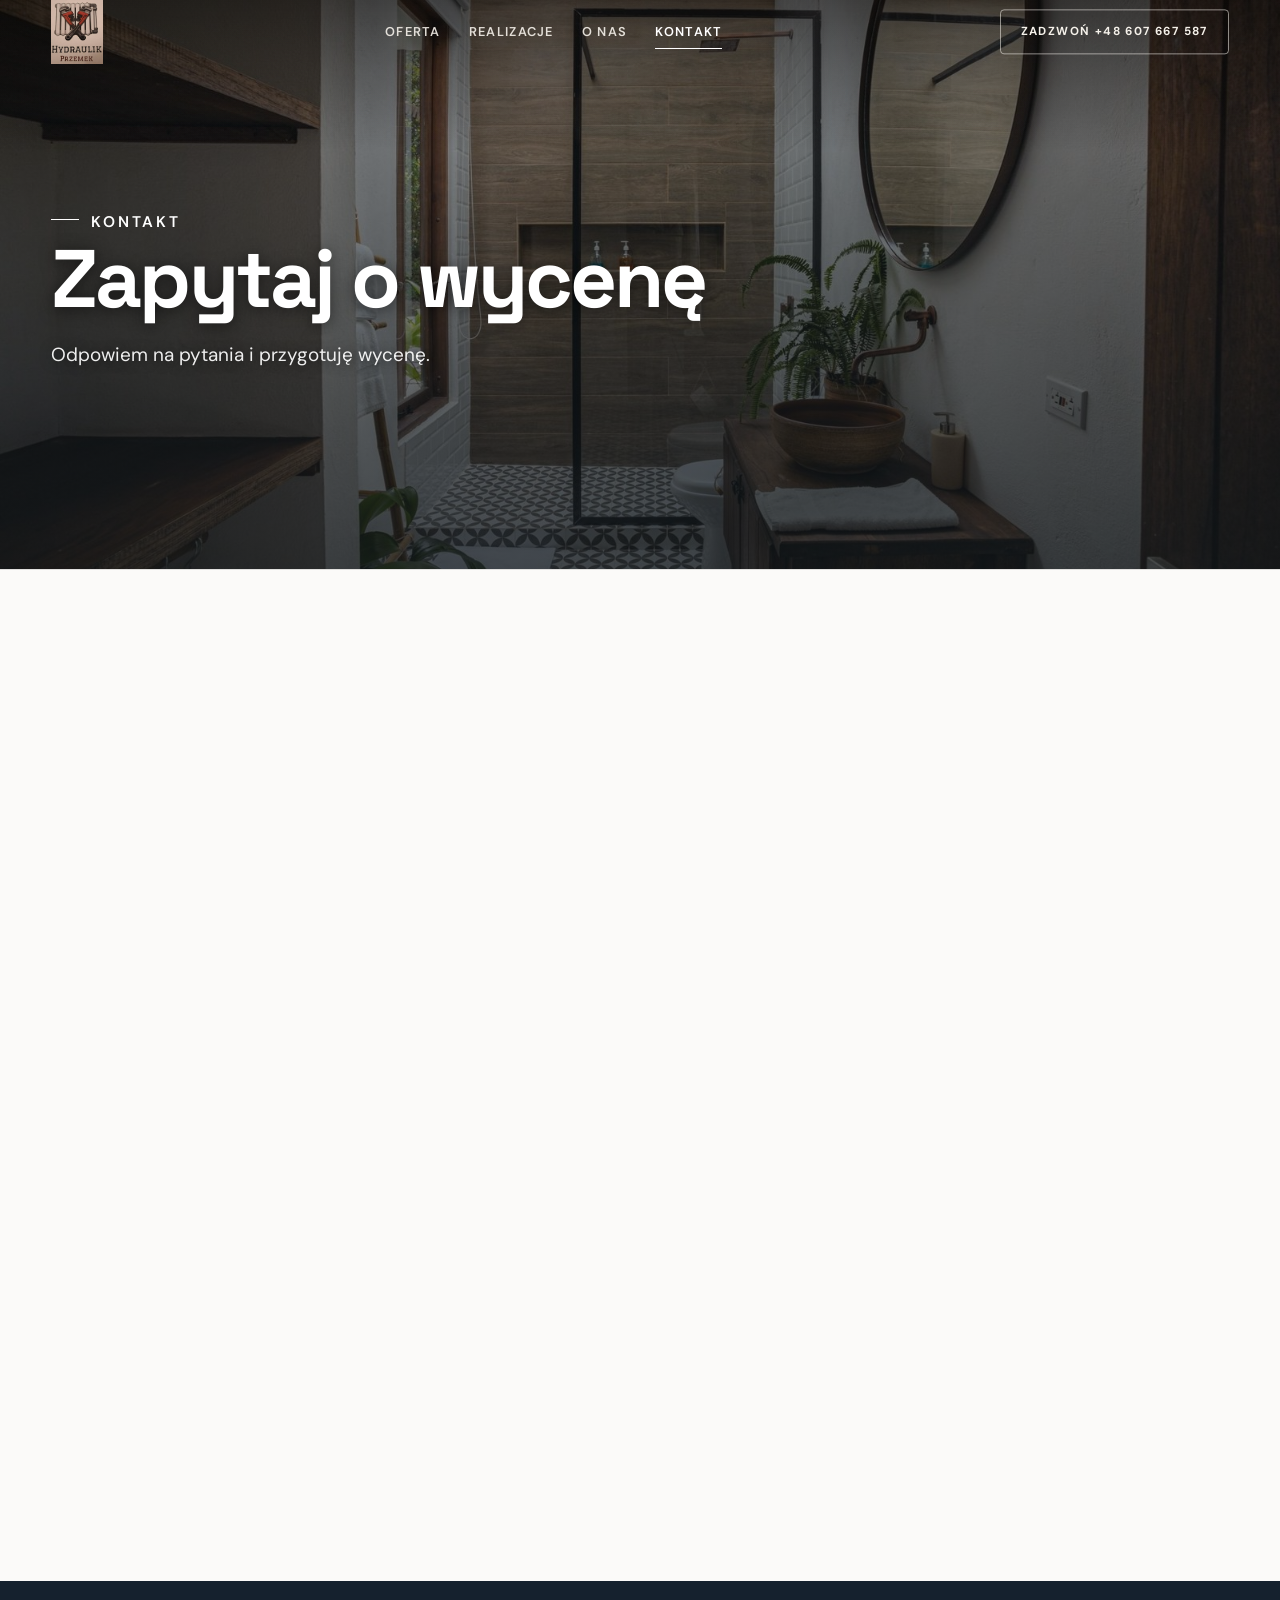
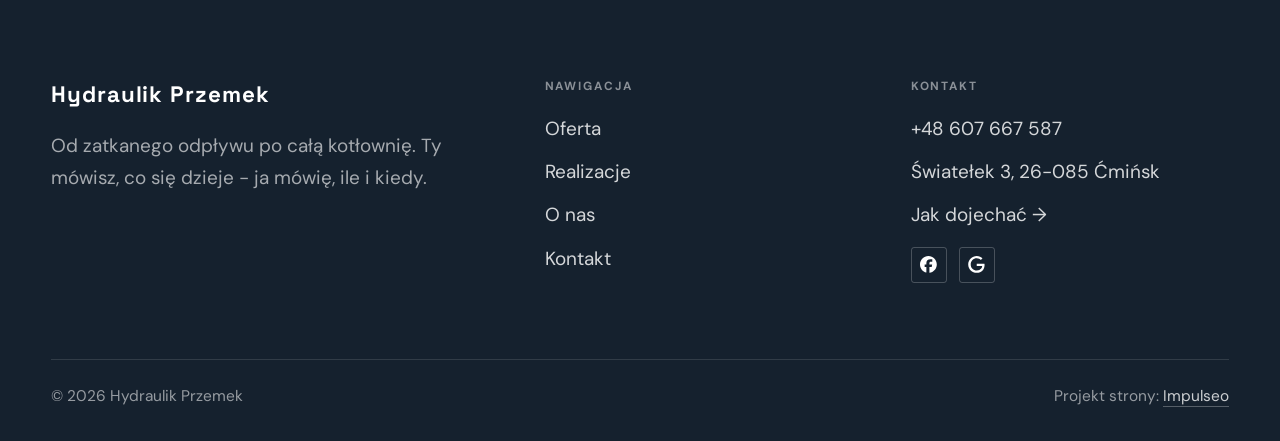
==== kontakt.html @ b1661e34 "Strona demo: hydraulik-przemek" ====
<!DOCTYPE html>
<html lang="pl">
<head>
<meta charset="UTF-8">
<meta name="viewport" content="width=device-width, initial-scale=1.0">
<title>Kontakt - Hydraulik Przemek</title>
<meta name="description" content="Kontakt Hydraulik Przemek - Światełek 3, 26-085 Ćmińsk">
<link rel="canonical" href="https://kris20032.github.io/hydraulik-przemek/kontakt.html">
<meta name="robots" content="noindex, nofollow">
<meta property="og:type" content="website">
<meta property="og:locale" content="pl_PL">
<meta property="og:site_name" content="Hydraulik Przemek">
<meta property="og:title" content="Kontakt - Hydraulik Przemek">
<meta property="og:description" content="Kontakt Hydraulik Przemek - Światełek 3, 26-085 Ćmińsk">
<meta property="og:url" content="https://kris20032.github.io/hydraulik-przemek/kontakt.html">
<meta property="og:image" content="https://kris20032.github.io/hydraulik-przemek/img/og.jpg">
<meta property="og:image:width" content="1200">
<meta property="og:image:height" content="630">
<meta name="twitter:card" content="summary_large_image">
<link rel="preconnect" href="https://fonts.googleapis.com">
<link rel="preconnect" href="https://fonts.gstatic.com" crossorigin>
<link href="https://fonts.googleapis.com/css2?family=Space+Grotesk:wght@500;600;700&family=DM+Sans:opsz,wght@9..40,400;9..40,500;9..40,600&display=swap" rel="stylesheet">
<link rel="stylesheet" href="assets/styles.css?v=a7665b10">
</head>
<body>

<header class="nav">
  <div class="wrap nav-inner">
    <a class="brand brand-has-logo" href="index.html"><img class="brand-logo" src="img/logo.png" alt="Hydraulik Przemek" width="565" height="700" decoding="async"></a>
    <nav class="nav-links">
      <a href="oferta.html">Oferta</a>
      <a href="realizacje.html">Realizacje</a>
      <a href="o-nas.html">O nas</a>
      <a href="kontakt.html" class="active" aria-current="page">Kontakt</a>
      <a href="tel:+48607667587" class="btn btn-accent">Zadzwoń +48 607 667 587</a>
    </nav>
    <button class="nav-toggle" aria-label="Menu"><span></span><span></span><span></span></button>
  </div>
</header>

<main>
<section class="pagehead">
  <img src="img/g11.jpg" alt="Hydraulik Przemek - Zapytaj o wycenę" width="1600" height="1066" decoding="async">
  <div class="wrap">
    <span class="eyebrow">Kontakt</span>
    <h1>Zapytaj o wycenę</h1>
    <p>Odpowiem na pytania i przygotuję wycenę.</p>
  </div>
</section>
<section>
  <div class="wrap contact-grid">
    <div class="reveal">
      <span class="eyebrow">Dane kontaktowe</span>
      <h2 style="margin:var(--space-4) 0 var(--space-6)">Hydraulik Przemek</h2>
      <div class="info-list">
        <div class="info-row"><div class="ic"><svg class="ico-tel" width="16" height="16" viewBox="0 0 24 24" fill="none" aria-hidden="true"><path d="M6.6 10.8a15.5 15.5 0 0 0 6.6 6.6l2.2-2.2a1 1 0 0 1 1-.24 11.4 11.4 0 0 0 3.6.58 1 1 0 0 1 1 1V20a1 1 0 0 1-1 1A17 17 0 0 1 3 4a1 1 0 0 1 1-1h3.5a1 1 0 0 1 1 1c0 1.25.2 2.46.58 3.6a1 1 0 0 1-.25 1l-2.23 2.2Z" fill="currentColor"/></svg></div><div><div class="lbl">Telefon</div><a class="val" href="tel:+48607667587">+48 607 667 587</a></div></div>
        <div class="info-row"><div class="ic"><svg class="ico-pin" width="16" height="16" viewBox="0 0 24 24" fill="none" aria-hidden="true"><path d="M12 21s7-6.1 7-11.5A7 7 0 0 0 5 9.5C5 14.9 12 21 12 21Z" stroke="currentColor" stroke-width="1.6" fill="none"/><circle cx="12" cy="9.5" r="2.4" fill="currentColor"/></svg></div><div><div class="lbl">Adres</div><div class="val">Światełek 3, 26-085 Ćmińsk</div></div></div>
      </div>
    </div>
    <div class="reveal">
      <div class="form">
        <h3 style="margin-bottom:var(--space-4)">Najszybciej telefonicznie</h3>
        <p class="muted" style="margin-bottom:var(--space-5)">Zadzwoń, opisz pomysł, a powiem, co i jak. Bez zobowiązań.</p>
        <a href="tel:+48607667587" class="btn btn-accent" style="justify-content:center">Zadzwoń: +48 607 667 587 <span class="arr">→</span></a>
      </div>
    </div>
  </div>
</section>
<section style="padding-top:0">
  <div class="wrap reveal">
    <iframe class="map" title="Hydraulik Przemek - Ćmińsk" src="https://maps.google.com/maps?q=50.9876438%2C20.5585404&z=15&output=embed" loading="lazy" referrerpolicy="no-referrer-when-downgrade"></iframe>
  </div>
</section>
</main>

<footer>
  <div class="wrap">
    <div class="foot-grid">
      <div class="foot-brand">
        <div class="name">Hydraulik Przemek</div>
        <p>Od zatkanego odpływu po całą kotłownię. Ty mówisz, co się dzieje - ja mówię, ile i kiedy.</p>
      </div>
      <div class="foot-col">
        <h4>Nawigacja</h4>
        <a href="oferta.html">Oferta</a>
        <a href="realizacje.html">Realizacje</a>
        <a href="o-nas.html">O nas</a>
        <a href="kontakt.html">Kontakt</a>
      </div>
      <div class="foot-col">
        <h4>Kontakt</h4>
        <a href="tel:+48607667587">+48 607 667 587</a>
        <p>Światełek 3, 26-085 Ćmińsk</p>
        <a href="https://maps.google.com/?cid=12525829976915502586&g_mp=CiVnb29nbGUubWFwcy5wbGFjZXMudjEuUGxhY2VzLkdldFBsYWNlEAIYBCAA" target="_blank" rel="noopener">Jak dojechać →</a>
      <div class="foot-soc">
        <a class="soc" href="https://www.facebook.com/profile.php?id=61587726142576" target="_blank" rel="noopener" aria-label="Facebook - Hydraulik Przemek"><svg viewBox="0 0 24 24" aria-hidden="true" focusable="false"><path d="M9.101 23.691v-7.98H6.627v-3.667h2.474v-1.58c0-4.085 1.848-5.978 5.858-5.978.401 0 .955.042 1.468.103a8.68 8.68 0 0 1 1.141.195v3.325a8.623 8.623 0 0 0-.653-.036 26.805 26.805 0 0 0-.733-.009c-.707 0-1.259.096-1.675.309a1.686 1.686 0 0 0-.679.622c-.258.42-.374.995-.374 1.752v1.297h3.919l-.386 2.103-.287 1.564h-3.246v8.245C19.396 23.238 24 18.179 24 12.044c0-6.627-5.373-12-12-12s-12 5.373-12 12c0 5.628 3.874 10.35 9.101 11.647Z" fill="currentColor"/></svg></a>
        <a class="soc" href="https://maps.google.com/?cid=12525829976915502586&g_mp=CiVnb29nbGUubWFwcy5wbGFjZXMudjEuUGxhY2VzLkdldFBsYWNlEAIYBCAA" target="_blank" rel="noopener" aria-label="Google - Hydraulik Przemek"><svg viewBox="0 0 24 24" aria-hidden="true" focusable="false"><path d="M12.48 10.92v3.28h7.84c-.24 1.84-.853 3.187-1.787 4.133-1.147 1.147-2.933 2.4-6.053 2.4-4.827 0-8.6-3.893-8.6-8.72s3.773-8.72 8.6-8.72c2.6 0 4.507 1.027 5.907 2.347l2.307-2.307C18.747 1.44 16.133 0 12.48 0 5.867 0 .307 5.387.307 12s5.56 12 12.173 12c3.573 0 6.267-1.173 8.373-3.36 2.16-2.16 2.84-5.213 2.84-7.667 0-.76-.053-1.467-.173-2.053H12.48z" fill="currentColor"/></svg></a>
      </div>
      </div>
    </div>
    <div class="foot-bot">
      <span>© 2026 Hydraulik Przemek</span>
      <span>Projekt strony: <a class="foot-credit" href="https://impulseo.pl" target="_blank" rel="noopener">Impulseo</a></span>
    </div>
  </div>
</footer>
<div class="sticky-call"><a class="sc-call" href="tel:+48607667587"><svg class="ico-tel" width="16" height="16" viewBox="0 0 24 24" fill="none" aria-hidden="true"><path d="M6.6 10.8a15.5 15.5 0 0 0 6.6 6.6l2.2-2.2a1 1 0 0 1 1-.24 11.4 11.4 0 0 0 3.6.58 1 1 0 0 1 1 1V20a1 1 0 0 1-1 1A17 17 0 0 1 3 4a1 1 0 0 1 1-1h3.5a1 1 0 0 1 1 1c0 1.25.2 2.46.58 3.6a1 1 0 0 1-.25 1l-2.23 2.2Z" fill="currentColor"/></svg> Zadzwoń</a><a class="sc-quote" href="kontakt.html">Zadzwoń po wycenę</a></div>
<div class="demo-wazne" data-do="2026-10-28" data-cykl="3" hidden><svg class="dw-ico" width="13" height="13" viewBox="0 0 24 24" fill="none" aria-hidden="true"><circle cx="12" cy="12" r="8.6" stroke="currentColor" stroke-width="1.8"/><path d="M12 7.2V12l3.3 2" stroke="currentColor" stroke-width="1.8" stroke-linecap="round"/></svg><span class="dw-txt"></span></div>

<script src="assets/main.js"></script>
</body>
</html>
---- assets/styles.css ----
/* ============================================================
   STOLBASZ — premium, architektoniczny B2B fit-out
   Jasna paleta, zero brązu. System wg premium-web-craft.
   Projekt strony: Impulseo (impulseo.pl)
   ============================================================ */

:root{
  /* PALETA — jasna, architektoniczna, chłodna */
  --paper:#F4F6F8;          /* główne tło */
  --paper-2:#E7EBEF;        /* sekcje alternatywne (chłodny jasny szary) */
  --paper-3:#E7EBEF;        /* delikatne wypełnienia */
  --ink:#15212E;            /* tekst główny — chłodny grafit */
  --ink-soft:#243443;       /* nagłówki drugorzędne */
  --muted:#6B7785;          /* tekst poboczny */
  --line:rgba(21,33,46,.12);/* hairline */
  --accent:#E8A317;         /* stonowany petrol-slate — jedyny akcent */
  --accent-d:#C9870C;
  --accent-soft:rgba(232,163,23,.10);
  --dark:#15212E;           /* sekcje ciemne (stopka/CTA) */

  /* HOVER ZDJĘĆ — JEDEN standard dla całego silnika (decyzja K. 04.08.2026, artefakt z wariantami).
     AKTUALNE (K.+Szymon 09.08.2026, wybór z artefaktu 6 wariantów): zoom 1.05 przy 1.4s -
     przy tak długim czasie mocniejszy kadr NIE skacze, tylko „oddycha". Poprzedni standard
     (1.02 / .55s z 04.08) odbierany jako dynamiczny i szybki.
     Spoczynek lekko przygaszony, ale TYLKO tam, gdzie jest mysz (@media hover:hover) —
     na telefonie zdjęcia zostają w pełnej jasności. */
  --img-zoom:1.05;                   /* K.+Szymon 09.08: wariant F z artefaktu porównawczego */
  --img-rest:brightness(.95) saturate(.99);
  --img-hot:brightness(1.06) saturate(1.05);
  --img-dur:1.4s;                    /* K.+Szymon 09.08 (wariant F): powoli = elegancko */
  --img-ease:cubic-bezier(.16,.84,.44,1);  /* miękki ogon, efekt „oddychania" */

  /* ODSTĘPY — skala 4/8 */
  --space-1:4px; --space-2:8px; --space-3:12px; --space-4:16px; --space-5:24px;
  --space-6:32px; --space-7:48px; --space-8:64px; --space-9:96px; --space-10:128px;

  /* TYPOGRAFIA — fluid clamp() (skala podbita 16.07.2026: większe, czytelniejsze litery — uwaga Adama) */
  --text-sm:clamp(.9rem,.87rem + .12vw,1rem);
  --text-base:clamp(1.08rem,1.04rem + .18vw,1.2rem);
  --text-lg:clamp(1.24rem,1.15rem + .34vw,1.44rem);
  --text-h3:clamp(1.34rem,1.22rem + .55vw,1.66rem);
  --text-h2:clamp(2.1rem,1.66rem + 2.1vw,3.1rem);
  --text-h1:clamp(2.9rem,2.1rem + 4vw,5.1rem);

  /* PROMIENIE — architektoniczne, raczej ostre */
  --r-sm:3px; --r-md:6px; --r-lg:10px;

  /* RUCH */
  --ease:cubic-bezier(.25,.46,.45,.94); --dur:.24s;

  /* CIENIE — miękkie, warstwowe */
  --sh-sm:0 1px 2px rgba(16,24,32,.04), 0 2px 8px rgba(16,24,32,.05);
  --sh-md:0 2px 6px rgba(16,24,32,.05), 0 12px 28px -8px rgba(16,24,32,.12);
  --sh-lg:0 6px 14px rgba(16,24,32,.07), 0 26px 56px -18px rgba(16,24,32,.22);

  --hairline:1px solid var(--line);

  --font-display:'Space Grotesk','Inter',sans-serif;
  --font-body:'DM Sans','Inter',sans-serif;
}

*{box-sizing:border-box;margin:0;padding:0}
html{scroll-behavior:smooth}
body{
  font-family:var(--font-body);
  font-size:var(--text-base);
  line-height:1.65;
  color:var(--ink);
  background:var(--paper);
  -webkit-font-smoothing:antialiased;
  text-rendering:optimizeLegibility;
}
img{max-width:100%;height:auto;display:block}  /* height:auto = width/height z atrybutów trzyma proporcje (TOP#12) */
a{color:inherit;text-decoration:none}

.wrap{width:min(92%,1180px);margin-inline:auto}
section{padding-block:clamp(52px,6.5vw,96px)}

h1,h2,h3{font-family:var(--font-display);font-weight:700;line-height:1.08;letter-spacing:-.02em;color:var(--ink)}
h1{font-size:var(--text-h1);letter-spacing:-.035em}
h2{font-size:var(--text-h2);letter-spacing:-.025em}
h3{font-size:var(--text-h3)}
/* MIARA — długość wiersza. WCAG 2.2 SC 1.4.8: max 80 znaków; Butterick: 45–90.
   68ch daje realnie 72–78 znaków polskiego tekstu, czyli z zapasem pod granicą.
   Wcześniej limit miał TYLKO <p> — <li>, <blockquote> i <dd> nie miały żadnego,
   i to jedyny powód, dla którego 23 bloki na dwóch oddanych stronach jadą po
   83–106 znaków w wierszu (pomiar 07.08.2026, bramka `miara`).
   ⚠️ Listy i definicje ograniczamy TYLKO bez klasy: `ul`/`ol` z klasą to u nas
   układ (siatki kafli, menu), a nie tekst ciągły — tam miarę wyznacza układ. */
/* 60ch, nie 68ch (K. 10.08): po zmianie fontów na węższe kroje (DM Sans i spółka)
   w 68ch mieściło się ~90 znaków - bramka pikselowa słusznie zgłaszała przekroczenie
   granicy 80. Pomiar na żywej przeglądarce: 60ch = 90 znaków, 53ch = ~78 znaków, czyli normę WCAG 1.4.8. */
:root{ --miara:53ch }
p{max-width:min(100%,var(--miara))}
blockquote,
ul:not([class])>li, ol:not([class])>li,
dl:not([class])>dd{max-width:min(100%,var(--miara))}

/* ⚠️ Świadomie BEZ wyjątku `.tile p,.card p,.svc p{max-width:none}`, choć nasuwa się sam:
   te akapity BYŁY już ograniczone (stare `p{max-width:65ch}`), więc „wyjątek" nie odblokowałby
   niczego nowego — tylko ROZLUŹNIŁ stan sprzed zmiany na wszystkich demach naraz.
   `figcaption` żadna z reguł wyżej nie dotyczy, więc też nie potrzebuje zwolnienia. */

/* ŁAMANIE. `balance` wyrównuje długości wierszy w nagłówku, `pretty` pilnuje ostatniego
   wiersza akapitu, żeby nie został w nim jeden wyraz. Obsługiwane od Chrome 117 /
   Safari 17.5; starsze przeglądarki po prostu ignorują tę własność.
   `text-wrap:pretty` nie występowało dotąd ANI RAZ w silniku ani w repo klientów. */
h1,h2,h3,.lead,.lede{text-wrap:balance}
p,li,blockquote,dd{text-wrap:pretty}

.eyebrow{
  font-family:var(--font-body);
  font-size:var(--text-sm);
  font-weight:600;
  letter-spacing:.18em;
  text-transform:uppercase;
  color:var(--accent);
  display:inline-flex;align-items:center;gap:var(--space-3);
}
/* flex:none + margin-top = kreska trzyma się PIERWSZEJ linii. Wcześniej align-items:center
   centrowało ją względem całego bloku i przy zawinięciu (długi kicker typu
   „…WNĘTRZ · LESZNO · OD 2019") druga linia lądowała z brzydkim wcięciem. */
.eyebrow{align-items:flex-start}
.eyebrow>*,.eyebrow{text-wrap:balance}   /* dlugi kicker lamal sie na sierote typu samo „2019" w drugiej linii */
.eyebrow::before{content:"";width:28px;height:1px;background:var(--accent);display:inline-block;flex:none;margin-top:.62em}

.muted{color:var(--muted)}
.lead{font-size:var(--text-lg);line-height:1.55;color:var(--ink-soft);max-width:50ch}

/* ---------- BUTTONS ---------- */
.btn{
  display:inline-flex;align-items:center;gap:var(--space-2);
  font-weight:600;font-size:var(--text-sm);letter-spacing:.02em;
  padding:var(--space-4) var(--space-6);
  border-radius:var(--r-sm);
  transition:transform var(--dur) var(--ease),box-shadow var(--dur) var(--ease),background var(--dur) var(--ease);
  cursor:pointer;border:1px solid transparent;
}
.btn-accent{background:var(--accent);color:#fff;box-shadow:var(--sh-sm)}
.btn-accent:hover{background:var(--accent-d);transform:translateY(-2px);box-shadow:var(--sh-md)}
.btn-accent:active{transform:translateY(0);box-shadow:var(--sh-sm)}
.btn-ghost{background:transparent;color:var(--ink);border-color:var(--line)}
.btn-ghost:hover{border-color:var(--accent);color:var(--accent);transform:translateY(-2px)}
.btn-light{background:#fff;color:var(--ink);box-shadow:var(--sh-sm)}
.btn-light:hover{transform:translateY(-2px);box-shadow:var(--sh-md)}
.btn .arr{transition:transform var(--dur) var(--ease)}
.btn:hover .arr{transform:translateX(4px)}

/* ---------- NAV ---------- */
.nav{
  position:sticky;top:0;z-index:50;
  background:color-mix(in srgb,var(--paper) 88%,transparent);
  backdrop-filter:saturate(140%) blur(10px);
  border-bottom:var(--hairline);
}
.nav-inner{display:flex;align-items:center;justify-content:space-between;gap:var(--space-5);height:72px}
/* ANTY-NACHODZENIE (K. 05.08.2026): długa nazwa firmy + przycisk z pełnym numerem nie mieściły się w pasku
   i flex ściskał linki PONIŻEJ ich treści - "Kontakt" wchodził na ramkę "Zadzwoń +48 ...". Teraz ustępuje
   nazwa marki (skrót wielokropkiem), a menu i przycisk nigdy się nie kurczą ani nie zachodzą na siebie. */
.brand{display:flex;flex-direction:column;line-height:1;min-width:0;flex:0 1 auto}
.brand .name{font-family:var(--font-display);font-weight:800;font-size:1.35rem;letter-spacing:.04em;white-space:nowrap;overflow:hidden;text-overflow:ellipsis}
.brand .sub{font-size:.62rem;letter-spacing:.34em;text-transform:uppercase;color:var(--muted);margin-top:5px;white-space:nowrap;overflow:hidden;text-overflow:ellipsis}
.nav-links{display:flex;align-items:center;gap:var(--space-6);flex:0 0 auto}
.nav-links a{font-size:var(--text-sm);font-weight:500;color:var(--ink-soft);position:relative;padding-block:4px;white-space:nowrap;transition:color var(--dur) var(--ease)}
.nav-links a::after{content:"";position:absolute;left:0;bottom:0;width:0;height:1.5px;background:var(--accent);transition:width var(--dur) var(--ease)}
.nav-links a:hover,.nav-links a.active{color:var(--ink)}
.nav-links a:hover::after,.nav-links a.active::after{width:100%}
.nav-links .btn{padding:var(--space-2) var(--space-5)}
/* przyciski w nav: właściwy kolor (przebij .nav-links a) + bez podkreślenia */
.nav-links a.btn-accent{color:#fff}
.nav-links a.btn-ghost,.nav-links a.btn-light{color:var(--ink)}
/* CTA w pasku: NIE podkreślenie spod linków menu, ale ten sam przelatujący błysk,
   co na wszystkich innych przyciskach (zgłoszenie K. 13.08.2026 - „na hero jest efekt
   światła przechodzącego przez przycisk, na navbarze go nie ma, a mają być identyczne").
   Reguła `.nav-links a::after` jest silniejsza od `.btn::after`, więc trzeba jej
   geometrię wyzerować i wpisać połysk z nazwy - samo `display:none` gasiło efekt. */
.nav-links a.btn::after{
  display:block;content:"";position:absolute;inset:0;z-index:-1;pointer-events:none;
  width:auto;height:auto;border-radius:inherit;   /* kasuje geometrię podkreślenia (width:0;height:1.5px) */
  background:linear-gradient(100deg,transparent 32%,rgba(255,255,255,.20) 50%,transparent 68%);
  translate:-120% 0}
@media (prefers-reduced-motion:no-preference){
  .nav-links a.btn:hover::after{translate:120% 0;transition:translate .75s var(--mt-ease,cubic-bezier(.16,.84,.44,1))}
}
.nav-toggle{display:none;background:none;border:none;cursor:pointer;flex-direction:column;gap:5px;padding:8px}
.nav-toggle span{width:24px;height:2px;background:var(--ink);transition:var(--dur)}
/* Ciasny zakres MIĘDZY menu mobilnym a pełnym pulpitem: zbijamy odstępy i nazwę marki,
   żeby wszystko zmieściło się naturalnie, zanim w ogóle dojdzie do skracania wielokropkiem. */
@media(max-width:1280px) and (min-width:921px){
  .nav-links{gap:var(--space-4)}
  .nav-links .btn{padding:var(--space-2) var(--space-4)}
  .brand .name{font-size:1.15rem}
}

/* ---------- HERO (split) ---------- */
.hero{position:relative;overflow:hidden;border-bottom:var(--hairline)}
.hero-grid{display:grid;grid-template-columns:1.05fr .95fr;gap:clamp(24px,4vw,60px);align-items:center;
  padding-block:clamp(36px,4.5vw,64px)}
.hero-copy .eyebrow{margin-bottom:var(--space-5)}
.hero-copy h1{margin-bottom:var(--space-5)}
.hero-copy .lead{margin-bottom:var(--space-7)}
.hero-actions{display:flex;flex-wrap:wrap;gap:var(--space-4)}
.hero-art{position:relative;aspect-ratio:4/3;border-radius:var(--r-lg);overflow:hidden;box-shadow:var(--sh-lg)}
.hero-art img{width:100%;height:100%;object-fit:cover}
.hero-art::after{content:"";position:absolute;inset:0;background:linear-gradient(180deg,transparent 55%,rgba(18,24,28,.28))}
.hero-badge{position:absolute;left:var(--space-5);bottom:var(--space-5);z-index:2;
  background:rgba(252,252,251,.94);backdrop-filter:blur(4px);
  border-radius:var(--r-md);padding:var(--space-4) var(--space-5);box-shadow:var(--sh-md);max-width:78%}
.hero-badge strong{display:block;font-family:var(--font-display);font-size:1rem;letter-spacing:-.01em}
.hero-badge span{font-size:var(--text-sm);color:var(--muted)}

/* ---------- HERO duży / kinowy (strona główna) ---------- */
.hero-cine{position:relative;min-height:clamp(560px,82vh,840px);min-height:clamp(560px,82svh,840px);display:flex;align-items:center;overflow:hidden;border-bottom:var(--hairline)}
.hero-cine>img{position:absolute;inset:0;width:100%;height:100%;object-fit:cover;z-index:0}
.hero-cine::after{content:"";position:absolute;inset:0;z-index:1;
  background:linear-gradient(95deg,rgba(13,18,23,.86) 0%,rgba(13,18,23,.64) 32%,rgba(13,18,23,.24) 62%,rgba(13,18,23,.04) 100%)}
.hero-cine .wrap{position:relative;z-index:2;padding-block:var(--space-8)}
.hero-cine .hero-copy{max-width:660px}
.hero-cine .eyebrow{color:#fff;margin-bottom:var(--space-5)}
.hero-cine .eyebrow::before{background:#fff}
.hero-cine h1{color:#fff;margin-bottom:var(--space-5);font-size:clamp(2.9rem,2rem + 4.4vw,5.2rem);text-wrap:balance}
.hero-cine .lead{color:rgba(255,255,255,.92);max-width:48ch;margin-bottom:var(--space-7)}
.hero-cine .hero-actions{display:flex;flex-wrap:wrap;gap:var(--space-4)}
/* NISKIE OKNO (laptop z dokiem i paskami przeglądarki ma ~700-780 px wysokości widoku):
   H1 do 5.2rem + długi lead nie mieściły się i przyciski wypadały POD krawędź ekranu -
   klient widział stronę bez ani jednego CTA. Skalujemy w dół, zamiast przycinać treść. */
@media(min-width:821px) and (max-height:820px){
  .hero-cine{min-height:clamp(520px,94svh,780px)}
  .hero-cine .wrap{padding-block:var(--space-6)}
  .hero-cine h1{font-size:clamp(2.2rem,1.5rem + 2.6vw,3.6rem);margin-bottom:var(--space-4)}
  .hero-cine .eyebrow{margin-bottom:var(--space-4)}
  .hero-cine .lead{margin-bottom:var(--space-5);max-width:44ch}
}
@media(max-width:680px){
  .hero-cine{min-height:clamp(520px,76vh,640px);min-height:clamp(520px,76svh,640px);align-items:flex-end}
  .hero-cine::after{background:linear-gradient(0deg,rgba(13,18,23,.9) 6%,rgba(13,18,23,.45) 55%,rgba(13,18,23,.25) 100%)}
  .hero-cine .wrap{padding-bottom:var(--space-9)}
  /* TELEFON (~90% oglądających): lead potrafił zająć 8 linii i zepchnąć CTA poza pierwszy ekran.
     Zwężamy interlinię i skalę - treści nie ucinamy, bo to ona sprzedaje. */
  .hero-cine .lead{font-size:.98rem;line-height:1.5;margin-bottom:var(--space-5)}
  .hero-cine .eyebrow{font-size:.72rem;letter-spacing:.13em;margin-bottom:var(--space-4)}
  .hero-cine .eyebrow::before{width:20px}
  .hero-cine h1{margin-bottom:var(--space-4)}
}

/* full-bleed hero variant (podstrony) */
.pagehead{position:relative;min-height:46vh;min-height:46svh;display:flex;align-items:flex-end;overflow:hidden;border-bottom:var(--hairline)}
.pagehead img{position:absolute;inset:0;width:100%;height:100%;object-fit:cover}
/* 10.08.2026 (decyzja K.): mocniejsze przyciemnienie + cień pod tekstem. Bramka mierzyła na
   nagłówkach podstron 3,38-3,43:1 przy wymaganych 4,5 — jasne zdjęcie (hala, śnieg, niebo)
   podchodziło pod biały tekst. Zdjęcia klientów są różne, więc kontrast musi dawać WARSTWA,
   a nie szczęśliwy dobór kadru. */
.pagehead::after{content:"";position:absolute;inset:0;background:linear-gradient(180deg,rgba(18,24,28,.40),rgba(18,24,28,.76))}
.pagehead .wrap{position:relative;z-index:2;padding-block:var(--space-9);color:#fff}
.pagehead h1{color:#fff;max-width:18ch;text-shadow:0 2px 16px rgba(0,0,0,.55)}
.pagehead .eyebrow{color:#fff}
.pagehead .eyebrow::before{background:#fff}
.pagehead p{color:rgba(255,255,255,.92);margin-top:var(--space-4);max-width:54ch;text-shadow:0 1px 12px rgba(0,0,0,.5)}

/* ---------- STRIP (pasek skrótów / liczby) ---------- */
.strip{background:var(--dark);color:#fff}
/* PASEK HASEŁ — standard 04.08.2026 (decyzja K.): 5 haseł w JEDNYM rzędzie, tekst WYŚRODKOWANY,
   węższe marginesy boczne niż reszta strony (pasek ma iść szerzej), równe wysokości kolumn. */
.strip .wrap{width:min(96%,1440px);display:grid;grid-template-columns:repeat(5,1fr);
  gap:var(--space-5);padding-block:var(--space-7);align-items:stretch}
.strip .item .k{font-family:var(--font-display);font-size:clamp(1.05rem,.82rem + .85vw,1.55rem);
  font-weight:800;letter-spacing:-.02em;color:#fff;line-height:1.18;text-wrap:balance}
.strip .item .v{font-size:var(--text-sm);color:rgba(255,255,255,.66);margin-top:var(--space-2);line-height:1.4}
.strip .item{border-left:2px solid var(--accent);padding-inline:var(--space-4);
  text-align:center;display:flex;flex-direction:column;justify-content:center}
/* liczba kolumn = liczba haseł, żeby ostatnie nie zostawało samo w drugim rzędzie.
   Klasę n-N nadaje multipage.py; domyślnie (bez klasy) pasek jest 5-kolumnowy. */
.strip.n-2 .wrap{grid-template-columns:repeat(2,1fr)}
.strip.n-3 .wrap{grid-template-columns:repeat(3,1fr)}
.strip.n-4 .wrap{grid-template-columns:repeat(4,1fr);gap:var(--space-6)}
.strip.n-4 .item .k{font-size:clamp(1.3rem,1rem + 1.1vw,2rem)}
.strip.n-6 .wrap{grid-template-columns:repeat(6,1fr);gap:var(--space-4)}
.strip.n-6 .item .k{font-size:clamp(.98rem,.8rem + .7vw,1.35rem)}
/* równe łamanie: zamiast "długa linia + jedno słowo" obie linie zbliżonej długości */
.strip .item .k{text-wrap:balance}

/* ---------- SECTION HEAD ---------- */
.head{max-width:48rem;margin-bottom:var(--space-8)}
.head.center{margin-inline:auto;text-align:center}
.head .eyebrow{margin-bottom:var(--space-4)}
.head h2{margin-bottom:var(--space-4)}
.head p{color:var(--muted);font-size:var(--text-lg);line-height:1.55}
.head.center p{margin-inline:auto}

/* ---------- INTRO SPLIT ---------- */
.split{display:grid;grid-template-columns:.92fr 1.08fr;gap:clamp(28px,5vw,80px);align-items:center}
.split.rev{grid-template-columns:1.08fr .92fr}
.split.rev .split-art{order:-1}
.split-art{position:relative;aspect-ratio:5/4;border-radius:var(--r-lg);overflow:hidden;box-shadow:var(--sh-lg)}
.split-art img{width:100%;height:100%;object-fit:cover}
.split-copy h2{margin-bottom:var(--space-5)}
.split-copy p+p{margin-top:var(--space-4)}
.split-copy .btn{margin-top:var(--space-6)}

/* ---------- SERVICES (zakres) ---------- */
.svc-grid{display:grid;grid-template-columns:repeat(auto-fit,minmax(280px,1fr));gap:var(--space-5)}
.svc{background:#fff;border:var(--hairline);border-radius:var(--r-md);padding:var(--space-7) var(--space-6);
  transition:transform var(--dur) var(--ease),box-shadow var(--dur) var(--ease),border-color var(--dur) var(--ease);
  position:relative;overflow:hidden}
.svc::before{content:"";position:absolute;left:0;top:0;width:3px;height:0;background:var(--accent);transition:height var(--dur) var(--ease)}
.svc:hover{transform:translateY(-4px);box-shadow:var(--sh-md);border-color:transparent}
.svc:hover::before{height:100%}
.svc .ic{font-family:var(--font-display);font-size:.8rem;font-weight:700;letter-spacing:.12em;color:var(--accent);margin-bottom:var(--space-4)}
.svc h3{margin-bottom:var(--space-3);font-size:1.22rem}
.svc p{color:var(--muted);font-size:var(--text-base);line-height:1.6}

/* big detailed service rows */
.svc-row{display:grid;grid-template-columns:.8fr 1.2fr;gap:clamp(20px,4vw,60px);align-items:center;padding-block:var(--space-8)}
.svc-row+.svc-row{border-top:var(--hairline)}
.svc-row.rev{grid-template-columns:1.2fr .8fr}
/* Naprzemienny układ wierszy oferty: co drugi wiersz ma zdjęcie po PRAWEJ.
   Było `order:-1` — martwy kod, bo zdjęcie i tak jest pierwszym dzieckiem w HTML,
   więc wszystkie wiersze wyglądały identycznie (zdjęcie zawsze z lewej), a `rev`
   zmieniało tylko szerokość kolumn. Znalezione 29.07.2026 przy różnicowaniu kierunków
   animacji (pomiar pozycji: art.mid 390/502 przy row.mid 756 — zawsze lewa strona). */
.svc-row.rev .svc-row-art{order:2}
.svc-row-art{aspect-ratio:4/3;border-radius:var(--r-md);overflow:hidden;box-shadow:var(--sh-md)}
.svc-row-art img{width:100%;height:100%;object-fit:cover}
.svc-row h3{font-size:1.5rem;margin-bottom:var(--space-4)}
.svc-row .num{font-family:var(--font-display);font-size:.85rem;font-weight:700;letter-spacing:.14em;color:var(--accent);display:block;margin-bottom:var(--space-3)}
.svc-row ul{list-style:none;margin-top:var(--space-4);display:flex;flex-direction:column;gap:var(--space-2)}
.svc-row li{position:relative;padding-left:var(--space-5);color:var(--muted);font-size:var(--text-base)}
.svc-row li::before{content:"";position:absolute;left:0;top:.62em;width:8px;height:1px;background:var(--accent)}

/* ---------- GALLERY (realizacje) ---------- */
.gallery{display:grid;grid-template-columns:repeat(12,1fr);gap:var(--space-4);grid-auto-rows:200px}
/* GALERIA MASONRY — pionowe zdjęcia (portrety beauty/wellness) bez przycinania: kolumny, height auto */
.gallery-masonry{column-count:3;column-gap:var(--space-4)}
@media(max-width:900px){.gallery-masonry{column-count:2}}
@media(max-width:560px){.gallery-masonry{column-count:1}}
.gallery-masonry .m-tile{break-inside:avoid;margin:0 0 var(--space-4);padding:0;position:relative;overflow:hidden;border-radius:var(--r-md);border:1px solid var(--line)}
.gallery-masonry .m-tile img{width:100%;height:auto;display:block}
.gallery-masonry .m-tile .cap{position:absolute;left:0;right:0;bottom:0;padding:var(--space-4);color:#fff;background:linear-gradient(0deg,rgba(0,0,0,.55),transparent);font-size:var(--text-sm)}
.gallery-masonry .m-tile .cap small{display:block;font-weight:400;opacity:.78;letter-spacing:.04em;text-transform:uppercase;font-size:.66rem;margin-top:3px}
.tile{position:relative;overflow:hidden;border-radius:var(--r-md);box-shadow:var(--sh-sm);
  transition:transform var(--dur) var(--ease),box-shadow var(--dur) var(--ease)}
.tile img{width:100%;height:100%;object-fit:cover;
  transition:transform var(--img-dur) var(--img-ease),filter var(--img-dur) var(--img-ease)}
.tile:hover{box-shadow:var(--sh-md)}
.tile .cap{position:absolute;left:0;right:0;bottom:0;padding:var(--space-5) var(--space-4) var(--space-4);
  /* mocniejszy spad + cien pod tekstem: na JASNYCH zdjeciach klienta (biale fronty, sciany)
     slaby gradient dawal kontrast ~1.5:1 zamiast wymaganych 3.6:1 (bramka wygladu, 10.08.2026) */
  background:linear-gradient(transparent 10%,rgba(18,24,28,.55) 40%,rgba(18,24,28,.88) 68%,rgba(18,24,28,.99));color:#fff;
  text-shadow:0 1px 2px rgba(0,0,0,.85),0 2px 10px rgba(0,0,0,.55);
  font-size:var(--text-sm);font-weight:600;letter-spacing:.01em;
  opacity:0;transform:translateY(8px);transition:var(--dur) var(--ease)}
.tile:hover .cap{opacity:1;transform:translateY(0)}
.tile .cap small{display:block;font-weight:400;opacity:.78;letter-spacing:.04em;text-transform:uppercase;font-size:.66rem;margin-top:3px}
/* bento spans */
.t-wide{grid-column:span 6}
.t-tall{grid-column:span 6;grid-row:span 2}
.t-std{grid-column:span 6}
.t-third{grid-column:span 4}
.t-two3{grid-column:span 8}

/* ---------- TRUST / WIARYGODNOŚĆ ---------- */
.trust{background:var(--paper-2)}
.trust-grid{display:grid;grid-template-columns:repeat(auto-fit,minmax(240px,1fr));gap:var(--space-5);margin-top:var(--space-7)}
.trust-card{background:#fff;border-radius:var(--r-md);padding:var(--space-7) var(--space-6);box-shadow:var(--sh-sm);border-top:3px solid var(--accent)}
.trust-card .big{font-family:var(--font-display);font-size:clamp(1.8rem,1.3rem + 1.6vw,2.6rem);font-weight:800;letter-spacing:-.02em;color:var(--ink);line-height:1}
.trust-card h3{font-size:1.12rem;margin:var(--space-3) 0 var(--space-2)}
.trust-card p{color:var(--muted);font-size:var(--text-base);line-height:1.55}

/* ---------- CTA band ---------- */
.cta{background:var(--dark);color:#fff;position:relative;overflow:hidden}
/* telefon w CTA: na ciemnym tle biały (domyślnie), rodziny z JASNYM tłem CTA
   nadpisują to u siebie - wcześniej kolor siedział w stylu inline i wygrywał z rodziną. */
.cta .btn-ghost-cta{color:#fff;border-color:rgba(255,255,255,.3)}
.cta .wrap{display:grid;grid-template-columns:1.4fr .6fr;gap:var(--space-7);align-items:center;position:relative;z-index:2}
.cta h2{color:#fff;max-width:20ch}
.cta p{color:rgba(255,255,255,.74);margin-top:var(--space-4)}
.cta-actions{display:flex;flex-direction:column;gap:var(--space-3);align-items:flex-start}
.cta::before{content:"";position:absolute;right:-80px;top:-80px;width:360px;height:360px;border-radius:50%;
  background:radial-gradient(circle,var(--accent-soft),transparent 70%)}

/* ---------- CONTACT ---------- */
.contact-grid{display:grid;grid-template-columns:.85fr 1.15fr;gap:clamp(28px,4vw,56px);align-items:start}
.info-list{display:flex;flex-direction:column;gap:var(--space-2)}
.info-row{display:flex;gap:var(--space-4);align-items:flex-start;padding-block:var(--space-4);border-bottom:var(--hairline)}
.info-row .ic{flex:none;width:42px;height:42px;display:grid;place-items:center;border-radius:50%;
  background:var(--accent-soft);color:var(--accent);font-size:1.05rem}
.info-row .lbl{font-size:.72rem;letter-spacing:.14em;text-transform:uppercase;color:var(--muted)}
.info-row .val{font-weight:600;font-size:var(--text-base);margin-top:2px}
.info-row a.val:hover{color:var(--accent)}
.map{border:none;border-radius:var(--r-lg);box-shadow:var(--sh-md);width:100%;height:100%;min-height:380px;filter:grayscale(.2) contrast(1.02)}
.form{background:#fff;border:var(--hairline);border-radius:var(--r-lg);padding:clamp(24px,3vw,40px);box-shadow:var(--sh-sm)}
.form .fld{margin-bottom:var(--space-5)}
.form label{display:block;font-size:var(--text-sm);font-weight:600;margin-bottom:var(--space-2)}
.form input,.form textarea{width:100%;font-family:inherit;font-size:var(--text-base);color:var(--ink);
  padding:var(--space-4);border:var(--hairline);border-radius:var(--r-sm);background:var(--paper);transition:border-color var(--dur)}
.form input:focus,.form textarea:focus{outline:none;border-color:var(--accent);background:#fff}
.form textarea{resize:vertical;min-height:120px}
.form .note{font-size:var(--text-sm);color:var(--muted);margin-top:var(--space-3)}

/* ---------- FOOTER ---------- */
footer{background:var(--dark);color:#fff;padding-block:var(--space-9) var(--space-6)}
.foot-grid{display:grid;grid-template-columns:1.4fr 1fr 1fr;gap:var(--space-7);margin-bottom:var(--space-8)}
.foot-brand .name{font-family:var(--font-display);font-weight:800;font-size:1.4rem;letter-spacing:.04em}
.foot-brand p{color:rgba(255,255,255,.62);margin-top:var(--space-4);font-size:var(--text-base);max-width:38ch}
.foot-col h4{font-size:.74rem;letter-spacing:.16em;text-transform:uppercase;color:rgba(255,255,255,.5);margin-bottom:var(--space-4)}
.foot-col a,.foot-col p{display:block;color:rgba(255,255,255,.82);font-size:var(--text-base);margin-bottom:var(--space-3)}
.foot-col a:hover{color:#fff}
.foot-bot{border-top:1px solid rgba(255,255,255,.12);padding-top:var(--space-5);display:flex;justify-content:space-between;flex-wrap:wrap;gap:var(--space-3);
  font-size:var(--text-sm);color:rgba(255,255,255,.55)}
.foot-bot a:hover{color:#fff}
/* Podpis w stopce = klikalny link do impulseo.pl (31.07.2026). Ma być WIDOCZNIE klikalny,
   ale nie krzyczeć - stąd sam kolor jaśniejszy + delikatne podkreślenie na najeździe. */
.foot-bot a.foot-credit{color:rgba(255,255,255,.78);text-decoration:none;border-bottom:1px solid rgba(255,255,255,.28)}
.foot-bot a.foot-credit:hover{color:#fff;border-bottom-color:#fff}

/* ---------- REVEAL ---------- */
.reveal{opacity:0;transform:translateY(22px);transition:opacity .6s var(--ease),transform .6s var(--ease)}
.reveal.in{opacity:1;transform:none}

/* ---------- RESPONSIVE ---------- */
@media(max-width:920px){
  .hero-grid,.split,.split.rev,.svc-row,.svc-row.rev,.cta .wrap,.contact-grid,.foot-grid{grid-template-columns:1fr}
  .split.rev .split-art,.svc-row.rev .svc-row-art{order:0}
  .hero-art{aspect-ratio:16/10;max-height:420px}
  .strip .wrap,.strip.n-2 .wrap,.strip.n-3 .wrap,.strip.n-4 .wrap,.strip.n-6 .wrap{grid-template-columns:repeat(2,1fr);gap:var(--space-6)}
  .strip .item .k,.strip.n-6 .item .k{font-size:clamp(1.3rem,1.1rem + 1vw,2rem)}
  .gallery{grid-auto-rows:180px}
  .t-wide,.t-tall,.t-std,.t-third,.t-two3{grid-column:span 6}
  .t-tall{grid-row:span 1}
  .cta-actions{flex-direction:row;flex-wrap:wrap}
  .foot-grid{gap:var(--space-6)}
}
@media(max-width:680px){
  .nav-links{position:fixed;inset:72px 0 auto 0;background:var(--paper);flex-direction:column;align-items:stretch;
    gap:0;padding:var(--space-4) 6%;border-bottom:var(--hairline);box-shadow:var(--sh-md);
    transform:translateY(-120%);transition:transform var(--dur) var(--ease)}
  .nav-links.open{transform:translateY(0)}
  .nav-links a{padding-block:var(--space-4);border-bottom:var(--hairline)}
  .nav-links .btn{margin-top:var(--space-3);justify-content:center}
  .nav-toggle{display:flex}
  .strip .wrap,.strip.n-2 .wrap,.strip.n-3 .wrap,.strip.n-4 .wrap,.strip.n-6 .wrap{grid-template-columns:1fr}
  .gallery{grid-template-columns:repeat(6,1fr)}
  .foot-grid{grid-template-columns:1fr}
}
@media(prefers-reduced-motion:reduce){
  /* audyt 09.08 TOP#14: samo skrócenie duration przy animacji INFINITE = stroboskop
     (pętla .01ms miga ekranem); iteration-count:1 gasi pętlę naprawdę. Pseudoelementy
     też - tła hero (gastro/studio) animują ::before/img, blanket na * ich nie łapał. */
  *,*::before,*::after{animation-duration:.01ms!important;animation-iteration-count:1!important;animation-delay:0s!important;transition:none!important}
  .reveal{opacity:1!important;transform:none!important}
  html{scroll-behavior:auto}
}

/* ============================================================
   PREMIUM LAYER — destylat deep-researchu branż (anty-AI, spokój).
   Zmienne STOLBASZ (--accent/--ink/--paper/--line/--dark). Ruch ledwo
   zauważalny, krzywa cubic-bezier(.16,.84,.44,1); prefers-reduced-motion
   pokryte blanketem wyżej. Karty hairline zamiast cieni = #1 sygnał „nie-AI".
   ============================================================ */

/* więcej oddechu między sekcjami (liderzy: 110-130px) */
section{padding-block:clamp(64px,8vw,128px)}

/* 1) Aksamitny reveal — dłuższa, miękka krzywa zamiast „skoku" */
.reveal{transition:opacity .9s cubic-bezier(.16,.84,.44,1),transform .9s cubic-bezier(.16,.84,.44,1);will-change:opacity,transform}
/* stagger TYLKO w galerii (tam pozycja = porządek dzieci) */
.gallery .reveal:nth-child(2){transition-delay:.07s}
.gallery .reveal:nth-child(3){transition-delay:.14s}
.gallery .reveal:nth-child(4){transition-delay:.21s}
.gallery .reveal:nth-child(5){transition-delay:.28s}
.gallery .reveal:nth-child(6){transition-delay:.35s}

/* 2) Hero STATYCZNY na .hero-cine — Ken Burns CAŁKIEM WYŁĄCZONY 26.06 (3. zgłoszenie Szymona).
   GENEZA: animowanie scale na <img> hero z teksturami (cegły/framugi) re-samplinguje obraz
   klatka po klatce → na części ekranów drobne drganie/shimmer = „heroshot się trzęsie".
   translateY usunięto wcześniej, scale-only + will-change/GPU NIE wystarczyły do GWARANCJI gładkości.
   Krzysztof zażądał pewności („make sure, że błąd się nie pojawi") > efekt. Zero animacji = 0% drgania.
   Delikatny zoom zostaje TYLKO w pełnoekranowych hero gastro/studio (hg-bg/hs-bg — tło, inny
   mechanizm, chwalone, nigdy nie zgłaszane). NIE wracać do KB na .hero-cine bez realnego testu
   na sprzęcie klienta — to ryzyko regresji „trzęsienia”. */
/* BEZPIECZNY "wow" na hero = jednorazowy FADE-IN (opacity), nie zoom.
   opacity nie dotyka bitmapy → gładkie na KAŻDYM zdjęciu/ekranie/GPU, zero ryzyka migotania.
   Geometryczny ruch (scale/translate) na .hero-cine jest ZAKAZANY (bramka pilnuje). */
@keyframes heroFade{from{opacity:0}to{opacity:1}}
.hero-cine>img{transform:none;animation:heroFade 1.1s ease-out both}

/* 3) Akcentowy hairline pod nagłówkiem sekcji, który „rysuje się" przy wejściu */
.head h2{position:relative;padding-bottom:18px}
.head h2::after{content:"";position:absolute;left:0;bottom:0;height:1px;width:0;background:var(--accent);transition:width 1s cubic-bezier(.16,.84,.44,1) .15s}
.head.center h2::after{left:50%;transform:translateX(-50%)}
.head.reveal.in h2::after,.head.center.reveal.in h2::after{width:54px}

/* 4) Karty HAIRLINE zamiast cieni/zaokrągleń (najmocniejszy anty-AI detal) */
.svc{background:transparent;border:1px solid var(--line);border-radius:var(--r-sm);box-shadow:none}
.svc:hover{box-shadow:none;border-color:var(--accent);transform:translateY(-3px)}
.trust-card{background:transparent;box-shadow:none;border:1px solid var(--line);border-top:2px solid var(--accent);border-radius:var(--r-sm)}
.tile{box-shadow:none;border-radius:var(--r-sm)}
.tile:hover{box-shadow:none}

/* 5) Sticky-nav kondensuje się po przewinięciu (sygnał dopracowania) */
.nav{transition:box-shadow .4s ease,background .4s ease}
.nav.is-stuck{box-shadow:0 1px 0 var(--line),0 14px 30px -24px rgba(0,0,0,.45)}
.nav-inner{transition:height .35s var(--ease)}
.nav.is-stuck .nav-inner{height:60px}

/* 6) MANIFESTO — pełnoekranowy cytat-bohater (zastępuje generyczne „Dlaczego my") */
.manifesto{background:var(--paper-2);text-align:center}
.manifesto .wrap{max-width:60rem}
.manifesto p{font-family:var(--font-display);font-style:italic;font-size:clamp(1.6rem,1rem + 2.4vw,2.8rem);line-height:1.32;color:var(--ink-soft);margin-inline:auto;max-width:26ch;position:relative;padding-top:var(--space-8)}
.manifesto p::before{content:"";position:absolute;top:0;left:50%;transform:translateX(-50%);width:54px;height:1px;background:var(--accent)}
.manifesto p span{color:var(--accent);font-style:italic}

/* 7) GATEWAYS — 3 duże bramy-zdjęcia (zamiast paska menu usług) */
.gateways{display:grid;grid-template-columns:repeat(3,1fr);gap:var(--space-4)}
.gateway{position:relative;aspect-ratio:3/4;overflow:hidden;border-radius:var(--r-sm);display:block}
.gateway img{width:100%;height:100%;object-fit:cover;
  transition:transform var(--img-dur) var(--img-ease),filter var(--img-dur) var(--img-ease)}
.gateway::after{content:"";position:absolute;inset:0;background:linear-gradient(180deg,transparent 38%,rgba(18,24,28,.74))}
/* ===== HOVER ZDJĘĆ — jedno miejsce dla WSZYSTKICH kafli ze zdjęciem (K. 04.08.2026) ===== */
@media(hover:hover){
  .tile img,.gateway img,.m-tile img{filter:var(--img-rest)}
  .tile:hover img,
  .gateway:hover img,
  .m-tile:hover img{transform:scale(var(--img-zoom));filter:var(--img-hot)}
}
.m-tile img{transition:transform var(--img-dur) var(--img-ease),filter var(--img-dur) var(--img-ease)}
.gateway .g-ttl{position:absolute;left:0;right:0;bottom:0;z-index:2;padding:var(--space-6) var(--space-5);color:#fff;font-family:var(--font-display);font-size:1.45rem;letter-spacing:-.01em;line-height:1.15}
.gateway .g-ttl small{display:block;font-family:var(--font-body);font-size:var(--text-sm);font-weight:400;opacity:.82;letter-spacing:.03em;margin-top:5px}
@media(max-width:760px){.gateways{grid-template-columns:1fr}.gateway{aspect-ratio:16/10}}

/* 8) LOGO klienta w nagłówku (gdy podane --logo) */
/* 52px domyślnie (feedback Bartka 06.07.2026: 40px ginęło, uwaga padła 3x; ~56px sprawdzone na żywym demie anna-borowiec-makeup) */
.brand-logo{height:64px;width:auto;max-width:300px;object-fit:contain;display:block}
.nav.is-stuck .brand-logo{height:52px}
@media(max-width:680px){.brand-logo{height:46px;max-width:210px}}


/* === RWD: nagłówki na wąskich ekranach (dodane 17.07.2026 razem z fixem clamp) ===
   Po przywróceniu działania clamp() dolna granica --text-h1 (2.9rem) rozpychała
   dokument przy długich polskich słowach na telefonach. Tu ją zjeżdżamy. */
@media (max-width:560px){
  :root{
    --text-h1:clamp(1.9rem, 1.15rem + 4.4vw, 2.7rem);
    --text-h2:clamp(1.5rem, 1rem + 3vw, 2.1rem);
  }
  .hero-cine h1{font-size:clamp(1.9rem, 1.15rem + 4.4vw, 2.7rem)}
  h1,h2{overflow-wrap:break-word}
}

/* GODZINY (godziny_grid z briefu) — dzień po lewej, godziny po prawej. Wcześniej BRAK stylu
   powodował sklejenie "Poniedziałek-Piątek8:00-20:00" (dodane 2026-07-21). Neutralne dla dem bez grafiku. */
.godz{display:flex;flex-direction:column;gap:2px;max-width:440px;margin-top:8px}
.godz-row{display:flex;justify-content:space-between;align-items:baseline;gap:24px;padding:10px 0;border-bottom:1px solid var(--line)}
.godz-row:last-child{border-bottom:0}
.godz-row b{font-weight:600;color:var(--ink)}
.godz-row span{color:var(--muted);white-space:nowrap}

/* === FAQ (lekcja 08.08.2026) ===
   Sekcja faq_klinika() trafia NIE tylko do rodziny „klinika" (multipage.py: także układ FACHOWCY),
   a style leżały wyłącznie w families/klinika.css — u hydraulika/dekarza FAQ renderowało się jako
   goła lista <details> z domyślnym trójkącikiem przeglądarki (wpadka: demo Instalatorstwo Gała).
   Dlatego baza. Rodzina może to nadpisać na wierzchu. */
.faq-list{max-width:48rem;margin:var(--space-8) auto 0;display:flex;flex-direction:column;gap:var(--space-3)}
.faq-item{border:1px solid var(--line);border-radius:var(--r-md);background:var(--paper);padding:var(--space-4) var(--space-5)}
.faq-item summary{font-family:var(--font-display);font-weight:600;color:var(--ink);cursor:pointer;list-style:none;display:flex;justify-content:space-between;gap:1rem}
.faq-item summary::-webkit-details-marker{display:none}
.faq-item summary::after{content:"+";color:var(--accent-d);font-weight:700;font-size:1.2rem;line-height:1}
.faq-item[open] summary::after{content:"-"}
.faq-item p{color:var(--ink-soft);font-size:var(--text-base);line-height:1.6;margin:var(--space-3) 0 0}

/* === LICZBA OPINII PRZY SEKCJI OPINII (08.08.2026, wzorzec irismeble.pl, decyzja K.) ===
   Trzy cytaty bez kontekstu czyta się jak „firma ma trzy opinie". Ta linijka mówi wprost,
   ile ich jest naprawdę - dane i tak przychodzą z reconu i szły dotąd wyłącznie do hero.
   Baza, nie rodzina: sekcja opinii renderuje się we WSZYSTKICH układach, a style opinii
   leżą per rodzina - bez tego u części rodzin linijka byłaby gołym tekstem (ta sama pułapka
   co z FAQ wyżej). Rodzina może nadpisać na wierzchu. */
.op-meta{
  text-align:center;margin:calc(var(--space-3) * -1) 0 var(--space-6);
  color:var(--muted);font-size:var(--text-base);letter-spacing:.01em;
}
.op-meta .ico-star{color:var(--accent-d);margin-right:2px}

/* --- licznik ważności DEMA (pomysł K. 09.08) - tylko wersje pokazowe --- */
.demo-wazne{position:fixed;top:calc(var(--nav-h, 64px) + 14px);right:14px;z-index:95;
  display:inline-flex;align-items:center;gap:.45em;
  background:rgba(21,25,28,.82);color:#fff;font-size:.72rem;font-weight:600;letter-spacing:.01em;
  padding:.42em .8em .42em .62em;border-radius:999px;backdrop-filter:saturate(140%) blur(8px);
  border:1px solid rgba(255,255,255,.14);box-shadow:0 10px 24px -14px rgba(0,0,0,.6);
  pointer-events:none;
  /* NIE pokazuje się przy wejściu (K. 09.08) - wjeżdża dopiero po zejściu z hero */
  opacity:0;transform:translateY(-10px);
  transition:opacity .7s var(--ease),transform .7s var(--ease)}
.demo-wazne.is-on{opacity:1;transform:none}
.demo-wazne .dw-ico{flex:none;opacity:.85}
.demo-wazne b{font-weight:700;font-variant-numeric:tabular-nums;color:#FFD9A3}
.demo-wazne .dw-zeg{font-variant-numeric:tabular-nums;font-feature-settings:"tnum";
  opacity:.72;margin-left:.15em;letter-spacing:.01em}
.demo-wazne.is-pilne{background:rgba(150,32,28,.9);border-color:rgba(255,255,255,.2)}
.demo-wazne .dw-pilne{color:#FFE0DE}
@media(max-width:820px){.demo-wazne{top:auto;bottom:70px;right:10px}}

/* --- pasek mini-opinii pod hero (audyt 09.08 TOP#27) - tylko przy realnych recenzjach --- */
.opinie-mini{padding-block:0;border-bottom:var(--hairline)}
.opinie-mini .om-row{display:grid;grid-template-columns:repeat(3,1fr);gap:var(--space-6);padding-block:var(--space-5)}
.opinie-mini .om-item blockquote{font-size:var(--text-sm);color:var(--ink-soft);line-height:1.5;margin:0}
.opinie-mini .om-autor{display:block;margin-top:var(--space-2);font-size:.78rem;font-weight:600;color:var(--muted);letter-spacing:.04em}
@media(max-width:820px){.opinie-mini .om-row{grid-template-columns:1fr;gap:var(--space-4)}
  .opinie-mini .om-item:nth-child(n+3){display:none}}

/* --- AKCENT-TEKST (audyt 09.08 TOP#11/12, decyzja K.) ---------------------------
   Kolor firmowy jest jasny, dopóki nie musi być literą. --accent zostaje żywy
   (kreski, przyciski, pasek haseł); litera akcentowa na JASNYM tle bierze
   --accent-text (dokleja palette_auto; domyślnie accent-d). Tylko color -
   border/background/pseudo zostają żywe. Ciemna sekcja CTA = wyjątek. */
:root{--accent-text:var(--accent-d)}
.eyebrow, .svc .ic, .svc-row .num, .info-row .ic, .info-row a.val:hover,
.manifesto p span, .faq-item summary::after, .op-meta .ico-star, .op-star,
.fu-cta, .obszar-list li:hover, .btn-ghost:hover, .nav.nav-solid .brand .sub,
.proces-os .pc-cur, .os-on .proces-os .proces-line > li.os-done .pno { color:var(--accent-text) }
.cta .eyebrow { color:var(--accent) }

/* --- dostępność (audyt 09.08 TOP#23, podzbiór bezpieczny) --- */
html{scroll-padding-top:84px}                       /* kotwice nie chowają się pod sticky-nav */
:focus-visible{outline:2px solid var(--accent-text);outline-offset:2px}  /* widoczny fokus tylko z klawiatury */
main{display:block}

/* --- kafelek „Zobacz opinie w Google" (K. 09.08) - znak marki zamiast gołego linku --- */
.op-meta{text-align:center;max-width:none;margin-inline:auto}
.op-google{display:inline-flex;align-items:center;gap:.6em;
  padding:.62em 1.15em;border:1px solid var(--line);border-radius:999px;
  background:var(--paper);color:var(--ink);font-size:var(--text-sm);font-weight:600;
  transition:border-color var(--dur) var(--ease),box-shadow var(--dur) var(--ease),transform var(--dur) var(--ease)}
.op-google .op-g-ico{flex:none}                        /* oficjalny 4-kolorowy znak Google */
.op-google .arr{transition:transform var(--dur) var(--ease)}
.op-google:hover{border-color:var(--accent);box-shadow:var(--sh-sm);transform:translateY(-1px)}
.op-google:hover .arr{transform:translateX(3px)}

/* ============================================================
   HOVER KART I KAFLI - JEDEN STANDARD DLA WSZYSTKICH RODZIN (K. 10.08:
   „każde demo ma wyglądać tak premium"). Wcześniej premium-hover miała tylko
   rodzina fachowców (.fu-row), reszta rodzin renderowała karty bez reakcji.
   Zasada ta sama: reakcja NATYCHMIAST (0s), gaśnięcie łagodne; ledwie widoczne
   tło, kreska akcentu z lewej, strzałka rusza. Zero cieni-poduszek.
   ⛔ Świadomie POMIJAMY kafle ze zdjęciem (.tile/.gateway/.m-tile) - tam działa
   już zoom 1.05/1.4s i dokładanie ramek by go zabiło.
   ============================================================ */
.card, .svc, .gateway-txt, .menu-cat, .prod-card, .pak-card, .faq-item, .obj-tile{
  position:relative;transition:background .22s ease-out,border-color .22s ease-out}
.card::before, .menu-cat::before, .prod-card::before, .pak-card::before{
  content:"";position:absolute;left:0;top:0;bottom:0;width:3px;background:var(--accent);
  transform:scaleY(0);transform-origin:top;transition:transform .09s ease-out;border-radius:2px}
@media(hover:hover){
  .card:hover, .svc:hover, .menu-cat:hover, .prod-card:hover, .pak-card:hover{
    background:color-mix(in srgb,var(--accent) 9%,transparent);
    border-color:color-mix(in srgb,var(--accent) 45%,var(--line));
    transition-duration:0s}
  .card:hover::before, .menu-cat:hover::before,
  .prod-card:hover::before, .pak-card:hover::before{transform:scaleY(1)}
  .card:hover .arr, .svc:hover .arr, .menu-cat:hover .arr{transform:translateX(.3rem)}
}
.card .arr, .svc .arr, .menu-cat .arr{display:inline-block;transition:transform .1s ease-out}

/* ============================================================
   PLAKIETKA OPINII GOOGLE (K. 13.08.2026, wzór od Marcelego)
   Jedna forma we WSZYSTKICH układach hero (hg/hk/hs/ha/hd/tb/kt) zamiast
   gołego tekstu „★ Ocena 4,4 w Google · 7 opinii". Cudza ocena to najmocniejszy
   dowód zaufania na stronie - ma wyglądać jak odznaka, nie jak podpis.
   Tło i obwódka liczone z KOLORU TEKSTU, więc ta sama plakietka działa na
   ciemnym zdjęciu (biały napis → jasna mgiełka) i na jasnej sekcji (ciemny
   napis → delikatny szary). Zero osobnych wariantów do utrzymania.
   ============================================================ */
.g-badge{
  display:inline-flex;align-items:center;gap:.62em;
  padding:.52em 1em;border-radius:999px;
  background:color-mix(in srgb,currentColor 8%,transparent);
  border:1px solid color-mix(in srgb,currentColor 20%,transparent);
  -webkit-backdrop-filter:blur(6px);backdrop-filter:blur(6px);
  font-size:.98rem;line-height:1;font-weight:500;letter-spacing:.01em;
  white-space:nowrap;vertical-align:middle;max-width:100%}
.g-badge .gb-ico,.g-badge .gb-stars{flex:none}
.g-badge .gb-ocena{font-weight:700;font-size:1.08em;letter-spacing:.01em}
.g-badge .gb-txt{opacity:.92}
@media(max-width:560px){
  .g-badge{gap:.45em;padding:.45em .8em;font-size:.86rem}
  .g-badge .gb-stars{width:62px;height:12.4px}
  .g-badge .gb-ico{width:16px;height:16px}
}

/* === rodzina: fachowcy === */
/* ============================================================
   RODZINA: FACHOWCY (hydraulik/elektryk/remont/brukarstwo/ogrodzenia)
   Doklejane NA WIERZCH base.css. Dziedziczy paletę/fonty skórki (trade/elektryk).
   Filozofia: telefon-bohater + zaufanie + „bezpłatna wycena". Spokój, nie krzyk.
   (count-up i podwójny iframe mapy świadomie pominięte - krytyka blueprintu.)
   ============================================================ */

/* --- PROCES - oś „jak pracujemy" (podpis rodziny, czego nie ma w meblach) --- */
.proces{background:var(--paper-2)}
.proces-line{list-style:none;display:grid;grid-template-columns:repeat(4,1fr);gap:var(--space-5);position:relative;margin:0;padding:0}
.proces-line li{position:relative;padding-top:var(--space-7)}
.proces-line li::before{content:"";position:absolute;top:14px;left:0;right:0;height:1px;background:var(--line)}
.proces-line li:last-child::before{right:50%}
.proces-line li:first-child::before{left:50%}
.proces-line li::after{content:"";position:absolute;top:9px;left:calc(50% - 6px);width:11px;height:11px;border-radius:50%;background:var(--accent);box-shadow:0 0 0 4px var(--paper-2)}
.proces-line .pno{font-family:var(--font-display);font-weight:800;font-size:1.5rem;color:var(--accent);letter-spacing:-.02em;display:block;margin-bottom:var(--space-3);text-align:center}
.proces-line h3{font-size:1.1rem;margin-bottom:var(--space-2);text-align:center}
.proces-line p{color:var(--muted);font-size:var(--text-sm);line-height:1.5;text-align:center;max-width:26ch;margin-inline:auto}
@media(max-width:820px){
  .proces-line{grid-template-columns:1fr;gap:0}
  .proces-line li{padding:var(--space-5) 0 var(--space-5) var(--space-7)}
  .proces-line li::before{left:5px;right:auto;top:0;bottom:0;width:1px;height:auto}
  .proces-line li:first-child::before,.proces-line li:last-child::before{left:5px;right:auto}
  .proces-line li::after{top:var(--space-6);left:0}
  .proces-line .pno,.proces-line h3,.proces-line p{text-align:left;margin-inline:0}
}

/* --- OBSZAR DZIAŁANIA - lokalność (chipy z REALNEGO miasta, bez drugiego iframe) --- */
.obszar .head{text-align:center;margin-inline:auto}
.obszar .head .eyebrow{justify-content:center}
.obszar-list{list-style:none;display:flex;flex-wrap:wrap;justify-content:center;gap:var(--space-3);margin:0;padding:0;max-width:60rem;margin-inline:auto}
.obszar-list li{border:1px solid var(--line);border-radius:999px;padding:var(--space-2) var(--space-5);
  font-size:var(--text-sm);font-weight:600;color:var(--ink-soft);transition:border-color .24s var(--ease),color .24s var(--ease)}
.obszar-list li:hover{border-color:var(--accent);color:var(--accent)}
.obszar-list li.is-home{background:var(--accent);border-color:var(--accent);color:#fff}

/* --- STICKY-CALL - dolny pasek mobile (najważniejszy konwerter tej rodziny) --- */
.sticky-call{display:none}
@media(max-width:820px){
  .sticky-call{display:grid;grid-template-columns:1fr 1fr;gap:1px;position:fixed;left:0;right:0;bottom:0;z-index:90;
    background:var(--line);box-shadow:0 -6px 20px -10px rgba(0,0,0,.4);padding-bottom:env(safe-area-inset-bottom,0px);transition:transform .25s ease,opacity .25s ease}
  .sticky-call.schowany{transform:translateY(110%);opacity:0;pointer-events:none}
  .sticky-call a{padding:15px 8px;text-align:center;font-weight:700;font-size:.95rem;letter-spacing:.01em}
  .sc-call{background:var(--accent);color:#fff}
  .sc-quote{background:var(--paper);color:var(--ink)}
  body{padding-bottom:calc(64px + env(safe-area-inset-bottom,0px))}
}

/* --- Blok „Awaria? Dzwoń” (opcjonalny, hydraulik/elektryk) --- */
.awaria{background:var(--dark);color:#fff}
.awaria .wrap{display:flex;flex-wrap:wrap;align-items:center;justify-content:space-between;gap:var(--space-5);padding-block:var(--space-7)}
.awaria h3{color:#fff;font-size:clamp(1.3rem,1rem + 1.2vw,1.8rem)}
.awaria p{color:rgba(255,255,255,.72);margin-top:var(--space-2)}
.awaria .btn-accent{white-space:nowrap}

/* === CERTYFIKATY / CZYM PRACUJEMY (gated: renderuje sie tylko gdy brief poda certy/marki/gwarancja) - mocny lever dla dekarzy === */
.auto-marki .marki-list{display:flex;flex-wrap:wrap;justify-content:center;gap:clamp(.8rem,2.5vw,1.6rem);list-style:none;margin:var(--space-7) 0 0;padding:0}
.auto-marki .marki-list li{font-family:var(--font-display);text-transform:uppercase;letter-spacing:.12em;font-weight:600;
  font-size:clamp(.82rem,1.5vw,1rem);color:var(--ink-soft);padding:.5rem 1rem;border:1px solid var(--line);border-radius:var(--r-sm)}
.marki-gwar{text-align:center;color:var(--muted);font-size:var(--text-sm);margin-top:var(--space-6)}

/* ============================================================
   FAZA 3 - OSOBNY UKŁAD FACHOWCY (research wf_e4ed63db + krytyka z policzonym WCAG). Doklejane na wierzch.
   Tożsamość: ZAUFANIE + DUŻY TELEFON + DOWÓD. Dwublok hero (zdjęcie | lity panel), bezpośrednio, solidnie.
   ============================================================ */

/* --- P0 KONTRAST: bursztyn jako TEKST na jasnym = 2.0 FAIL (policzone). Naprawy (bursztyn->ciemny tekst / ink). --- */
.btn-accent{color:#14171c}                                  /* bursztyn + ciemny tekst = 8.28 PASS */
.sticky-call .sc-call{color:#14171c}                        /* sticky bursztyn + ciemny tekst */
.obszar-list li.is-home{background:var(--ink);border-color:var(--ink);color:#fff}  /* było bursztyn+biel 2.17 -> ink+biel 16.29 */
.proces-line .pno{color:var(--ink-soft)}                    /* numery procesu: było bursztyn 2.0 -> ink-soft (czytelne); kropka osi zostaje bursztyn (grafika) */

/* --- Ikona telefonu (uzywana w hero hf-phone-num; nav styluje silnik NAV NOBU) --- */
.ico-tel{vertical-align:-2px;margin-right:.3em}

/* === HERO FACHOWCY — WARIANT A „PEŁNY EKRAN" (wybór K. 27.07.2026; zastąpił dwublok 46%/54%).
   Powód zmiany: stary dwublok nie dobijał do końca ekranu (zostawał pusty pas nad promise-bar),
   zdjęcie było ucięte w wąski pasek, a dowód (ocena/gwarancja) siedział dopiero niżej w trust-bar.
   Teraz: zdjęcie na pełny ekran + gradient od lewej (tekst czytelny NIE przez wycięty panel,
   tylko przez policzony overlay), gigant-telefon, dowód w pierwszym ekranie.
   Zdjęcie zostaje PIERWSZYM dzieckiem sekcji (blur-guard + mobilny fallback). STATYCZNE, bez Ken Burns.
   Poprzednia wersja: fachowcy.css.bak-20260727-201952-przed-heroA === */
.hero-fach{position:relative;isolation:isolate;display:flex;align-items:center;
  min-height:clamp(560px,92vh,900px);min-height:clamp(560px,92svh,900px)}
.hf-photo{position:absolute;inset:0;width:100%;height:100%;object-fit:cover;display:block;
  background:var(--dark);z-index:-2}                          /* EAGER, bez animacji (zero janku) */
/* Gradient trzyma ciemno DO ~62% szerokości, bo dotąd sięga najdłuższa linia tekstu (.hf-inner 46rem).
   Wcześniejsza wersja jaśniała już od 34% i końcówki linii lądowały na jasnym tle. */
/* 08.08.2026 (lekcja 2026-08-08-010, K.: „czemu hero jest takie ciemne?"): zasłona rozjaśniona.
   Poprzednio 0.95→0.26 przykrywało CAŁY kadr i zdjęcie było ledwo widoczne — a lekcja 2026-08-06-004
   mówi wprost: „nigdy pełne przyciemnienie zdjęcia, zabija kadr". Teraz ciemno tylko POD TEKSTEM
   (lewa część, gdzie stoi .hf-inner), prawa strona prawie odsłonięta. Czytelność napisów dokłada
   text-shadow niżej — cień zamiast koca na całym zdjęciu. */
.hero-fach::after{content:"";position:absolute;inset:0;z-index:-1;
  background:linear-gradient(102deg,rgba(14,17,21,.86) 0%,rgba(14,17,21,.78) 30%,rgba(14,17,21,.52) 55%,rgba(14,17,21,.2) 78%,rgba(14,17,21,.06) 100%)}
/* Cień pod napisami hero — pozwala trzymać zasłonę lekką, a tekst nadal czytelny na jaśniejszym kadrze. */
.hf-kicker,.hf-title,.hf-lead,.hf-phone,.hf-trust{text-shadow:0 1px 2px rgba(0,0,0,.55),0 2px 12px rgba(0,0,0,.35)}
.hf-panel{width:min(92%,1180px);margin-inline:auto;color:#fff;   /* ta sama miara co .wrap w base.css */
  padding:clamp(6.5rem,13vh,9rem) 0 clamp(2.6rem,6vh,3.6rem)}
.hf-inner{max-width:46rem}
/* Akcent SKÓRKI rozjaśniony do czytelności na ciemnym tle. NIE hardkodować bursztynu:
   każda skórka ma swój akcent (elektryk=niebieski, dach=czerwony...), a stały kolor rozjeżdżał
   się z przyciskami. Pierwsza deklaracja = fallback dla przeglądarek bez color-mix.
   Dwa poziomy, bo WCAG stawia różne progi: --accent-lit dla MAŁEGO tekstu (kicker, próg 4.5:1;
   62% daje 7.5 na tle hero), --accent-strong dla DUŻEGO (akcent w H1, próg 3:1; 74% daje 6.1
   i jest wyraźnie widoczny - przy 62% ginął i wyglądał po prostu na biały). Policzone, nie na oko. */
.hero-fach{--accent-lit:rgba(255,255,255,.92);--accent-strong:rgba(255,255,255,.96)}
@supports (color:color-mix(in srgb,red,#fff)){
  .hero-fach{--accent-lit:color-mix(in srgb,var(--accent) 62%,#fff);
             --accent-strong:color-mix(in srgb,var(--accent) 74%,#fff)}
}
.hf-kicker{font-family:var(--font-display);font-weight:700;text-transform:uppercase;letter-spacing:.2em;
  font-size:clamp(.74rem,1.4vw,.88rem);color:var(--accent-lit);display:flex;align-items:center;gap:.8rem}
.hf-kicker::before{content:"";width:34px;height:2px;background:var(--accent-lit);flex:none}
.hf-title{color:#fff;font-family:var(--font-display);font-weight:800;line-height:1.02;letter-spacing:-.022em;
  font-size:clamp(2.3rem,1.6rem + 3.2vw,4.3rem);margin:var(--space-4) 0 var(--space-4);text-wrap:balance}
.hf-title em{font-style:normal;color:var(--accent-strong)}        /* druga część H1 = akcent skórki, rozjaśniony */
.hf-lead{color:rgba(255,255,255,.86);font-size:clamp(1rem,.96rem + .3vw,1.18rem);line-height:1.6;max-width:38rem}
.hf-phone{display:inline-flex;flex-direction:column;gap:.2rem;margin:var(--space-6) 0 var(--space-5);width:fit-content}
.hf-phone-lab{font-size:.74rem;text-transform:uppercase;letter-spacing:.18em;color:rgba(255,255,255,.62);font-weight:600}
.hf-phone-num{font-family:var(--font-display);font-weight:800;color:#fff;font-variant-numeric:tabular-nums;white-space:nowrap;
  font-size:clamp(2rem,1.5rem + 2.4vw,3.05rem);line-height:1;display:inline-flex;align-items:center}
.hf-phone-num .ico-tel{width:.7em;height:.7em;color:var(--accent);margin-right:.35em}   /* ikona bursztyn, cyfry białe */
.hf-phone:hover .hf-phone-num{color:var(--accent-lit)}
.hf-actions{display:flex;flex-wrap:wrap;gap:var(--space-3)}
.hf-ghost{color:#fff;border-color:rgba(255,255,255,.5)}
.hf-trust{margin-top:var(--space-6);padding-top:var(--space-4);border-top:1px solid rgba(255,255,255,.18);
  color:rgba(255,255,255,.9);font-weight:600;font-size:var(--text-sm);letter-spacing:.01em;max-width:38rem}
@media(max-width:820px){
  .hero-fach{min-height:clamp(520px,88svh,760px)}
  /* 08.08.2026: na telefonie było .72→.95, czyli zdjęcia praktycznie nie było widać. Teraz góra kadru
     zostaje odsłonięta, ciemnieje dopiero pod tekstem (tekst na telefonie stoi na dole). */
  .hero-fach::after{background:linear-gradient(178deg,rgba(14,17,21,.28) 0%,rgba(14,17,21,.6) 55%,rgba(14,17,21,.86) 100%)}
  .hf-panel{padding-top:clamp(5.5rem,16vh,7rem)}
  .hf-lead{font-size:1rem}
}
@media(prefers-reduced-motion:reduce){.hero-fach *{animation:none!important}}

/* === PROMISE BAR: zawsze-obecna sygnatura usługowa (anty recon-collapse) === */
.fach-promise{background:var(--paper-2);border-bottom:var(--hairline);padding-block:0}
.fach-promise .wrap{padding-block:var(--space-4)}
.fp-row{list-style:none;margin:0;padding:0;display:flex;flex-wrap:wrap;justify-content:center;align-items:center;gap:clamp(.6rem,2.4vw,2rem)}
.fp-row li{font-family:var(--font-display);font-weight:700;text-transform:uppercase;letter-spacing:.08em;
  font-size:clamp(.72rem,1.3vw,.85rem);color:var(--ink-soft);display:flex;align-items:center}
.fp-row li:not(:last-child)::after{content:"";width:6px;height:6px;border-radius:50%;background:var(--accent);margin-left:clamp(.6rem,2.4vw,2rem)}

/* === TRUST BAR (gated): jasne pasmo, cyfry INK (NIE bursztyn=2.0 FAIL), bursztyn jako kreska pod liczbą === */
.trust-bar{background:var(--paper);border-bottom:var(--hairline)}
.trust-bar .wrap{display:flex;flex-wrap:wrap;align-items:center;justify-content:center;gap:clamp(1rem,3vw,2.6rem);padding-block:var(--space-7)}
.tb-stats{display:flex;flex-wrap:wrap;gap:clamp(1rem,3vw,2.6rem)}
.tb-stat{display:flex;flex-direction:column;align-items:center;text-align:center;padding-bottom:var(--space-2);border-bottom:3px solid var(--accent)}
.tb-num{font-family:var(--font-display);font-weight:800;font-size:clamp(2rem,3vw,2.8rem);line-height:1;color:var(--ink);font-variant-numeric:tabular-nums}
.tb-lab{font-size:.74rem;text-transform:uppercase;letter-spacing:.08em;color:var(--muted);margin-top:.3rem}
.tb-google{font-weight:700;color:var(--ink);font-size:var(--text-base);background:var(--paper-2);border:var(--hairline);border-radius:999px;padding:.5rem 1.1rem;font-variant-numeric:tabular-nums}
.tb-seal{font-family:var(--font-display);font-weight:700;text-transform:uppercase;letter-spacing:.06em;font-size:.85rem;
  color:var(--ink);border:1px solid var(--accent);border-radius:var(--r-sm);padding:.5rem 1rem}

/* === LISTA USŁUG (zamiast bram-nastrojowych): konkret "co + zakres + wycena" === */
.fach-uslugi .fu-list{list-style:none;margin:var(--space-8) 0 0;padding:0;display:flex;flex-direction:column}
.fu-row{display:grid;grid-template-columns:minmax(11rem,1fr) 2fr auto;gap:clamp(1rem,3vw,2.5rem);align-items:center;
  padding-block:var(--space-5);border-top:1px solid var(--line)}
.fu-row:last-child{border-bottom:1px solid var(--line)}
.fu-name{font-family:var(--font-display);font-weight:700;font-size:1.15rem;color:var(--ink)}
.fu-desc{color:var(--muted);font-size:var(--text-sm);line-height:1.55}
.fu-cta{font-weight:700;font-size:var(--text-sm);color:var(--accent-text);white-space:nowrap}
.fu-cta .arr{display:inline-block;transition:transform .1s ease-out}

/* HOVER WIERSZA USŁUGI (K. 09.08: „żeby więcej się działo, ale nie do przesady").
   Cały wiersz jest linkiem, więc reaguje CAŁY: ledwo widoczne rozjaśnienie tła, nazwa
   przesuwa się o włos w stronę czytania, kreska akcentu wjeżdża z lewej, strzałka rusza.
   Zero cieni i ramek - premium to spokojny ruch, nie podświetlony kafel. */
/* reakcja NATYCHMIASTOWA (K. 09.08: „mniejsze opóźnienie") - kursor jest na wierszu,
   więc podświetlenie ma nadążać za palcem; powolne tempo zostaje dla ZDJĘĆ, nie dla UI */
/* Podświetlenie zapala się NATYCHMIAST (0s) i gaśnie łagodnie (.22s) - klasyczny chwyt
   z dobrych interfejsów: reakcja ma wyprzedzać oko, a znikanie nie może mrugać.
   Szybciej już się nie da - to jest zero. */
.fu-row{position:relative;transition:background .22s ease-out}
.fu-row::before{content:"";position:absolute;left:0;top:-1px;bottom:0;width:3px;
  background:var(--accent);transform:scaleY(0);transform-origin:top;
  transition:transform .09s ease-out}
.fu-row .fu-name{transition:transform .1s ease-out,color .1s ease-out}
@media(hover:hover){
  .fu-row:hover{background:color-mix(in srgb,var(--accent) 11%,transparent);transition-duration:0s}
  .fu-row:hover::before{transform:scaleY(1)}
  .fu-row:hover .fu-name{transform:translateX(.42rem)}
  .fu-row:hover .fu-cta{color:var(--accent-text)}
  .fu-row:hover .fu-cta .arr{transform:translateX(.3rem)}
}
.fu-row:focus-within{background:color-mix(in srgb,var(--accent) 11%,transparent)}
.fu-row:focus-within::before{transform:scaleY(1)}
@media(max-width:760px){.fu-row{grid-template-columns:1fr;gap:var(--space-2)}.fu-cta{justify-self:start}}

/* === OPINIE (gated): realne cytaty z reconu === */
.opinie-grid{display:grid;grid-template-columns:repeat(auto-fit,minmax(16rem,1fr));gap:var(--space-6);margin-top:var(--space-8)}
.op-card{margin:0;background:var(--paper);border:1px solid var(--line);border-radius:var(--r-md);padding:var(--space-6);display:flex;flex-direction:column;gap:var(--space-3)}
.op-star{color:var(--accent-d);letter-spacing:.1em;font-size:.95rem}
.op-card blockquote{margin:0;color:var(--ink-soft);font-size:var(--text-base);line-height:1.6}
.op-autor{font-family:var(--font-display);font-weight:700;color:var(--ink);font-size:.95rem}

/* === SUWAK PRZED/PO (kopia z auto.css - CSS nie dziedziczy się między rodzinami; krytyka 5b) === */
.auto-ba .ba-slider{position:relative;--ba-pos:50%;max-width:62rem;margin:var(--space-8) auto 0;aspect-ratio:16/9;
  overflow:hidden;border-radius:var(--r-sm);border:1px solid var(--line);touch-action:none;user-select:none;cursor:ew-resize}
.ba-slider img{position:absolute;inset:0;width:100%;height:100%;object-fit:cover;display:block}
.ba-before-wrap{position:absolute;inset:0;clip-path:inset(0 calc(100% - var(--ba-pos)) 0 0)}
.ba-lab{position:absolute;top:var(--space-4);z-index:3;font-family:var(--font-display);text-transform:uppercase;
  letter-spacing:.1em;font-size:.7rem;color:#fff;background:rgba(10,12,15,.6);padding:.3rem .6rem;border-radius:2px}
.ba-lab-l{left:var(--space-4)}
.ba-lab-r{right:var(--space-4)}
.ba-handle{position:absolute;top:0;bottom:0;left:var(--ba-pos);width:2px;background:var(--accent);transform:translateX(-1px);z-index:4;pointer-events:none}
.ba-handle span{position:absolute;top:50%;left:50%;transform:translate(-50%,-50%);width:38px;height:38px;border-radius:50%;
  background:var(--accent);box-shadow:0 2px 12px rgba(0,0,0,.4);display:flex;align-items:center;justify-content:center}
.ba-handle span::before,.ba-handle span::after{content:"";position:absolute;width:0;height:0;border-block:5px solid transparent}
.ba-handle span::before{left:9px;border-right:6px solid #14171c}
.ba-handle span::after{right:9px;border-left:6px solid #14171c}
.ba-podpis{text-align:center;color:var(--muted);font-size:var(--text-sm);margin-top:var(--space-5)}

/* ============================================================
   SEKCJA OBJAWÓW "Co się dzieje?" (audyt 09.08 TOP#31, klepnięta przez K.).
   Kafle-objawy pod paskiem obietnic; GATED na pack["objawy"].
   ZERO wypełnień kolorem - akcent tylko jako kreska i strzałka.
   Dół 0: odstęp do pasa zdjęć robi padding kolejnej sekcji.
   ============================================================ */
.objawy{padding-block:clamp(48px,6vw,80px) 0}
.objawy .obj-grid{display:grid;grid-template-columns:repeat(3,1fr);gap:var(--space-4)}
.obj-tile{display:flex;flex-direction:column;gap:var(--space-4);
  min-height:6.6rem;padding:var(--space-5);
  background:#fff;border:1px solid var(--line);border-radius:var(--r-md);
  color:var(--ink);text-decoration:none;
  transition:border-color var(--dur) var(--ease),box-shadow var(--dur) var(--ease),transform var(--dur) var(--ease)}
.obj-tile::before{content:"";width:22px;height:1px;background:var(--accent);flex:none;
  transition:width var(--dur) var(--ease)}
.ot-row{margin-top:auto;display:flex;align-items:flex-end;justify-content:space-between;gap:var(--space-4)}
.ot-name{font-family:var(--font-display);font-weight:700;font-size:1.08rem;line-height:1.25;
  letter-spacing:-.01em;text-wrap:balance}
.ot-arr{flex:none;color:var(--accent-text);font-size:1.05rem;line-height:1.25;
  transition:transform var(--dur) var(--ease)}
.obj-tile:hover{border-color:var(--accent);box-shadow:var(--sh-sm);transform:translateY(-2px)}
.obj-tile:hover::before{width:100%}   /* K. 09.08: kreska ma przejechać cały kafel, nie drgnąć */
.obj-tile:hover .ot-arr{transform:translateX(4px)}
.obj-tile:focus-visible{outline:2px solid var(--accent);outline-offset:3px}
@media(max-width:900px){
  .objawy .obj-grid{grid-template-columns:repeat(2,1fr)}
  .obj-tile{min-height:6.4rem}
}

/* === NAV NOBU (silnik): fachowcy === */
.nav{position:fixed;left:0;right:0;backdrop-filter:none;border-bottom:1px solid transparent;z-index:100;transition:transform .35s var(--ease),background .35s ease,box-shadow .35s ease}
.nav.nav-hidden{transform:translateY(-100%)}
.nav.is-stuck{background:transparent;box-shadow:none;border-bottom-color:transparent}
.nav.is-stuck .nav-inner{height:64px}
.nav .brand{flex-direction:row;align-items:baseline;gap:.6rem;line-height:1}
.nav .brand .name{font-family:var(--font-display);font-weight:600;font-size:1.5rem;text-transform:uppercase;letter-spacing:.14em}
.nav .brand .sub{margin-top:0;padding-left:.65rem;border-left:1px solid currentColor;font-size:.66rem;font-weight:600;letter-spacing:.22em;text-transform:uppercase}
.nav .nav-links a{font-size:.8rem;font-weight:600;text-transform:uppercase;letter-spacing:.1em;padding-block:6px}
.nav .nav-links a::after{height:1px}
.nav .nav-links a.btn-accent{font-size:.73rem;font-weight:700;text-transform:uppercase;letter-spacing:.12em;padding:.5rem 1.1rem;border-radius:4px;box-shadow:none}
.nav .nav-links a.btn-accent{background:var(--accent);border:1px solid var(--accent);color:#14171c}
.nav .nav-links a.btn-accent:hover{background:var(--accent);border-color:var(--accent);color:#14171c;filter:brightness(1.07)}
.nav{background:transparent}
.nav::after{content:"";position:absolute;left:0;right:0;top:0;height:150px;z-index:-1;pointer-events:none;transition:opacity .35s ease;background:linear-gradient(180deg,rgba(8,6,4,.55) 0%,rgba(8,6,4,0) 100%)}
.nav.nav-solid::after{opacity:0}
.nav .brand .name{color:#f5f1ea}
.nav .brand .sub{color:rgba(245,241,234,.82)}
.nav .nav-links a:not(.btn-accent){color:rgba(245,241,234,.9)}
.nav .nav-links a:not(.btn-accent):hover,.nav .nav-links a.active:not(.btn-accent){color:#fff}
.nav .nav-links a:not(.btn-accent)::after{background:#fff}
.nav .nav-toggle span{background:#f5f1ea}
.nav.nav-solid{background:color-mix(in srgb,var(--paper) 94%,transparent);backdrop-filter:saturate(140%) blur(10px);border-bottom:var(--hairline)}
.nav.nav-solid .brand .name{color:var(--ink)}
.nav.nav-solid .brand .sub{color:var(--accent-d)}
.nav.nav-solid .nav-links a:not(.btn-accent){color:var(--ink-soft)}
.nav.nav-solid .nav-links a:not(.btn-accent):hover,.nav.nav-solid .nav-links a.active:not(.btn-accent){color:var(--ink)}
.nav.nav-solid .nav-links a:not(.btn-accent)::after{background:var(--accent-d)}
.nav.nav-solid .nav-toggle span{background:var(--ink)}
.nav.nav-solid.nav-hidden{background:transparent;box-shadow:none;border-bottom-color:transparent}
@media(min-width:681px){
.nav .nav-inner{position:relative;height:64px}
.nav .nav-links{flex:1;justify-content:center;gap:clamp(1rem,2.2vw,1.9rem);padding-right:15.5rem}
.nav .nav-links a.btn-accent{position:absolute;right:0;top:50%;transform:translateY(-50%);--klocek-stoi:translateY(-50%);margin:0}
.nav:not(.nav-solid) .nav-links a.btn-accent{background:transparent;border-color:rgba(245,241,234,.55);color:#f5f1ea}
.nav:not(.nav-solid) .nav-links a.btn-accent:hover{background:var(--accent);border-color:var(--accent);color:#14171c;transform:translateY(-50%)}
}
@media(max-width:680px){
.nav .nav-links:not(.open){transform:translateY(-160%);visibility:hidden}
.nav .nav-links.open{visibility:visible}
.nav .brand .name{font-size:1.12rem;letter-spacing:.1em;line-height:1.15}
.nav .brand .sub{display:none}
.nav .brand{min-width:0;overflow:hidden;padding-right:.6rem}
.nav .nav-links{background:var(--paper)}
.nav .nav-links a:not(.btn-accent){color:var(--ink-soft)}
.nav .nav-links a:not(.btn-accent):hover,.nav .nav-links a.active:not(.btn-accent){color:var(--ink)}
}
@media(max-width:430px){
.nav .brand .name{font-size:.95rem;letter-spacing:.06em}
}

/* === WARSTWA PREMIUM (silnik, 08.08.2026) === */
/* ============================================================
   OŚ PROCESU „PREMIUM" + OKNO NA NIERUCHOME TŁO + ODZNAKI + POWRÓT NA GÓRĘ
   (08.08.2026 — wdrożenie decyzji K. z warsztatu ruchu II)

   ⚠️ TEN PLIK JEST DOKLEJANY **PO** PLIKU RODZINY.
   Powód: strukturę `.proces-line` stylują cztery rodziny (fachowcy, dom, klinika,
   studio) jako poziomy rząd kart. Nowy układ musi je nadpisać, a base.css ładuje
   się PRZED rodziną, więc tam by przegrał. Kolejność w multipage.py:
       base.css → rodzina → TEN PLIK → motion.css → hero-fit.css

   ZASADA BEZPIECZEŃSTWA (jak w całej warstwie ruchu):
   stany „ukryte" nadaje WYŁĄCZNIE JavaScript przez klasę na <html>. Bez skryptu
   albo przy jego błędzie strona wygląda jak przed tą zmianą — nigdy pusty ekran.
   ============================================================ */

/* ---------------- 1) OŚ PROCESU ---------------- */
.proces-os .proc-grid{
  display:grid;grid-template-columns:34% 1fr;gap:var(--space-8);align-items:start;
}
.proces-os .proc-side{position:sticky;top:calc(72px + var(--space-6))}
.proces-os .proc-side .head{text-align:left;margin:0}
.proces-os .proc-side .head h2{margin-bottom:var(--space-3)}
.proces-os .proc-side .head p{margin:0}

.proces-os .proc-count{display:flex;align-items:baseline;gap:var(--space-2);margin-top:var(--space-6)}
.proces-os .pc-cur{
  font-family:var(--font-display);font-size:2.6rem;line-height:1;color:var(--accent-d);
  font-variant-numeric:tabular-nums;
}
.proces-os .pc-all{font-size:var(--text-base);color:var(--muted);font-variant-numeric:tabular-nums}
.proces-os .proc-bar{
  height:2px;background:var(--line);border-radius:2px;overflow:hidden;
  max-width:14rem;margin-top:var(--space-3);
}
.proces-os .proc-bar > i{display:block;height:100%;width:0;background:var(--accent-d)}
.proces-os .proc-now{
  color:var(--muted);font-size:var(--text-sm);margin:var(--space-3) 0 0;min-height:2.4em;
}

/* ⚠️ TWARDY RESET OZDOBNIKÓW RODZINY (naprawa po teście 08.08.2026, demo hydraulika)
   Rodziny nie tylko układają kroki w rząd — DORYSOWUJĄ do nich własną grafikę:
   fachowcy.css ma poziomą kreskę (li::before), kropkę na osi (li::after), środkowanie
   tekstu i `.pno` jako wielki numer nad tytułem. Po nałożeniu pionowej osi zostawało
   z tego pobojowisko: numery w kółkach po lewej, a tytuły wyśrodkowane po prawej
   z wiszącymi kropkami i liniami.
   Nadpisujemy z `!important`, bo to jedyny sposób, żeby ta warstwa wygrała z CZTEREMA
   rodzinami naraz (fachowcy, dom, klinika, studio), a każda dorysowuje coś innego.
   Zasięg jest wąski — wyłącznie wnętrze `.proces-os`. */
.proces-os .proces-line > li::before,
.proces-os .proces-line > li::after{content:none !important;display:none !important}
.proces-os .proces-line > li{padding:0 !important;position:relative}
.proces-os .proces-line > li .pno,
.proces-os .proces-line > li h3,
.proces-os .proces-line > li p{text-align:left !important;margin-inline:0 !important;max-width:min(100%,var(--miara)) !important}
.proces-os .proces-line > li .pno{
  font-family:var(--font-body,inherit) !important;font-weight:500 !important;
  font-size:var(--text-sm) !important;letter-spacing:0 !important;margin-bottom:0 !important;
}

/* lista: z poziomego rzędu rodziny na pionową oś */
/* DROGA PRZEWIJANIA NA KROK (K. 09.08: „przy scrollu mega szybko przeskakuje").
   NIE spowalniamy animacji - podświetlenie musi trzymać się palca, inaczej strona
   sprawia wrażenie zacinającej się. Zamiast tego każdy krok dostaje własny kawałek
   ekranu do przewinięcia: 4 kroki x ~34vh = ~1,4 ekranu zamiast jednego machnięcia.
   Tylko duży ekran - na telefonie sticky-kolumna i tak jest wyłączona, a rozciąganie
   sekcji zamieniłoby ją w tunel. */
.proces-os .proces-line{
  display:flex;flex-direction:column;gap:var(--space-5);
  position:relative;margin:0;padding:0;list-style:none;counter-reset:none;
  grid-template-columns:none;
}
.proces-os .proces-line:before{
  content:"";position:absolute;left:1.19rem;top:1.2rem;bottom:1.2rem;width:1px;background:var(--line);
}
/* nakładka: ta sama linia, ale w kolorze akcentu, dociągnięta do aktywnego kroku.
   Wysokość ustawia skrypt (--os-fill) - oś POKAZUJE postęp zamiast tylko podświetlać kropkę. */
.proces-os .proces-line:after{
  content:"";position:absolute;left:1.19rem;top:1.2rem;width:1px;background:var(--accent);
  height:var(--os-fill, 0%);transition:height .7s cubic-bezier(.16,.84,.44,1);
  opacity:.85;pointer-events:none;
}
.proces-os .proces-line > li{
  display:grid;grid-template-columns:2.4rem 1fr;gap:var(--space-4);align-items:start;
  background:none;border:0;padding:0;margin:0;box-shadow:none;
}
.proces-os .proces-line > li .pno{
  grid-row:1 / span 3;width:2.4rem;height:2.4rem;border-radius:50%;
  display:flex;align-items:center;justify-content:center;
  background:var(--paper);border:1px solid var(--line);color:var(--muted);
  font-size:var(--text-sm);font-variant-numeric:tabular-nums;position:relative;z-index:1;
  top:auto;left:auto;right:auto;bottom:auto;transform:none;
}
.proces-os .proces-line > li h3,
.proces-os .proces-line > li p{grid-column:2;margin:0}
.proces-os .proces-line > li h3{margin-bottom:var(--space-2)}
.proces-os .proces-line > li p{color:var(--ink-soft);max-width:min(100%,var(--miara))}

/* karta kroku — tło i ramka na kolumnie treści, nie na całym <li> */
.proces-os .proces-line > li h3,
.proces-os .proces-line > li p{padding-left:0}
.proces-os .proces-line > li > h3{
  padding-top:.15rem;
}

/* ---- stany sterowane skryptem (klasa .os-on na <html>) ---- */
.os-on .proces-os .proces-line > li{
  opacity:.3;
  transition:opacity .8s cubic-bezier(.16,.84,.44,1);
}
/* krok przeczytany zostaje czytelny, ale ustępuje aktywnemu - hierarchia zamiast migotania */
.os-on .proces-os .proces-line > li.os-seen{opacity:.62}
.os-on .proces-os .proces-line > li.os-live{opacity:1}
.os-on .proces-os .proces-line > li h3,
.os-on .proces-os .proces-line > li p{
  transform:translateX(var(--os-dx, 1.4rem));
  transition:transform .65s cubic-bezier(.16,.84,.44,1);
}
.os-on .proces-os .proces-line > li.os-seen{opacity:1}
.os-on .proces-os .proces-line > li.os-seen h3,
.os-on .proces-os .proces-line > li.os-seen p{transform:translateX(0)}
.os-on .proces-os .proces-line > li.os-live .pno{
  background:var(--accent-d);border-color:var(--accent-d);color:var(--paper);
  transition:background .45s ease,color .45s ease,border-color .45s ease;
}
.os-on .proces-os .proces-line > li.os-done .pno{border-color:var(--accent-d);color:var(--accent-d)}
.os-on .proces-os .proc-bar > i{transition:width .45s cubic-bezier(.16,.84,.44,1)}

@media (min-width:901px){
  /* Droga przewijania na krok - ale treść ZAWSZE razem z numerem (błąd 09.08: kropka
     przyklejona do środka ekranu odrywała się od swojego nagłówka = chaos).
     Zapas robimy padding-bottom pod treścią, nie rozpychaniem wiersza. */
  .proces-os .proces-line{gap:0}
  .proces-os .proces-line > li{padding-bottom:clamp(150px, 26vh, 280px) !important}
  .proces-os .proces-line > li:last-child{padding-bottom:0 !important}
}
@media (max-width:900px){
  .proces-os .proc-grid{grid-template-columns:1fr;gap:var(--space-6)}
  .proces-os .proc-side{position:static}          /* przyklejony tytuł zjadałby górę ekranu */
  .proces-os .proc-count{margin-top:var(--space-4)}
  .proces-os .proc-now{display:none}
  .os-on .proces-os .proces-line > li h3,
  .os-on .proces-os .proces-line > li p{transform:none}   /* wjazd z boków tylko na dużym ekranie */
}
@media (prefers-reduced-motion:reduce){
  .os-on .proces-os .proces-line > li{opacity:1}
  .os-on .proces-os .proces-line > li h3,
  .os-on .proces-os .proces-line > li p{transform:none}
}

/* ---------------- 2) OKNO NA NIERUCHOME TŁO ----------------
   `clip-path` na sekcji tworzy kontekst przycinający, więc dziecko `position:fixed`
   przykleja się do OKNA PRZEGLĄDARKI, ale rysuje się wyłącznie w obrębie sekcji.
   ⛔ NIE `background-attachment:fixed` (tak robi irismeble.pl) — to nie działa na iOS,
   a dema oglądane są głównie na telefonie. */
.stopklatka{
  position:relative;height:min(78vh,620px);overflow:hidden;
  clip-path:inset(0);            /* to jest cały mechanizm — nie usuwać */
  background:var(--ink);
  margin:var(--space-10) 0;
}
.stopklatka .stk-bg{
  position:fixed;inset:0;background-size:cover;background-position:center;
  will-change:transform;
}
.stopklatka .stk-cap{
  position:absolute;left:0;right:0;bottom:0;margin:0;
  padding:var(--space-6) var(--space-6) var(--space-5);
  color:#fff;font-family:var(--font-display);font-size:var(--text-lg);
  background:linear-gradient(0deg,rgba(0,0,0,.55),transparent);
}
/* Telefon: pełna wysokość okna wyglądałaby jak przypadkowa pusta przerwa między sekcjami. */
@media (max-width:700px){ .stopklatka{height:52vh;margin:var(--space-8) 0} }
/* Bezpiecznik: gdy ktoś kiedyś doda transform na przodku sekcji, przyszpilenie się gubi
   i zdjęcie „ucieka". Wtedy lepiej mieć zwykłe, nieruchome tło niż rozjechany kadr. */
@supports not (clip-path: inset(0)){
  .stopklatka .stk-bg{position:absolute}
}

/* ---------------- 3) ODZNAKI / WYRÓŻNIENIA ---------------- */
.odznaki{padding:var(--space-9) 0}
.odznaki .odz-row{
  list-style:none;margin:0;padding:0;
  display:flex;flex-wrap:wrap;justify-content:center;align-items:center;
  gap:var(--space-8) var(--space-10);
}
.odznaki .odz img{
  display:block;height:5.2rem;width:auto;max-width:11rem;object-fit:contain;
}
/* ⛔ Bez wyblakłego szarego filtra, jaki ma irismeble.pl — odznaka to najmocniejszy
   dowód, jaki firma ma; przygaszona marnuje się (decyzja K. 08.08.2026). */
@media (max-width:700px){
  .odznaki{padding:var(--space-7) 0}
  .odznaki .odz-row{gap:var(--space-6)}
  .odznaki .odz img{height:4rem}
}

/* ---------------- 4) IKONY SPOŁECZNOŚCIOWE W STOPCE ---------------- */
.foot-soc{display:flex;gap:var(--space-3);margin-top:var(--space-4)}
.foot-soc .soc{
  width:2.25rem;height:2.25rem;border-radius:var(--r-sm);
  display:inline-flex;align-items:center;justify-content:center;
  border:1px solid rgba(255,255,255,.22);color:inherit;
  transition:border-color .2s ease,transform .2s ease,background .2s ease;
}
.foot-soc .soc svg{width:1.05rem;height:1.05rem;display:block}
.foot-soc .soc:hover{border-color:var(--accent);background:rgba(255,255,255,.06);transform:translateY(-1px)}
.foot-soc .soc:focus-visible{outline:2px solid var(--accent);outline-offset:2px}

/* ---------------- 5) POWRÓT NA GÓRĘ ---------------- */
.to-top{
  position:fixed;right:var(--space-5);bottom:var(--space-5);z-index:40;
  width:2.75rem;height:2.75rem;border-radius:var(--r-sm);
  display:flex;align-items:center;justify-content:center;
  background:var(--paper);color:var(--ink);border:1px solid var(--line);
  box-shadow:0 4px 16px rgba(0,0,0,.14);cursor:pointer;
  opacity:0;visibility:hidden;transform:translateY(6px);
  transition:opacity .25s ease,transform .25s ease,visibility .25s;
}
.to-top.show{opacity:1;visibility:visible;transform:translateY(0)}
.to-top svg{width:1.1rem;height:1.1rem}
.to-top:hover{border-color:var(--accent)}
.to-top:focus-visible{outline:2px solid var(--accent);outline-offset:2px}
/* Nie wolno zasłonić przyklejonego paska „Zadzwoń" na telefonie — tam siada wyżej. */
@media (max-width:680px){
  body:has(.sticky-call) .to-top,
  body:has(.sticky-reserve) .to-top{bottom:calc(var(--space-5) + 4.5rem)}
}

/* ---------------- 6) NAZWA FIRMY NA PIERWSZYM EKRANIE ----------------
   Wariant „nazwa ustępuje miejsca" (wybór K. z warsztatu ruchu II):
   nazwa wchodzi duża, po chwili siada do swojego rozmiaru i robi miejsce
   nagłówkowi sprzedażowemu. Marka i sprzedaż mieszczą się w jednym ekranie.

   Rozmiar zależy od DŁUGOŚCI nazwy (klasę wylicza multipage.py: bm-l / bm-m / bm-s),
   a nazwy dłuższe niż 30 znaków nie dostają tej sekcji wcale — patrz brandmark().
   Skalowanie dotyczy TEKSTU, nie zdjęcia: zakaz ruchu geometrycznego na .hero-cine>img
   (shimmer na teksturach) pozostaje nienaruszony. */
.hero-cine .brandmark{
  display:block;line-height:.95;margin:0 0 var(--space-4);
  font-family:var(--font-display);font-weight:600;color:#fff;
  text-shadow:0 2px 30px rgba(0,0,0,.38);
  letter-spacing:.14em;
}
.hero-cine .brandmark .bm-line{display:block;overflow:hidden}
.hero-cine .brandmark .bm-line > span{display:block}
.hero-cine .brandmark.bm-l{font-size:clamp(2.4rem,7.4vw,5.2rem)}
.hero-cine .brandmark.bm-m{font-size:clamp(1.9rem,5.2vw,3.6rem);letter-spacing:.1em}
.hero-cine .brandmark.bm-s{font-size:clamp(1.5rem,3.6vw,2.4rem);letter-spacing:.07em}
/* Bardzo wąskie ekrany: nazwa musi się złamać, a nie wyjechać poza kadr. */
.hero-cine .brandmark{overflow-wrap:anywhere}

/* stany startowe nadaje TYLKO skrypt (klasa .bm-on na <html>) */
.bm-on .hero-cine .brandmark{opacity:0;transform:scale(1.42);transform-origin:left center}
.bm-on .hero-cine .hero-copy .eyebrow,
.bm-on .hero-cine .hero-copy h1,
.bm-on .hero-cine .hero-copy .lead,
.bm-on .hero-cine .hero-copy .hero-actions{opacity:0}
.bm-on .hero-cine .brandmark.bm-in{
  opacity:1;transform:scale(1);
  transition:opacity .6s ease, transform 1s cubic-bezier(.16,.84,.44,1) .38s;
}
.bm-on .hero-cine .brandmark.bm-in ~ .eyebrow{opacity:1;transition:opacity .6s ease .9s}
.bm-on .hero-cine .brandmark.bm-in ~ h1{opacity:1;transition:opacity .6s ease 1s}
.bm-on .hero-cine .brandmark.bm-in ~ .lead{opacity:1;transition:opacity .6s ease 1.1s}
.bm-on .hero-cine .brandmark.bm-in ~ .hero-actions{opacity:1;transition:opacity .6s ease 1.2s}
@media (prefers-reduced-motion:reduce){
  .bm-on .hero-cine .brandmark{opacity:1;transform:none}
  .bm-on .hero-cine .hero-copy > *{opacity:1 !important;transition:none !important}
}

/* ============================================================
   1b) MECHANIKA PREMIUM DLA RODZIN Z WŁASNYM KSZTAŁTEM PROCESU
   (10.08.2026 — zgłoszenie K. po demie Patris: „czemu nie ma tego procesu,
   który ustaliliśmy w weekend?")

   Rodziny AUTO (poziomy rząd kart) i DOM (wiersze katalogowe) mają kształty
   dobrane celowo, żeby dema nie wyglądały jak rodzeństwo — więc nie przerabiamy
   ich na pionową oś. Dostają za to to samo, co robi oś premium: licznik kroków,
   pasek postępu, nazwę aktywnego etapu i zapalanie kroków przy przewijaniu.
   Sterowanie: `.os-mech` + `[data-os-steps]` w proces-os.js (tryb poziomy).

   Bezpiecznik bez zmian: stan „przygaszony" wchodzi WYŁĄCZNIE z klasą `.os-on`,
   którą nadaje JS. Bez skryptu sekcja wygląda dokładnie jak przed tą zmianą.
   ============================================================ */
.os-mech .proc-count{display:flex;align-items:baseline;gap:var(--space-2);margin-top:var(--space-5)}
.os-mech .pc-cur{
  font-family:var(--font-display);font-size:2.1rem;line-height:1;color:var(--accent-d);
  font-variant-numeric:tabular-nums;
}
.os-mech .pc-all{font-size:var(--text-base);color:var(--muted);font-variant-numeric:tabular-nums}
.os-mech .proc-bar{
  height:2px;background:var(--line);border-radius:2px;overflow:hidden;
  max-width:14rem;margin-top:var(--space-3);
}
.os-mech .proc-bar > i{display:block;height:100%;width:0;background:var(--accent-d);
  transition:width .5s cubic-bezier(.16,.84,.44,1)}
.os-mech .proc-now{color:var(--muted);font-size:var(--text-sm);margin:var(--space-3) 0 0;min-height:1.6em}

/* kroki: wjazd i przygaszenie tych jeszcze nieobejrzanych — bez ruszania siatki */
.os-on .os-mech [data-os-steps] > li{
  opacity:.45;transform:translateY(1rem);
  transition:opacity .55s cubic-bezier(.16,.84,.44,1),transform .55s cubic-bezier(.16,.84,.44,1);
  transition-delay:calc(var(--os-i,0) * 90ms);   /* kaskada: karty zapalają się po kolei */
}
.os-on .os-mech [data-os-steps] > li.os-seen{opacity:1;transform:none}
.os-on .os-mech [data-os-steps] > li.os-live .ap-no,
.os-on .os-mech [data-os-steps] > li.os-live .dp-no{color:var(--accent-d)}

/* SYGNATURA: kreska nad krokiem dopełnia się akcentem, gdy krok wchodzi na ekran.
   Obie rodziny mają ją już w swoim arkuszu (auto 42%, dom 38%) — tu tylko ożywa. */
.os-on .os-mech [data-os-steps] > li::before{
  transition:width .6s cubic-bezier(.16,.84,.44,1);
}
.os-on .os-mech [data-os-steps] > li.os-seen::before{width:100%}

@media (prefers-reduced-motion: reduce){
  .os-on .os-mech [data-os-steps] > li{opacity:1;transform:none;transition:none}
  .os-on .os-mech [data-os-steps] > li::before{transition:none}
  .os-mech .proc-bar > i{transition:none}
}


/* === MOTION LAYER v2 (silnik) === */
/* ============================================================
   MOTION LAYER v2 — warstwa RUCHU wspólna dla wszystkich rodzin (2026-07-26)
   ------------------------------------------------------------
   PO CO: dema były technicznie poprawne, ale statyczne („za mało efektowne",
   K. 26.07). Ta warstwa dokłada to, co dziś odróżnia stronę premium od
   porządnej: maskowane wejście nagłówków, zdjęcia odsłaniane kurtyną + zoom-out,
   parallax sterowany scrollem (CSS scroll-driven, zero JS w pętli scrolla),
   płynne przejścia MIĘDZY podstronami (View Transitions), stagger siatek.

   ZASADY BEZPIECZEŃSTWA (wynikają z realnych wpadek — NIE łamać):
   1. ⛔ ZERO ruchu geometrycznego na `.hero-cine>img` — skalowanie teksturowanej
      bitmapy = shimmer („heroshot się trzęsie", 3x Szymon). Hero rusza się TYLKO
      tekstem i tylko raz. Bramka predeploy tego pilnuje.
   2. Stan początkowy (ukrycie) ustawia ZAWSZE JavaScript przez klasę `.mt-on`
      na <html>. Bez JS / przy błędzie JS strona wygląda dokładnie jak przed tą
      warstwą — nigdy pusty ekran (wpadka Zmalovane 29.06).
   3. Używamy osobnych właściwości `scale:` / `translate:` zamiast `transform:` —
      dzięki temu wejście NIE kasuje istniejących hoverów (które jadą na transform).
   4. Każdy efekt „drogi" (parallax) tylko desktop + tylko gdy przeglądarka umie
      scroll-driven animations. Mobile dostaje sam fade/mask (bateria, jank).
   5. prefers-reduced-motion wyłącza wszystko (blanket w base.css + własne guardy).
   ============================================================ */

:root{
  --mt-ease:cubic-bezier(.16,.84,.44,1);
  --mt-step:70ms;          /* odstęp między kolejnymi elementami siatki */
}

/* ---------- 1) STAGGER — kolejne elementy siatki wchodzą po sobie ----------
   JS ustawia --i (numer w grupie). Podbita specyficzność (:nth-child(n)) bije
   sztywne delaye galerii z base.css, nie ruszając tamtego pliku. */
.reveal{transition-delay:calc(var(--i,0) * var(--mt-step))}
.gallery .reveal:nth-child(n),
.gateways .reveal:nth-child(n),
.svc-grid .reveal:nth-child(n){transition-delay:calc(var(--i,0) * var(--mt-step))}

/* dłuższy, bardziej „aksamitny" dojazd + delikatny zoom-out całej karty */
.mt-on .reveal{transition-duration:1s,1s}

/* ---------- 2) NAGŁÓWKI — wjazd linia po linii zza maski ----------
   JS dzieli tekst na realne linie (po pomiarze) i owija w .mt-line>i.
   Efekt „szuflady": litery wjeżdżają z dołu, obcięte krawędzią linii. */
/* 27.07.2026: zapas .08em był za mały - JS mierzy linie ZANIM doładuje się webfont, więc po
   podmianie fontu tekst rośnie i maska ucina dolną część linii (na telefonie widać było ucięte
   „pomiaru po montaż." nachodzące na akapit). Większy zapas + maska znika po wjeździe,
   bo wtedy nie jest już do niczego potrzebna. */
.mt-lines .mt-line{display:block;overflow:hidden;padding-bottom:.2em;margin-bottom:-.2em}
.mt-lines.mt-in .mt-line{animation:mt-unmask 0s linear 1.4s forwards}
@keyframes mt-unmask{to{overflow:visible}}
.mt-lines .mt-line > i{
  display:block;font-style:inherit;
  translate:0 108%;
  transition:translate 1.05s var(--mt-ease) var(--mt-d,0s);
}
.mt-lines.mt-in .mt-line > i{translate:0 0}

/* wariant awaryjny (nagłówek ma zagnieżdżony markup → nie dzielimy na linie) */
.mt-fade{opacity:0;translate:0 18px;transition:opacity .9s var(--mt-ease) var(--mt-d,0s),translate .9s var(--mt-ease) var(--mt-d,0s)}
.mt-fade.mt-in{opacity:1;translate:0 0}

/* ---------- 3) ZDJĘCIA — odsłanianie „kurtyną" + zoom-out do naturalnej skali ----
   clip-path jedzie od dołu do góry, jednocześnie obraz schodzi z 1.10 do 1.
   Uwaga: `scale:` (nie transform) → hover .tile:hover img{transform:scale(var(--img-zoom))}
   nadal działa i nie kłóci się z wejściem (standard hoveru: base.css, K. 04.08.2026). */
.mt-on .mt-ph > img,
.mt-on .mt-ph > picture > img{
  clip-path:inset(0 0 100% 0);
  scale:1.10;
  transition:clip-path 1.15s var(--mt-ease) var(--mt-d,0s),
             scale 1.6s var(--mt-ease) var(--mt-d,0s),
             /* BEZ tych dwóch linii deklaracja kasowała przejście hovera z base.css
                i powiększenie skakało NATYCHMIAST (znalezione 09.08 przez K. na żywym
                demie: w artefakcie płynnie, na stronie nie - różnicą była ta warstwa). */
             transform var(--img-dur) var(--img-ease),
             filter var(--img-dur) var(--img-ease);
}
.mt-on .mt-ph.in > img,
.mt-on .in .mt-ph > img,
.mt-on .mt-ph.mt-in > img,
.mt-on .mt-ph.in > picture > img,
.mt-on .in .mt-ph > picture > img{clip-path:inset(0 0 0 0);scale:1}

/* ---------- 3b) KIERUNEK KURTYNY — RÓŻNICOWANY (29.07.2026, pomysł K.) ----------
   Było: KAŻDE zdjęcie na stronie odsłaniało się identycznie, z góry w dół. Przy 15 zdjęciach
   ten sam ruch 15 razy czyta się jak szablon.

   Research (Emil Kowalski „The Magic of Clip Path" + praktyka scroll-reveal):
   reveal ma być ODSŁONIĘCIEM treści, nie ozdobą — więc kierunek nie może być losowy.
   Losowanie przy każdym wejściu sprawia, że ta sama sekcja zachowuje się inaczej po powrocie
   i strona robi się nerwowa. Dlatego kierunek wynika Z UKŁADU (deterministycznie):

   • zdjęcie OBOK TEKSTU (split/oferta)  → kurtyna pozioma, jedzie OD STRONY TEKSTU ku zdjęciu:
     oko już tam wędruje, więc ruch kontynuuje czytanie zamiast z nim walczyć;
   • KAFLE W SIATCE  → lustrzanie: lewa kolumna odsłania się od lewej, prawa od prawej,
     środek pionowo. Siatka „otwiera się" na zewnątrz, zamiast 6 razy powtórzyć ten sam gest;
   • pojedyncze zdjęcie w treści → pionowo (zgodnie z kierunkiem przewijania).

   Jedna scena = jeden spójny system, nigdy 4 różne kierunki obok siebie.
   Technicznie: tylko clip-path + scale (kompozytor, bez layoutu), ten sam czas i easing
   co dotąd — zmienia się WYŁĄCZNIE oś. */
.mt-on .mt-ph[data-dir="right"] > img,
.mt-on .mt-ph[data-dir="right"] > picture > img{clip-path:inset(0 100% 0 0)}   /* widać najpierw lewą krawędź */
.mt-on .mt-ph[data-dir="left"] > img,
.mt-on .mt-ph[data-dir="left"] > picture > img{clip-path:inset(0 0 0 100%)}    /* widać najpierw prawą krawędź */
.mt-on .mt-ph[data-dir="up"] > img,
.mt-on .mt-ph[data-dir="up"] > picture > img{clip-path:inset(100% 0 0 0)}      /* wychodzi z dołu do góry */
.mt-on .mt-ph[data-dir] .in > img,
.mt-on .mt-ph[data-dir].in > img,
.mt-on .in .mt-ph[data-dir] > img,
.mt-on .mt-ph[data-dir].mt-in > img,
.mt-on .mt-ph[data-dir].in > picture > img,
.mt-on .in .mt-ph[data-dir] > picture > img{clip-path:inset(0 0 0 0)}
/* dryf skali w OSI kurtyny — obraz „dojeżdża" w tę samą stronę, w którą się odsłania.
   Bez tego pozioma kurtyna przy pionowym zoomie wygląda jak dwa niezgrane ruchy. */
.mt-on .mt-ph[data-dir="right"] > img{transform-origin:left center}
.mt-on .mt-ph[data-dir="left"] > img{transform-origin:right center}
.mt-on .mt-ph[data-dir="up"] > img{transform-origin:center bottom}

/* podpis kafla — delikatnie widoczny od razu, pełny na hover (mniej „martwych" kafli) */
.mt-on .tile .cap{opacity:.001}
.mt-on .tile.in .cap{opacity:.9;translate:0 0;transform:none}
.mt-on .tile.in:hover .cap{opacity:1}

/* ---------- 4) PARALLAX — sterowany scrollem, natywnym CSS (bez JS) ----------
   animation-timeline:view() = przeglądarka sama liczy postęp elementu w oknie.
   Zero listenerów scrolla → zero janku. Desktop only, tylko gdy wspierane. */
@supports (animation-timeline: view()){
  @media (prefers-reduced-motion:no-preference) and (min-width:900px){
    /* 🔴 NAZWANA OŚ JEST KONIECZNA (zmierzone 22.08.2026 na demie meble-wieczorek).
       `animation-timeline: view()` bierze NAJBLIŻSZY kontener przewijania przodka SUBIEKTU.
       Subiektem jest tutaj <img>, a jego najbliższym przodkiem jest `.mt-para` z
       `overflow:hidden` — czyli sam jest kontenerem przewijania i NIGDY się nie przewija.
       Skutek: postęp animacji stał zamrożony na 49,99% niezależnie od pozycji strony,
       więc parallax kafli NIE DZIAŁAŁ w żadnym demie od 26.07.2026 (widać było tylko
       stałe przesunięcie o -7%, które braliśmy za „delikatny ruch").
       Nazwana oś zakłada się na `.mt-para`, a JEJ kontenerem przewijania jest już dokument.
       ⚠️ Ta sama pułapka dotyczy KAŻDEGO `view()` wewnątrz `overflow:hidden` — zanim
       dodasz nową animację na osi przewijania, zmierz `getAnimations()[0].currentTime`. */
    .mt-para{overflow:hidden;view-timeline-name:--mt-para-okno}
    .mt-para > img{
      height:114%;
      position:relative;top:-7%;
      animation:mtPara linear both;
      animation-timeline:--mt-para-okno;
      animation-range:cover 0% cover 100%;
      will-change:translate;
    }
    @keyframes mtPara{from{translate:0 -4.5%}to{translate:0 4.5%}}

    /* sekcje wchodzą z lekkim „oddechem" — zanika przy wyjeździe z ekranu */
    .mt-breathe{
      animation:mtBreathe linear both;
      animation-timeline:view();
      animation-range:entry 0% entry 70%;
    }
    @keyframes mtBreathe{from{opacity:.35}to{opacity:1}}
  }
}

/* ---------- 4b) ŻYWY NAGŁÓWEK — przenikanie kadrów ----------
   Warstwy leżą DOKŁADNIE na zdjęciu hero i różnią się tylko przezroczystością.
   ⛔ Żadnego scale/translate — to skalowanie bitmapy dawało migotanie na teksturach.
   Warstwy wstawia JS; bez niego nic się nie dzieje i nagłówek jest statyczny jak dotąd. */
.mt-hero-layer{
  position:absolute;inset:0;width:100%;height:100%;
  object-fit:cover;object-position:inherit;
  opacity:0;transition:opacity 1.6s ease-in-out;
  pointer-events:none;z-index:1;
}
/* ⚠️ KONIECZNE: warstwa jest zwykłym <img> wewnątrz hero, więc łapie ją reguła
   `.hero-cine > img{animation:heroFade both}` z base.css. Animacja CSS ma pierwszeństwo przed
   zwykłymi deklaracjami — trzymała przezroczystość na klatce startowej i przenikanie nie działało.
   Zdejmujemy JEDYNIE to jednorazowe pojawienie się (heroFade), celowo BEZ !important, żeby
   rodziny z delikatnym zoomem tła (gastro/auto/dom/studio) mogły go warstwie przekazać. */
.hero-cine > img.mt-hero-layer{animation:none}
.mt-hero-layer.mt-show{opacity:1}
/* gdy pokazujemy kadr z rotacji, oryginalne zdjęcie zostaje pod spodem (nigdy nie znika
   całkowicie — gdyby warstwa nie doszła, pod spodem zawsze jest pełne zdjęcie) */
img[data-rotate].mt-under{opacity:1}
/* treść nagłówka musi zostać NAD warstwami */
.hero-cine > .wrap,.hero-cine .hero-copy,
.hg-copy,.ha-copy,.hd-copy,.hs-copy,.hf-copy,.hk-copy,.hero-spa .wrap{position:relative;z-index:3}
/* 🔴 FIX 31.07.2026 (zgłoszenie K. na demie M4M): przy zmianie kadru ZNIKAŁ napis w nagłówku.
   Powód: warstwa rotacji miała z-index:1, czyli leżała NAD przyciemnieniem (z-index:-1) i - w
   rodzinie „fachowcy" - nad panelem z tekstem (.hf-panel nie miał własnego z-index, więc szedł
   normalnym flow). Efekt: kadr się pojawiał i zasłaniał tytuł, kadr znikał i tytuł wracał.
   Naprawa jest dwustronna, żeby nie zależeć od jednej reguły:
   1) warstwa ląduje DOKŁADNIE tam, gdzie zdjęcie tła danej rodziny (z-index:-2),
   2) wszystkie kontenery treści nagłówka dostają twardy z-index:3.
   Skutek: zmieniają się WYŁĄCZNIE zdjęcia w tle, napis stoi nieruchomo cały czas.
   (hero-cine nie ruszamy - tam img ma z-index:0, a ::after/wrap leżą wyżej i działało dobrze.) */
.hero-fach > img.mt-hero-layer,.hero-gastro > img.mt-hero-layer,.hero-auto > img.mt-hero-layer,
.hero-dom > img.mt-hero-layer,.hero-studio > img.mt-hero-layer{z-index:-2}
.hf-panel,.hf-inner,.hd-panel,.hk-panel,.ha-inner,.hs-inner,.hg-inner{position:relative;z-index:3}
@media(prefers-reduced-motion:reduce){
  .mt-hero-layer{display:none}
}

/* ---------- 5) PRZEJŚCIA MIĘDZY PODSTRONAMI (View Transitions) ----------
   Klik w menu przestaje być białym mignięciem — strony przenikają, a pasek
   nawigacji zostaje w miejscu (nazwany element). Przeglądarki bez wsparcia
   nawigują normalnie — zero ryzyka. */
@view-transition{navigation:auto}
@media (prefers-reduced-motion:no-preference){
  ::view-transition-old(root){animation:mtVtOut .26s ease both}
  ::view-transition-new(root){animation:mtVtIn .42s var(--mt-ease) both}
  @keyframes mtVtOut{from{opacity:1}to{opacity:0}}
  @keyframes mtVtIn{from{opacity:0}to{opacity:1}}
}
.nav{view-transition-name:mt-nav}
footer{view-transition-name:mt-foot}

/* ---------- 6) PASEK POSTĘPU CZYTANIA — 2px w kolorze marki ----------
   Też scroll-driven (bez JS). Wstawiany przez JS tylko gdy przeglądarka umie. */
.mt-progress{
  position:fixed;top:0;left:0;z-index:60;
  height:2px;width:100%;
  background:var(--accent);
  transform-origin:0 50%;
  scale:0 1;
  pointer-events:none;
}
@supports (animation-timeline: scroll()){
  .mt-progress{animation:mtProg linear both;animation-timeline:scroll(root block)}
  @keyframes mtProg{from{scale:0 1}to{scale:1 1}}
}

/* ---------- 7) PRZYCISKI — przelot światła + magnes (JS) ----------
   Nakładka jest przezroczysta i przelotowa → NIE zmienia kontrastu tekstu
   (kontrasty WCAG policzone dla wszystkich rodzin zostają w mocy). */
.btn{position:relative;overflow:hidden;isolation:isolate}
.btn::after{
  content:"";position:absolute;inset:0;z-index:-1;pointer-events:none;
  background:linear-gradient(100deg,transparent 32%,rgba(255,255,255,.20) 50%,transparent 68%);
  translate:-120% 0;
}
@media (prefers-reduced-motion:no-preference){
  .btn:hover::after{translate:120% 0;transition:translate .75s var(--mt-ease)}
}
.btn{transition:transform var(--dur) var(--ease),box-shadow var(--dur) var(--ease),
               background var(--dur) var(--ease),translate .25s ease-out}

/* ---------- 8) LINKI NAWIGACJI / LISTY — mikro-detale ---------- */
.mt-on .svc,.mt-on .trust-card{transition:transform .5s var(--mt-ease),border-color .35s ease,box-shadow .35s ease}
.mt-on .svc:hover{transform:translateY(-4px)}

/* kotwice nie chowają się pod przyklejonym paskiem */
:target,[id]{scroll-margin-top:96px}

/* ---------- 9) LICZBY (count-up) ---------- */
.mt-num{font-variant-numeric:tabular-nums}

/* ---------- 9b) ZWALNIANIE WARSTW GPU (27.07 — zgłoszenie „zamula na komputerze") ----------
   `.reveal{will-change:opacity,transform}` z base.css każe przeglądarce trzymać dla KAŻDEGO
   pojawiającego się elementu osobną warstwę w pamięci karty graficznej. Deklaracja jest stała —
   warstwa nigdy nie jest zwalniana, więc na typowej podstronie wisi ich ~26 przy ~157 elementach.
   Na komputerze ze zintegrowaną grafiką to realny koszt (pamięć + praca kompozytora).
   Element, który już wjechał, nie będzie się więcej animował → warstwa jest zbędna.
   ⚠️ KLUCZOWE: NIE wolno tego wiązać z klasą `.in` — ona pojawia się w chwili STARTU przejścia,
   więc zdjęlibyśmy warstwę dokładnie wtedy, gdy jest potrzebna. Klasę `mt-settled` dokłada JS
   dopiero po `transitionend`, czyli gdy ruch faktycznie się skończył. Brak JS = zostaje jak było. */
.reveal.mt-settled{will-change:auto}
.mt-settled > img,.mt-settled > picture > img{will-change:auto}

/* ---------- 10) WYŁĄCZNIK GLOBALNY ----------
   Gdy user woli mniej ruchu — zdejmujemy wszystko, łącznie ze scroll-driven
   (blanket z base.css nie obejmuje animation-timeline). */
@media (prefers-reduced-motion:reduce){
  .mt-lines .mt-line > i{translate:0 0}
  .mt-fade{opacity:1;translate:0 0}
  .mt-on .mt-ph > img,.mt-on .mt-ph > picture > img{clip-path:none;scale:1}
  .mt-para > img{animation:none;height:100%;top:0}
  .mt-breathe{animation:none}
  .mt-progress{display:none}
  .mt-on .tile .cap{opacity:0}
}


/* === JEDNA ANIMACJA NA KLOCKACH (silnik, 13.08.2026) === */
/* ============================================================
   JEDNA ANIMACJA NA WSZYSTKICH KLOCKACH — silnik dem
   Wdrożone 13.08.2026 (decyzja K.), wzorzec przeniesiony z dema
   Stolarstwo Drewniok, gdzie powstał pod trzema zgłoszeniami z rzędu.

   PO CO TEN PLIK ISTNIEJE
   Agata zgłosiła trzy razy to samo: „tylko przycisk w prawym górnym rogu ma
   tę animację, wszystkie klocki mają mieć taką samą". Dwie pierwsze poprawki
   nie trafiły, bo porównywałem WYGLĄD PO najechaniu (kolor, obwódka, cień) —
   a te się zgadzały. Różniła się ANIMACJA, czyli droga do tego wyglądu.
   Pomiar na przeglądarce pokazał, że na jednej stronie żyły naraz:
     • przyciski w hero      0,72 s + przelot światła
     • karty                 0,35 s + podskok o 4 px, bez światła
     • CTA w pasku górnym    0,24 s, bez światła (bo `.nav-links a::after`
                             to podkreślenie linków menu i bije `.btn::after`)
     • numer telefonu        0 s (skok koloru)
   Świeże demo prosto z silnika miało 7 różnych reakcji na 14 klockach.
   Oko tego nie zsumuje — dlatego pilnuje tego bramka `hover_diag.mjs`.

   ZASADA
   Klocek STOI W MIEJSCU i się podświetla — jednym tempem, z tym samym
   przelotem światła. Nic nie podskakuje, nic nie wyjeżdża.

   ⛔ ŚWIADOMIE POZA WZORCEM: kafle ze zdjęciem (.tile/.gateway/.m-tile).
      Tam działa powolny zoom 1,05 / 1,4 s (standard z 09.08) — to kadr,
      nie klocek, i dokładanie mu ramek zabiłoby efekt.

   ⚠️ KOLEJNOŚĆ: plik MUSI być doklejany PO motion.css, bo to warstwa ruchu
      dokłada kartom podskok i własne tempo (`.mt-on .svc` i pokrewne).
      Wpięty w multipage.py zaraz za blokiem MOTION LAYER.
   ============================================================ */

:root{
  --cta-dur:.72s;                              /* było ~0,25 s — stąd wrażenie „szarpania" */
  --cta-ease:cubic-bezier(.16,.84,.44,1);
  --reveal-dur:1s;                             /* czas ODSŁANIANIA przy przewijaniu (warstwa ruchu) */
}

/* ---------- 1) JEDNO TEMPO ----------
   Każdy klocek dostaje ten sam czas i tę samą krzywą. Selektory z `.mt-on`
   i `.nav .nav-links` są tu nie przez przypadek: te dwa miejsca miały własne,
   mocniejsze reguły tempa i to one wyłamywały się z reszty.

   ⚠️ `opacity` i `transform` MUSZĄ zostać na liście, choć hover ich nie rusza.
   Pisząc `transition` nadpisujemy CAŁĄ listę własności — a te dwie odpowiadają
   za ODSŁANIANIE karty przy przewijaniu (`.reveal`). Pierwsza wersja tego pliku
   ich nie miała i karty zaczęły wskakiwać skokowo, zamiast się wyłaniać
   (wykryte pomiarem tego samego dnia: transition-property bez opacity). */
.btn,
.card,.svc,.menu-cat,.prod-card,.pak-card,.faq-item,.obj-tile,
.gateway-txt,.trust-card,.op-google,
.sticky-reserve a,
.nav .nav-links a.btn,
.mt-on .svc,.mt-on .trust-card,.mt-on .card,
.mt-on .menu-cat,.mt-on .prod-card,.mt-on .pak-card{
  transition:box-shadow var(--cta-dur) var(--cta-ease),
             border-color var(--cta-dur) var(--cta-ease),
             filter var(--cta-dur) var(--cta-ease),
             background var(--cta-dur) var(--cta-ease),
             color var(--cta-dur) var(--cta-ease),
             opacity var(--reveal-dur) var(--cta-ease),
             transform var(--reveal-dur) var(--cta-ease)}

/* Warstwa ruchu ustawia `.mt-on .reveal{transition-duration:1s,1s}` — specyficzność 0,2,0,
   czyli WIĘCEJ niż selektor klasy klocka. Skutkiem był hover trwający 1 s zamiast 0,72 s
   na każdym klocku, który jest odsłaniany przy przewijaniu (czyli na większości kart).
   Powtarzamy tu czasy w tej samej kolejności co lista własności wyżej. */
.mt-on .card,.mt-on .svc,.mt-on .menu-cat,.mt-on .prod-card,.mt-on .pak-card,
.mt-on .faq-item,.mt-on .obj-tile,.mt-on .gateway-txt,.mt-on .trust-card,
.mt-on .op-google,.mt-on .btn{
  transition-duration:var(--cta-dur),var(--cta-dur),var(--cta-dur),var(--cta-dur),
                      var(--cta-dur),var(--reveal-dur),var(--reveal-dur)}
/* numer telefonu w wierszu kontaktowym zmieniał kolor natychmiast (0 s) —
   jedyne miejsce, gdzie coś jeszcze „strzelało" */
.info-row a.val{transition:color var(--cta-dur) var(--cta-ease)}

/* ---------- 2) NIC SIĘ NIE RUSZA ----------
   Podskok kart dokładała warstwa ruchu (`.mt-on .svc:hover`), unoszenie
   przycisków — base.css (`translateY(-2px)`). Oba gasimy w jednym miejscu. */
.btn:hover,.btn:focus-visible,
.card:hover,.svc:hover,.menu-cat:hover,.prod-card:hover,.pak-card:hover,
.faq-item:hover,.obj-tile:hover,.gateway-txt:hover,.trust-card:hover,
.op-google:hover,.op-google:focus-visible,
.sticky-reserve a:hover,
.mt-on .svc:hover{transform:var(--klocek-stoi,none);translate:0 0}
/* strzałki i kreska z lewej krawędzi karty też stoją — każde z nich było
   osobną, drugą animacją na tym samym klocku */
.btn:hover .arr,.btn:focus-visible .arr,
.card:hover .arr,.svc:hover .arr,.menu-cat:hover .arr,
.op-google:hover .arr,.gateway-txt:hover .arr,
.sticky-reserve a:hover .ico-tel{transform:none}
.card:hover::before,.menu-cat:hover::before,
.prod-card:hover::before,.pak-card:hover::before{transform:scaleY(0)}
.svc:hover::before{height:0}

/* ---------- 3) JEDEN STAN PODŚWIETLENIA ----------
   Wypełnienie ciemnym wariantem akcentu + biały napis + pierścień + cień.
   `--accent-d` jest z definicji CIEMNY, więc to nie jest „jaskrawa
   płaszczyzna" z zakazu K. z 05.08 — biały tekst na nim ma pełny kontrast. */
@media(hover:hover){
  .btn:hover,.btn:focus-visible,
  .btn-on-dark:hover,.btn-on-dark:focus-visible,
  .cta .btn:hover,.cta .btn:focus-visible,
  .nav .nav-links a.btn:hover,.nav .nav-links a.btn:focus-visible,
  .nav .nav-links a.btn-accent:hover,.nav .nav-links a.btn-accent:focus-visible,
  .sticky-reserve a:hover,.sticky-reserve a:focus-visible,
  .card:hover,.svc:hover,.menu-cat:hover,.prod-card:hover,.pak-card:hover,
  .faq-item:hover,.obj-tile:hover,.gateway-txt:hover,.trust-card:hover,
  .op-google:hover,.op-google:focus-visible{
    background:var(--accent-d);
    border-color:var(--accent-d);
    color:#fff;
    filter:brightness(1.1);
    box-shadow:0 0 0 3px var(--accent-soft),0 8px 20px -14px rgba(0,0,0,.5)}
  /* cała treść klocka idzie za kolorem napisu — inaczej ciemny tekst zostaje
     na ciemnym tle i karta robi się nieczytelna */
  .btn:hover .arr,.btn:focus-visible .arr,
  .sticky-reserve a:hover .ico-tel,
  .card:hover *,.svc:hover *,.menu-cat:hover *,.prod-card:hover *,
  .pak-card:hover *,.faq-item:hover *,.obj-tile:hover *,
  .gateway-txt:hover *,.trust-card:hover *,.op-google:hover *{
    color:#fff;border-color:rgba(255,255,255,.35)}
  /* znak Google jest 4-kolorowy z definicji — jego NIE przemalowujemy */
  .op-google:hover .op-g-ico *,
  .g-badge .gb-ico *{color:inherit}
}
/* spoczynek klocka obrysowanego na ciemnym zdjęciu */
.btn-on-dark{color:#fff;border-color:rgba(255,255,255,.45)}

/* ---------- 3b) TEN SAM PUNKT WYJŚCIA, NIE TYLKO TEN SAM CEL ----------
   Warstwa nawigacji (NAV NOBU) dawała CTA w pasku ciemniejszy wariant akcentu
   JUŻ W SPOCZYNKU. Skutek: przy najechaniu wszystkie inne przyciski zmieniały
   kolor z `--accent` na `--accent-d`, a ten jedynie jaśniał — czyli znowu
   „inna animacja", tyle że tym razem schowana w stanie wyjściowym, nie w hoverze.
   Wyrównujemy start: pasek zaczyna tam, gdzie reszta. */
.nav .nav-links a.btn-accent{background:var(--accent);border-color:var(--accent)}
/* Wariant „outline": na ciemnym hero CTA w pasku jest przezroczysty z białą obwódką
   (to świadome — inaczej zniknąłby na zdjęciu). Jego hover wypełniał się jednak
   JAŚNIEJSZYM `--accent`, gdy cała reszta klocków jedzie na `--accent-d`. Spoczynek
   zostaje bez zmian, wyrównujemy tylko kolor docelowy. Selektor musi mieć 0,4,1,
   bo tyle ma reguła nawigacji, którą przebijamy. */
.nav:not(.nav-solid) .nav-links a.btn-accent:hover,
.nav:not(.nav-solid) .nav-links a.btn-accent:focus-visible{
  background:var(--accent-d);border-color:var(--accent-d)}

/* ---------- 4) TEN SAM PRZELOT ŚWIATŁA ----------
   Motion layer dawał go tylko `.btn`. Karty go nie miały, a CTA w pasku miał
   go WYGASZONY, bo `.nav-links a::after` (podkreślenie linków menu) jest
   silniejsze od `.btn::after` — trzeba wyzerować jego geometrię i wpisać
   połysk z nazwy. Samo `display:none` gasiło efekt (tak było do 13.08). */
.nav .nav-links a.btn::after{
  display:block;content:"";position:absolute;inset:0;z-index:-1;pointer-events:none;
  width:auto;height:auto;border-radius:inherit;   /* kasuje width:0;height:1.5px podkreślenia */
  background:linear-gradient(100deg,transparent 32%,rgba(255,255,255,.20) 50%,transparent 68%);
  translate:-120% 0}
.card,.svc,.menu-cat,.prod-card,.pak-card,.trust-card,.gateway-txt,
.faq-item,.obj-tile,.op-google{
  position:relative;overflow:hidden;isolation:isolate}
.card::after,.svc::after,.menu-cat::after,.prod-card::after,.pak-card::after,
.trust-card::after,.gateway-txt::after,.obj-tile::after,.op-google::after{
  content:"";position:absolute;inset:0;z-index:-1;pointer-events:none;
  background:linear-gradient(100deg,transparent 32%,rgba(255,255,255,.20) 50%,transparent 68%);
  translate:-120% 0}
@media (prefers-reduced-motion:no-preference){
  .nav .nav-links a.btn:hover::after,
  .card:hover::after,.svc:hover::after,.menu-cat:hover::after,
  .prod-card:hover::after,.pak-card:hover::after,.trust-card:hover::after,
  .gateway-txt:hover::after,.obj-tile:hover::after,.op-google:hover::after{
    translate:120% 0;transition:translate .75s var(--mt-ease,cubic-bezier(.16,.84,.44,1))}
}

/* ---------- 4b) KARTY ZE ZDJĘCIEM W RODZINACH ----------
   `.doc` (wellness, klinika), `.dom-card` (dom), `.artist` (studio) to karty
   z fotografią w środku. Należą do standardu KAFLA ZE ZDJĘCIEM (powolny zoom
   1,05 / 1,4 s z 09.08), więc świadomie NIE dostają wypełnienia akcentem —
   zalanie kolorem zabiłoby zdjęcie, po które ta karta w ogóle istnieje.
   Ale PODSKOK już nie: unoszenie o 3-5 px to ta sama trzecia animacja, którą
   usunęliśmy wszędzie indziej, i nie jest częścią standardu kafla. */
.doc:hover,.dom-card:hover,.artist:hover{transform:var(--klocek-stoi,none);translate:0 0}

/* ---------- 5) DROBIAZG, KTÓRY WRACAŁ ----------
   CTA w pasku brał 4 px odstępu z reguły dla linków menu (bije `.btn`
   specyficznością) i napis kleił się do krawędzi — lekcja 2026-08-06-012. */
.nav .nav-links a.btn{padding:12px 20px}


/* === HERO-FIT (29.07.2026) — hero DOPASOWUJE SIĘ do wysokości okna =========================
   Zgłoszenie K. 29.07: na jego laptopie przyciski CTA w hero były ucięte dolną krawędzią
   (Modern House). Pomiar headless (1512x879 → realny widok 792 px): dolna krawędź CTA
   wypadała 123 px POD ekranem. Nawet przy maksymalnym oknie (982) było -20 px.

   DLACZEGO POPRZEDNI FIX NIE DZIAŁAŁ: 27.07 dołożyliśmy @media(max-height:820px) — próg.
   Widok K. ma ~792-895 px, czyli TUŻ NAD progiem → reguła w ogóle się nie włączała.
   Progi są kruche: każdy inny laptop/dok/pasek zakładek przesuwa granicę.

   ROZWIĄZANIE: zero progów. Każdy rozmiar, który decyduje o wysokości hero (typografia,
   odstępy, padding), dostaje `min(dotychczasowa-wartość, X svh)` — czyli na wysokim ekranie
   nic się nie zmienia, a im niższe okno, tym płynniej mniejsze. Treści NIE ucinamy.

   Doklejane na SAM KONIEC styles.css (po motion) → wygrywa kaskadę, nie rusza reguł w miejscu.
   Weryfikacja: tools-retrofit/measure_fold.py (mierzy zapas pod CTA dla 720/800/879/982). */

/* ---------- HERO KINOWY (strona główna, rodziny „editorial") ---------- */
.hero-cine .wrap{padding-block:min(var(--space-8),4svh)}
.hero-cine .eyebrow{margin-bottom:min(var(--space-5),2svh)}
.hero-cine h1{font-size:min(clamp(2.9rem,2rem + 4.4vw,5.2rem),7.6svh);
  margin-bottom:min(var(--space-5),2.4svh)}
.hero-cine .lead{font-size:min(1.125rem,2.3svh);line-height:1.55;
  margin-bottom:min(var(--space-7),3.2svh)}

/* ---------- HERO FACHOWCY — wariant A (pełny ekran) ---------- */
.hf-panel{padding-top:min(clamp(6.5rem,13vh,9rem),11svh);
  padding-bottom:min(clamp(2.6rem,6vh,3.6rem),4svh)}
.hf-title{font-size:min(clamp(2.3rem,1.6rem + 3.2vw,4.3rem),7svh);
  margin-top:min(var(--space-4),1.8svh);margin-bottom:min(var(--space-4),1.8svh)}
.hf-lead{font-size:min(1.18rem,2.3svh);line-height:1.5}
.hf-phone{margin-top:min(var(--space-6),2.8svh);margin-bottom:min(var(--space-5),2.2svh)}
.hf-phone-num{font-size:min(clamp(2rem,1.5rem + 2.4vw,3.05rem),5.2svh)}
.hf-trust{margin-top:min(var(--space-6),2.6svh);padding-top:min(var(--space-4),1.6svh)}

/* Telefon: tam liczy się czytelność, nie upychanie — skalowanie wysokością wyłączone,
   bo przy 844 px wysokości ekranu svh-limity zaczęłyby zmniejszać tekst bez potrzeby. */
@media(max-width:680px){
  .hero-cine h1{font-size:clamp(1.9rem,1.15rem + 4.4vw,2.7rem)}
  .hero-cine .lead{font-size:.98rem}
  .hf-title{font-size:clamp(2.1rem,1.6rem + 3.2vw,3rem)}
  .hf-lead{font-size:1rem}
  .hf-phone-num{font-size:clamp(1.9rem,1.5rem + 2.4vw,2.5rem)}
}
/* === /HERO-FIT === */

/* ---------- ZNAK FIRMOWY W HERO (08.08.2026) ----------
   Musi być TUTAJ, a nie tylko w proces-os.css: ten plik doklejamy na samym końcu i tylko on
   wiąże rozmiary z wysokością okna. Pomiar na demie ADIVER: hero z nazwą urosło do 1087 px
   przy oknie 893 px i przycisk wypadł pod krawędź — czyli wróciła wpadka, dla której hero-fit
   w ogóle powstał. `min(..., Xsvh)` sprawia, że na niskim ekranie nazwa maleje razem z resztą.
   Nazwa NIE ŁAMIE SIĘ na dwie linie (to zjadało kolejne 80 px) — przy dłuższych po prostu maleje. */
.hero-cine .brandmark{
  margin-bottom:min(var(--space-5),2.6svh);
  white-space:nowrap;
}
/* Rozmiar CELOWO mniejszy od nagłówka. Pierwsza wersja dała 62 px przy nagłówku 60 px —
   dwa napisy tej samej wagi jeden nad drugim, więc oko nie wiedziało, co czytać najpierw.
   Znak firmowy ma się przedstawiać, a sprzedawać ma nagłówek pod nim. */
.hero-cine .brandmark.bm-l{font-size:min(clamp(1.7rem,1.1rem + 2.2vw,2.7rem),5svh)}
.hero-cine .brandmark.bm-m{font-size:min(clamp(1.45rem,1rem + 1.7vw,2.2rem),4.2svh)}
.hero-cine .brandmark.bm-s{font-size:min(clamp(1.2rem,.9rem + 1.2vw,1.7rem),3.4svh)}
/* Wąski telefon: nazwa ma prawo się złamać, ale wtedy jest już mała. */
@media (max-width:560px){
  .hero-cine .brandmark{white-space:normal;overflow-wrap:anywhere}
}


/* === auto-paleta z marki klienta (źródło: logo) === */
:root{--accent:#956648;--accent-d:#805234;--accent-soft:rgba(149,102,72,0.10);--paper:#FBFAF9;--paper-2:#F2EFEE;--paper-3:#E9E5E3;--ink:#23201E;--ink-soft:#4B4744;--muted:#7F7B79;--line:rgba(35,32,30,.12);}
.btn-accent{color:#fff}
.nav .nav-links a.btn-accent{color:#fff}
.btn-accent[data-accent-d],.cta-d .btn-accent{color:#fff}

/* === szary tekst dociągnięty do czytelności (WCAG 4.5 na wszystkich tłach) === */
:root{--muted:#696665;}
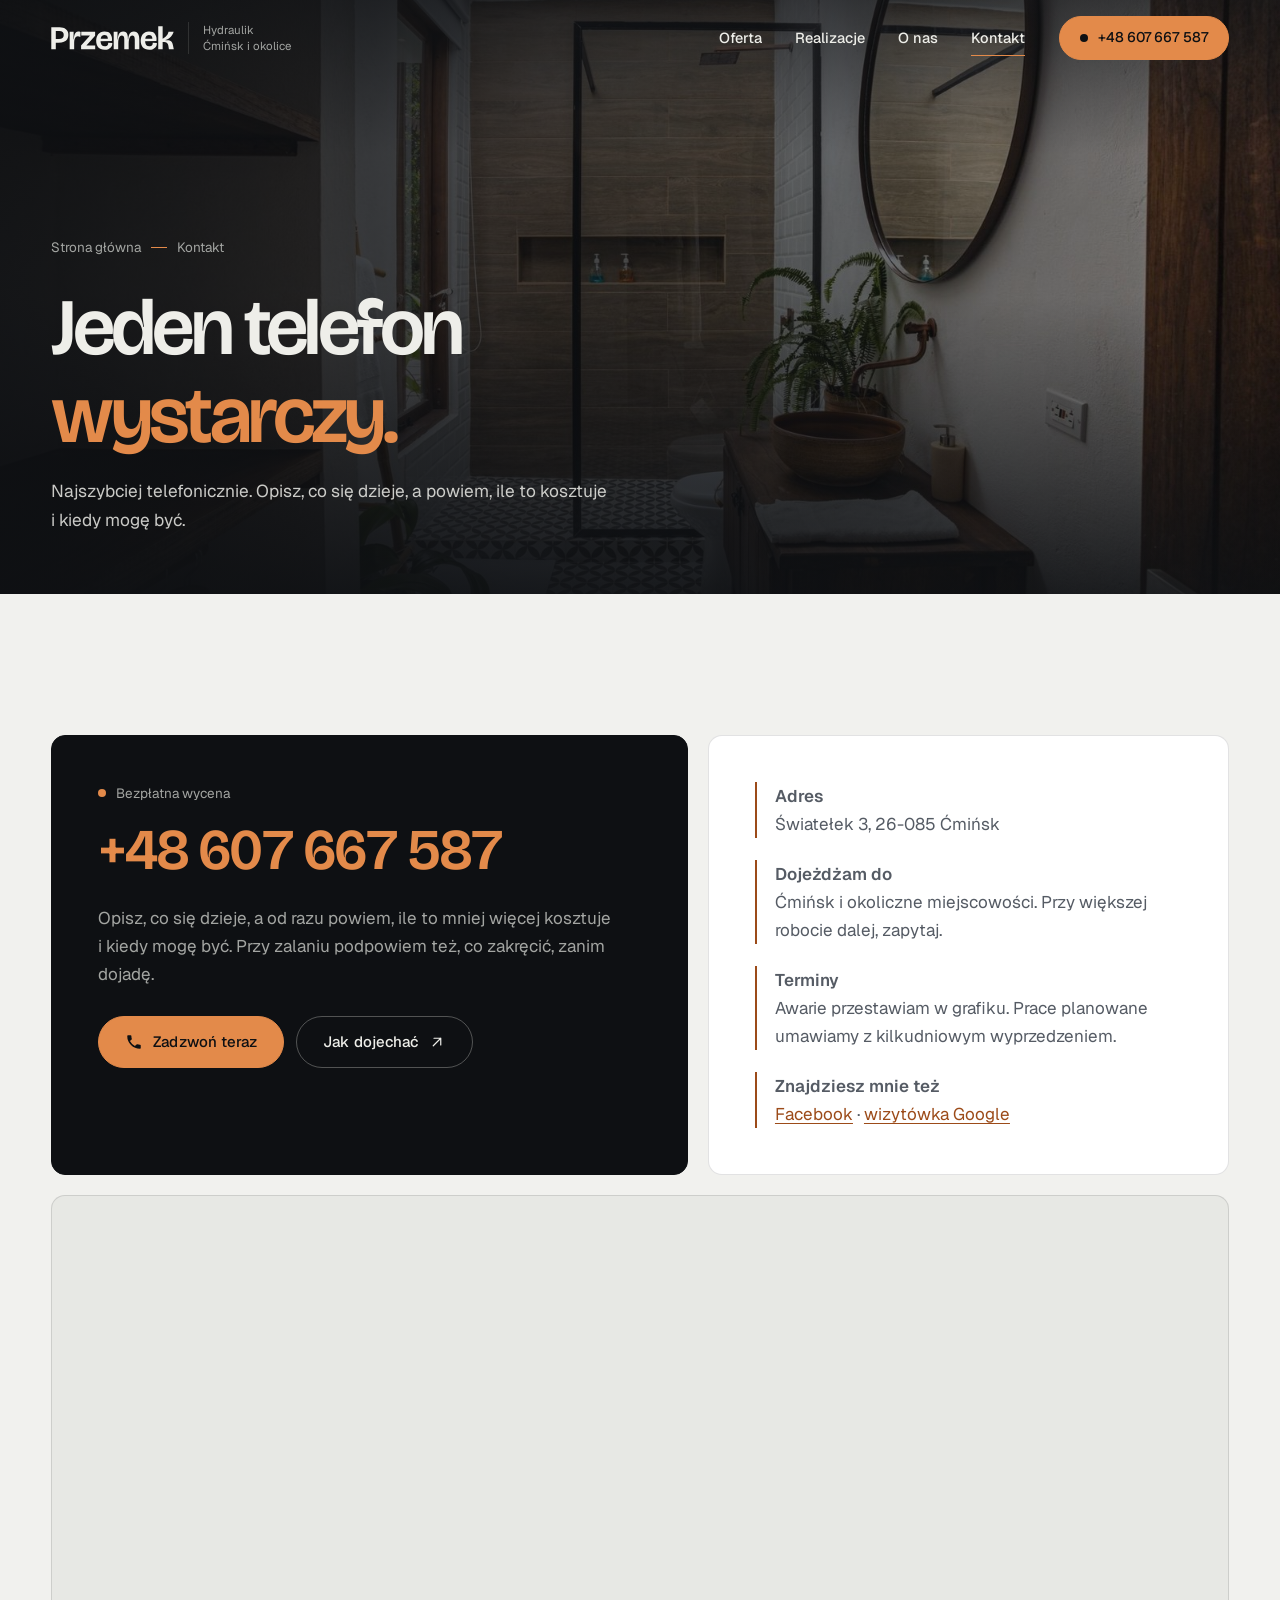
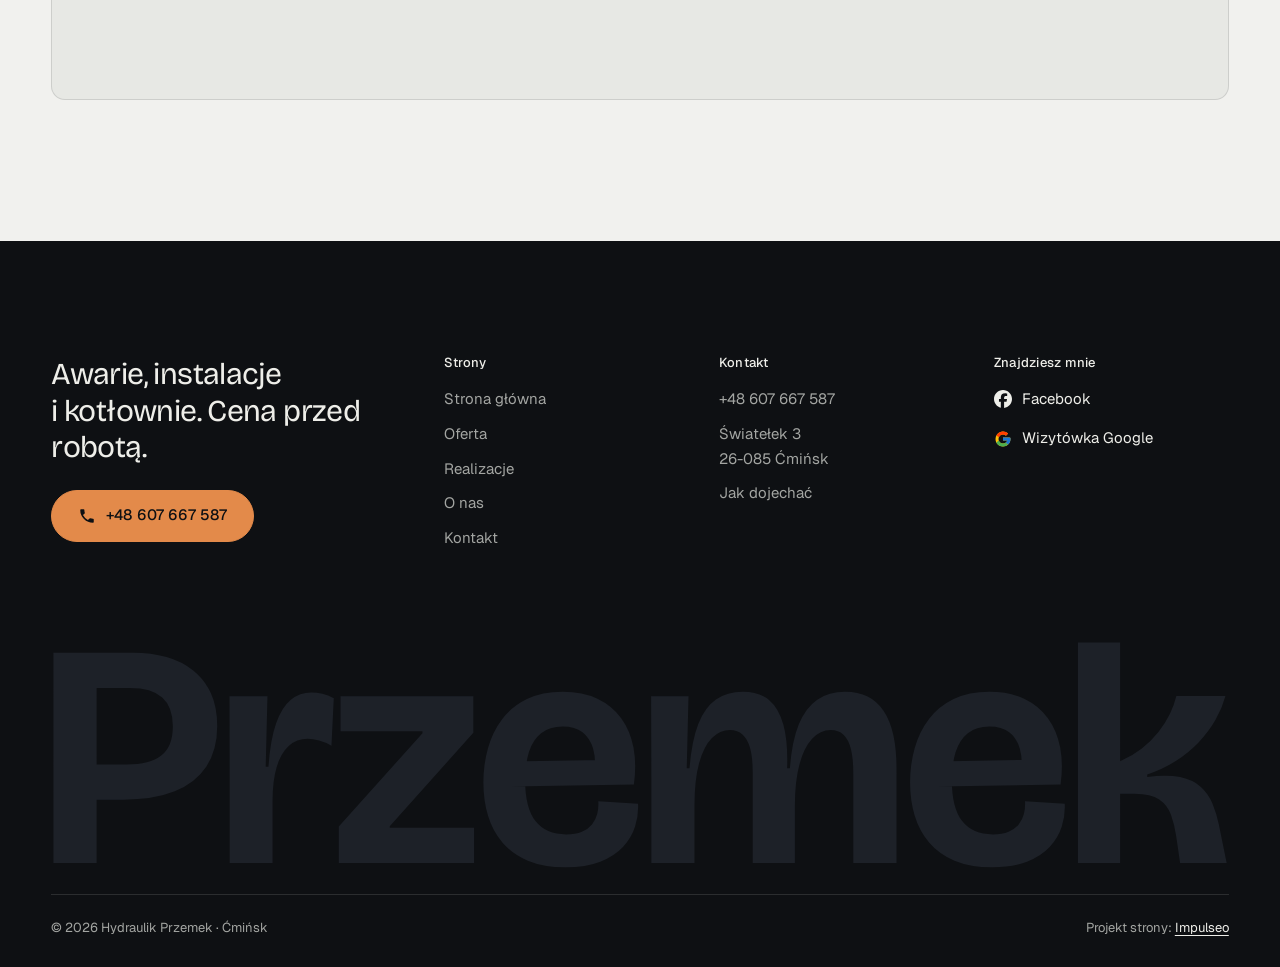
==== commit bb05afd5: "[claude-edit][cmt:b93a0d3b-b429-48d1-882b-ebaf56cf64ff] nowy projekt jak u ElMac: grafit + miedź, ek" ====
--- a/kontakt.html
+++ b/kontakt.html
@@ -3,110 +3,131 @@
 <head>
 <meta charset="UTF-8">
 <meta name="viewport" content="width=device-width, initial-scale=1.0">
-<title>Kontakt - Hydraulik Przemek</title>
-<meta name="description" content="Kontakt Hydraulik Przemek - Światełek 3, 26-085 Ćmińsk">
-<link rel="canonical" href="https://kris20032.github.io/hydraulik-przemek/kontakt.html">
+<title>Kontakt - Hydraulik Przemek, Ćmińsk | +48 607 667 587</title>
+<meta name="description" content="Hydraulik Przemek, Światełek 3, 26-085 Ćmińsk. Zadzwoń: +48 607 667 587. Bezpłatna wycena w Ćmińsku i okolicy.">
+<link rel="canonical" href="https://impulseo-pl.github.io/hydraulik-przemek/kontakt.html">
 <meta name="robots" content="noindex, nofollow">
+<meta name="theme-color" content="#0E1013">
 <meta property="og:type" content="website">
 <meta property="og:locale" content="pl_PL">
 <meta property="og:site_name" content="Hydraulik Przemek">
-<meta property="og:title" content="Kontakt - Hydraulik Przemek">
-<meta property="og:description" content="Kontakt Hydraulik Przemek - Światełek 3, 26-085 Ćmińsk">
-<meta property="og:url" content="https://kris20032.github.io/hydraulik-przemek/kontakt.html">
-<meta property="og:image" content="https://kris20032.github.io/hydraulik-przemek/img/og.jpg">
+<meta property="og:title" content="Kontakt - Hydraulik Przemek, Ćmińsk | +48 607 667 587">
+<meta property="og:description" content="Hydraulik Przemek, Światełek 3, 26-085 Ćmińsk. Zadzwoń: +48 607 667 587. Bezpłatna wycena w Ćmińsku i okolicy.">
+<meta property="og:url" content="https://impulseo-pl.github.io/hydraulik-przemek/kontakt.html">
+<meta property="og:image" content="https://impulseo-pl.github.io/hydraulik-przemek/img/og.jpg">
 <meta property="og:image:width" content="1200">
 <meta property="og:image:height" content="630">
 <meta name="twitter:card" content="summary_large_image">
+<script type="application/ld+json">{"@context": "https://schema.org", "@type": "Plumber", "name": "Hydraulik Przemek", "url": "https://impulseo-pl.github.io/hydraulik-przemek/", "telephone": "+48607667587", "image": "https://impulseo-pl.github.io/hydraulik-przemek/img/og.jpg", "address": {"@type": "PostalAddress", "streetAddress": "Światełek 3", "postalCode": "26-085", "addressLocality": "Ćmińsk", "addressCountry": "PL"}, "geo": {"@type": "GeoCoordinates", "latitude": 50.9876438, "longitude": 20.5585404}, "areaServed": "Ćmińsk", "aggregateRating": {"@type": "AggregateRating", "ratingValue": "5.0", "reviewCount": "11"}, "sameAs": ["https://www.facebook.com/profile.php?id=61587726142576", "https://maps.google.com/?cid=12525829976915502586"]}</script>
+<script>(function(){var d=document.documentElement;d.classList.add('js');try{if(!window.matchMedia('(prefers-reduced-motion: reduce)').matches)d.classList.add('anim');}catch(e){}setTimeout(function(){if(!d.classList.contains('anim-ok'))d.classList.remove('anim');},3500);})();</script>
+<link rel="preload" as="image" href="img/g11.jpg" fetchpriority="high">
 <link rel="preconnect" href="https://fonts.googleapis.com">
 <link rel="preconnect" href="https://fonts.gstatic.com" crossorigin>
-<link href="https://fonts.googleapis.com/css2?family=Space+Grotesk:wght@500;600;700&family=DM+Sans:opsz,wght@9..40,400;9..40,500;9..40,600&display=swap" rel="stylesheet">
-<link rel="stylesheet" href="assets/styles.css?v=a7665b10">
+<link href="https://fonts.googleapis.com/css2?family=Bricolage+Grotesque:opsz,wght@12..96,400..700&family=Geist:wght@400..600&display=swap" rel="stylesheet">
+<link rel="stylesheet" href="assets/styles.css?v=20261022a">
+<script src="assets/lenis.min.js?v=1.1.20" defer></script>
+<script src="assets/main.js?v=20261022a" defer></script>
 </head>
 <body>
+<a class="skip" href="#tresc">Przejdź do treści</a>
+<header class="site-head">
+<div class="head-in">
+  <a class="brand" href="index.html" aria-label="Hydraulik Przemek - strona główna">
+    <span class="znak"><svg class="wm" viewBox="37 -700 3698 722" role="img" aria-label="Przemek"><path pathLength="1" style="--i:0" d="M138.75 -198.5V-309.25H275.25Q347.0 -309.25 383.25 -337.375Q419.5 -365.5 419.5 -429.5Q419.5 -490.0 386.25 -519.625Q353.0 -549.25 285.25 -549.25H138.75V-660.0H295Q351.5 -660.0 399.625 -646.375Q447.75 -632.75 483.5 -604.25Q519.25 -575.75 539.125 -532.625Q559.0 -489.5 559.0 -429.75Q559.0 -354.25 525.0 -302.625Q491 -251 425.375 -224.75Q359.75 -198.5 262.75 -198.5ZM44.5 0.0V-660.0H180.25V0.0Z"/><path pathLength="1" style="--i:1" d="M598.0 0V-271.25L597.5 -523.5H716.75L711.25 -302.25H719.75Q725.75 -387.5 743.875 -438.625Q762.0 -489.75 790.25 -512.5Q818.5 -535.25 854.25 -535.25Q871.0 -535.25 889.125 -530.875Q907.25 -526.5 925.0 -517L917.75 -368.25Q898.0 -379.25 879.0 -384.375Q860.0 -389.5 843.0 -389.5Q808.0 -389.5 783.375 -367.0Q758.75 -344.5 745.75 -301.0Q732.75 -257.5 732.75 -195.25V0.0Z"/><path pathLength="1" style="--i:2" d="M940.75 0.0V-114.25L1203.5 -407.25V-413.25H946.25V-523.5H1363.25V-408.5L1100.75 -115.25V-110.25H1365.5V0.0Z"/><path pathLength="1" style="--i:3" d="M1653.0 13.75Q1583.25 13.75 1534.375 -6.875Q1485.5 -27.5 1454.5 -64.125Q1423.5 -100.75 1409.125 -149.0Q1394.75 -197.25 1394.75 -252.75Q1394.75 -309.75 1409.375 -361.125Q1424.0 -412.5 1454.25 -452.125Q1484.5 -491.75 1531.625 -514.625Q1578.75 -537.5 1643.75 -537.5Q1706.75 -537.5 1752.875 -515.75Q1799.0 -494 1827.625 -454.625Q1856.25 -415.25 1866.25 -362.25Q1876.25 -309.25 1867.5 -246.25L1479.0 -240V-318.25L1765.0 -323.5L1744.5 -278.25Q1749.0 -325.5 1739.25 -359.0Q1729.5 -392.5 1706.125 -410.5Q1682.75 -428.5 1643.75 -428.5Q1602.25 -428.5 1576.0 -407.375Q1549.75 -386.25 1537.875 -348.125Q1526.0 -310 1526.0 -259Q1526.0 -173.25 1558.375 -131.375Q1590.75 -89.5 1654.75 -89.5Q1684.5 -89.5 1704.25 -97.875Q1724.0 -106.25 1735.875 -120.875Q1747.75 -135.5 1752.375 -154.25Q1757.0 -173 1755.75 -193.5L1880.5 -186.0Q1882.5 -149.5 1871.25 -114.125Q1860.0 -78.75 1833.125 -50.0Q1806.25 -21.25 1761.75 -3.75Q1717.25 13.75 1653.0 13.75Z"/><path pathLength="1" style="--i:4" d="M1922.25 0.0V-269.5L1921.5 -523.5H2039.0L2033.5 -297.5H2042.0Q2049.0 -383.75 2069.625 -436.375Q2090.25 -489.0 2125.25 -513.25Q2160.25 -537.5 2209.5 -537.5Q2260.5 -537.5 2291.75 -511.625Q2323.0 -485.75 2337.25 -432.75Q2351.5 -379.75 2348.75 -297.5H2357.25Q2363.75 -382.75 2385.375 -435.375Q2407.0 -488 2443.375 -512.75Q2479.75 -537.5 2530.75 -537.5Q2571.5 -537.5 2601.5 -522.5Q2631.5 -507.5 2651.875 -477.375Q2672.25 -447.25 2682.25 -401.625Q2692.25 -356.0 2692.25 -294.75V0.0H2556.5V-281.0Q2556.5 -327.25 2548.875 -357.5Q2541.25 -387.75 2525.625 -402.375Q2510.0 -417 2485.5 -417.0Q2452.5 -417.0 2427.125 -389.5Q2401.75 -362.0 2387.375 -309.125Q2373.0 -256.25 2373.0 -178.5V0H2240.5V-285.75Q2240.5 -330.75 2232.75 -359.625Q2225.0 -388.5 2209.125 -402.75Q2193.25 -417.0 2169.0 -417Q2137.5 -417.0 2112.5 -392.0Q2087.5 -367.0 2072.625 -314.125Q2057.75 -261.25 2057.75 -178.5V0.0Z"/><path pathLength="1" style="--i:5" d="M2993.0 13.75Q2923.25 13.75 2874.375 -6.875Q2825.5 -27.5 2794.5 -64.125Q2763.5 -100.75 2749.125 -149.0Q2734.75 -197.25 2734.75 -252.75Q2734.75 -309.75 2749.375 -361.125Q2764.0 -412.5 2794.25 -452.125Q2824.5 -491.75 2871.625 -514.625Q2918.75 -537.5 2983.75 -537.5Q3046.75 -537.5 3092.875 -515.75Q3139.0 -494 3167.625 -454.625Q3196.25 -415.25 3206.25 -362.25Q3216.25 -309.25 3207.5 -246.25L2819.0 -240V-318.25L3105.0 -323.5L3084.5 -278.25Q3089.0 -325.5 3079.25 -359.0Q3069.5 -392.5 3046.125 -410.5Q3022.75 -428.5 2983.75 -428.5Q2942.25 -428.5 2916.0 -407.375Q2889.75 -386.25 2877.875 -348.125Q2866.0 -310 2866.0 -259Q2866.0 -173.25 2898.375 -131.375Q2930.75 -89.5 2994.75 -89.5Q3024.5 -89.5 3044.25 -97.875Q3064.0 -106.25 3075.875 -120.875Q3087.75 -135.5 3092.375 -154.25Q3097.0 -173 3095.75 -193.5L3220.5 -186.0Q3222.5 -149.5 3211.25 -114.125Q3200.0 -78.75 3173.125 -50.0Q3146.25 -21.25 3101.75 -3.75Q3057.25 13.75 2993.0 13.75Z"/><path pathLength="1" style="--i:6" d="M3262.0 0V-692.5H3394.5V-319.5Q3432.5 -335.75 3462.5 -359.5Q3492.5 -383.25 3514.75 -411.375Q3537.0 -439.5 3550.875 -468.5Q3564.75 -497.5 3571.0 -524H3725.25Q3715.25 -486.25 3694.125 -449.25Q3673.0 -412.25 3641.5 -379.25Q3610.0 -346.25 3569.125 -320.125Q3528.25 -294.0 3479.5 -278.0V-270.0Q3542.25 -278.25 3582.75 -269.5Q3623.25 -260.75 3647.125 -239.5Q3671.0 -218.25 3684.0 -187.5Q3697.0 -156.75 3704.5 -120.25L3729.0 0H3582.75L3570.25 -85.0Q3564.5 -122.0 3553.75 -151.625Q3543.0 -181.25 3517.25 -199.0Q3491.5 -216.75 3440.5 -217.0L3394.5 -217.25V0.0Z"/></svg></span>
+    <span class="brand-sub">Hydraulik<br>Ćmińsk i&nbsp;okolice</span>
+  </a>
+  <nav class="nav-links" aria-label="Menu główne">
+    <a class="nl" href="oferta.html">Oferta</a><a class="nl" href="realizacje.html">Realizacje</a><a class="nl" href="o-nas.html">O&nbsp;nas</a><a class="nl" href="kontakt.html" aria-current="page">Kontakt</a>
+    <a class="btn btn-copper nav-cta" href="tel:+48607667587"><span class="live" aria-hidden="true"></span>+48 607 667 587</a>
+  </nav>
+  <button class="burger" type="button" aria-label="Otwórz menu" aria-expanded="false" aria-controls="mnav"><span></span><span></span></button>
+</div>
+</header>
+<div class="mnav" id="mnav">
+  <div class="mnav-in">
+    <a class="ml" href="index.html">Strona główna</a><a class="ml" href="oferta.html">Oferta</a><a class="ml" href="realizacje.html">Realizacje</a><a class="ml" href="o-nas.html">O&nbsp;nas</a><a class="ml" href="kontakt.html" aria-current="page">Kontakt</a>
+    <div class="mnav-foot">
+      <span>Bezpłatna wycena, cenę znasz przed robotą</span>
+      <a class="btn btn-copper" href="tel:+48607667587"><svg class="ico" width="16" height="16" viewBox="0 0 24 24" fill="none" aria-hidden="true"><path d="M6.6 10.8a15.5 15.5 0 0 0 6.6 6.6l2.2-2.2a1 1 0 0 1 1-.24 11.4 11.4 0 0 0 3.6.58 1 1 0 0 1 1 1V20a1 1 0 0 1-1 1A17 17 0 0 1 3 4a1 1 0 0 1 1-1h3.5a1 1 0 0 1 1 1c0 1.25.2 2.46.58 3.6a1 1 0 0 1-.25 1l-2.23 2.2Z" fill="currentColor"/></svg>+48 607 667 587</a>
+    </div>
+  </div>
+</div>
+<main id="tresc">
 
-<header class="nav">
-  <div class="wrap nav-inner">
-    <a class="brand brand-has-logo" href="index.html"><img class="brand-logo" src="img/logo.png" alt="Hydraulik Przemek" width="565" height="700" decoding="async"></a>
-    <nav class="nav-links">
-      <a href="oferta.html">Oferta</a>
-      <a href="realizacje.html">Realizacje</a>
-      <a href="o-nas.html">O nas</a>
-      <a href="kontakt.html" class="active" aria-current="page">Kontakt</a>
-      <a href="tel:+48607667587" class="btn btn-accent">Zadzwoń +48 607 667 587</a>
-    </nav>
-    <button class="nav-toggle" aria-label="Menu"><span></span><span></span><span></span></button>
-  </div>
-</header>
-
-<main>
 <section class="pagehead">
-  <img src="img/g11.jpg" alt="Hydraulik Przemek - Zapytaj o wycenę" width="1600" height="1066" decoding="async">
-  <div class="wrap">
-    <span class="eyebrow">Kontakt</span>
-    <h1>Zapytaj o wycenę</h1>
-    <p>Odpowiem na pytania i przygotuję wycenę.</p>
+  <div class="pagehead-media"><img src="img/g11.jpg" alt="Łazienka z prysznicem i oknem dachowym" width="1600" height="1066" decoding="async" fetchpriority="high"></div>
+  <div class="ph-in">
+    <p class="crumb up" style="--d:0"><a href="index.html">Strona główna</a><span class="sl" aria-hidden="true"></span>Kontakt</p>
+    <h1><span class="ln"><span class="ln-i" style="--k:0">Jeden telefon</span></span><span class="ln"><span class="ln-i" style="--k:1"><em>wystarczy.</em></span></span></h1>
+    <p class="ph-lead up" style="--d:300">Najszybciej telefonicznie. Opisz, co się dzieje, a&nbsp;powiem, ile to kosztuje i&nbsp;kiedy mogę być.</p>
   </div>
 </section>
-<section>
-  <div class="wrap contact-grid">
-    <div class="reveal">
-      <span class="eyebrow">Dane kontaktowe</span>
-      <h2 style="margin:var(--space-4) 0 var(--space-6)">Hydraulik Przemek</h2>
-      <div class="info-list">
-        <div class="info-row"><div class="ic"><svg class="ico-tel" width="16" height="16" viewBox="0 0 24 24" fill="none" aria-hidden="true"><path d="M6.6 10.8a15.5 15.5 0 0 0 6.6 6.6l2.2-2.2a1 1 0 0 1 1-.24 11.4 11.4 0 0 0 3.6.58 1 1 0 0 1 1 1V20a1 1 0 0 1-1 1A17 17 0 0 1 3 4a1 1 0 0 1 1-1h3.5a1 1 0 0 1 1 1c0 1.25.2 2.46.58 3.6a1 1 0 0 1-.25 1l-2.23 2.2Z" fill="currentColor"/></svg></div><div><div class="lbl">Telefon</div><a class="val" href="tel:+48607667587">+48 607 667 587</a></div></div>
-        <div class="info-row"><div class="ic"><svg class="ico-pin" width="16" height="16" viewBox="0 0 24 24" fill="none" aria-hidden="true"><path d="M12 21s7-6.1 7-11.5A7 7 0 0 0 5 9.5C5 14.9 12 21 12 21Z" stroke="currentColor" stroke-width="1.6" fill="none"/><circle cx="12" cy="9.5" r="2.4" fill="currentColor"/></svg></div><div><div class="lbl">Adres</div><div class="val">Światełek 3, 26-085 Ćmińsk</div></div></div>
+
+<section class="sec">
+  <div class="wrap">
+    <div class="k-grid">
+      <div class="k-card dark rv">
+        <span class="lbl"><span class="live" aria-hidden="true"></span>Bezpłatna wycena</span>
+        <a class="k-phone" href="tel:+48607667587">+48 607 667 587</a>
+        <p>Opisz, co się dzieje, a&nbsp;od razu powiem, ile to mniej więcej kosztuje i&nbsp;kiedy mogę być. Przy zalaniu podpowiem też, co zakręcić, zanim dojadę.</p>
+        <div class="cta-row" style="margin-top:28px">
+          <a class="btn btn-copper" href="tel:+48607667587"><svg class="ico" width="16" height="16" viewBox="0 0 24 24" fill="none" aria-hidden="true"><path d="M6.6 10.8a15.5 15.5 0 0 0 6.6 6.6l2.2-2.2a1 1 0 0 1 1-.24 11.4 11.4 0 0 0 3.6.58 1 1 0 0 1 1 1V20a1 1 0 0 1-1 1A17 17 0 0 1 3 4a1 1 0 0 1 1-1h3.5a1 1 0 0 1 1 1c0 1.25.2 2.46.58 3.6a1 1 0 0 1-.25 1l-2.23 2.2Z" fill="currentColor"/></svg>Zadzwoń teraz</a>
+          <a class="btn btn-ghost" href="https://maps.google.com/?cid=12525829976915502586" target="_blank" rel="noopener">Jak dojechać<svg class="ico" width="18" height="18" viewBox="0 0 24 24" fill="none" stroke="currentColor" stroke-width="1.6" stroke-linecap="round" stroke-linejoin="round" aria-hidden="true"><path d="M7 17 17 7M8 7h9v9"/></svg></a>
+        </div>
+      </div>
+      <div class="k-card rv" style="--d:120">
+        <ul class="k-list bez-ikon">
+          <li><span><b>Adres</b>Światełek 3, 26-085 Ćmińsk</span></li>
+          <li><span><b>Dojeżdżam do</b>Ćmińsk i&nbsp;okoliczne miejscowości. Przy większej robocie dalej, zapytaj.</span></li>
+          <li><span><b>Terminy</b>Awarie przestawiam w&nbsp;grafiku. Prace planowane umawiamy z&nbsp;kilkudniowym wyprzedzeniem.</span></li>
+          <li><span><b>Znajdziesz mnie też</b><a class="u" href="https://www.facebook.com/profile.php?id=61587726142576" target="_blank" rel="noopener">Facebook</a> · <a class="u" href="https://maps.google.com/?cid=12525829976915502586" target="_blank" rel="noopener">wizytówka Google</a></span></li>
+        </ul>
       </div>
     </div>
-    <div class="reveal">
-      <div class="form">
-        <h3 style="margin-bottom:var(--space-4)">Najszybciej telefonicznie</h3>
-        <p class="muted" style="margin-bottom:var(--space-5)">Zadzwoń, opisz pomysł, a powiem, co i jak. Bez zobowiązań.</p>
-        <a href="tel:+48607667587" class="btn btn-accent" style="justify-content:center">Zadzwoń: +48 607 667 587 <span class="arr">→</span></a>
-      </div>
+    <div class="map map-lg rv">
+      <iframe title="Mapa dojazdu - Hydraulik Przemek, Ćmińsk" src="https://maps.google.com/maps?q=50.9876438,20.5585404&z=12&output=embed" loading="lazy" referrerpolicy="no-referrer-when-downgrade"></iframe>
     </div>
   </div>
 </section>
-<section style="padding-top:0">
-  <div class="wrap reveal">
-    <iframe class="map" title="Hydraulik Przemek - Ćmińsk" src="https://maps.google.com/maps?q=50.9876438%2C20.5585404&z=15&output=embed" loading="lazy" referrerpolicy="no-referrer-when-downgrade"></iframe>
-  </div>
-</section>
 </main>
-
-<footer>
+<footer class="site-foot">
   <div class="wrap">
-    <div class="foot-grid">
-      <div class="foot-brand">
-        <div class="name">Hydraulik Przemek</div>
-        <p>Od zatkanego odpływu po całą kotłownię. Ty mówisz, co się dzieje - ja mówię, ile i kiedy.</p>
+    <div class="foot-top">
+      <div>
+        <p class="foot-claim">Awarie, instalacje i&nbsp;kotłownie. Cena przed robotą.</p>
+        <a class="btn btn-copper" href="tel:+48607667587"><svg class="ico" width="16" height="16" viewBox="0 0 24 24" fill="none" aria-hidden="true"><path d="M6.6 10.8a15.5 15.5 0 0 0 6.6 6.6l2.2-2.2a1 1 0 0 1 1-.24 11.4 11.4 0 0 0 3.6.58 1 1 0 0 1 1 1V20a1 1 0 0 1-1 1A17 17 0 0 1 3 4a1 1 0 0 1 1-1h3.5a1 1 0 0 1 1 1c0 1.25.2 2.46.58 3.6a1 1 0 0 1-.25 1l-2.23 2.2Z" fill="currentColor"/></svg>+48 607 667 587</a>
       </div>
-      <div class="foot-col">
-        <h4>Nawigacja</h4>
-        <a href="oferta.html">Oferta</a>
-        <a href="realizacje.html">Realizacje</a>
-        <a href="o-nas.html">O nas</a>
-        <a href="kontakt.html">Kontakt</a>
+      <div>
+        <h4>Strony</h4>
+        <ul><li><a href="index.html">Strona główna</a></li><li><a href="oferta.html">Oferta</a></li><li><a href="realizacje.html">Realizacje</a></li><li><a href="o-nas.html">O&nbsp;nas</a></li><li><a href="kontakt.html">Kontakt</a></li></ul>
       </div>
-      <div class="foot-col">
+      <div>
         <h4>Kontakt</h4>
-        <a href="tel:+48607667587">+48 607 667 587</a>
-        <p>Światełek 3, 26-085 Ćmińsk</p>
-        <a href="https://maps.google.com/?cid=12525829976915502586&g_mp=CiVnb29nbGUubWFwcy5wbGFjZXMudjEuUGxhY2VzLkdldFBsYWNlEAIYBCAA" target="_blank" rel="noopener">Jak dojechać →</a>
-      <div class="foot-soc">
-        <a class="soc" href="https://www.facebook.com/profile.php?id=61587726142576" target="_blank" rel="noopener" aria-label="Facebook - Hydraulik Przemek"><svg viewBox="0 0 24 24" aria-hidden="true" focusable="false"><path d="M9.101 23.691v-7.98H6.627v-3.667h2.474v-1.58c0-4.085 1.848-5.978 5.858-5.978.401 0 .955.042 1.468.103a8.68 8.68 0 0 1 1.141.195v3.325a8.623 8.623 0 0 0-.653-.036 26.805 26.805 0 0 0-.733-.009c-.707 0-1.259.096-1.675.309a1.686 1.686 0 0 0-.679.622c-.258.42-.374.995-.374 1.752v1.297h3.919l-.386 2.103-.287 1.564h-3.246v8.245C19.396 23.238 24 18.179 24 12.044c0-6.627-5.373-12-12-12s-12 5.373-12 12c0 5.628 3.874 10.35 9.101 11.647Z" fill="currentColor"/></svg></a>
-        <a class="soc" href="https://maps.google.com/?cid=12525829976915502586&g_mp=CiVnb29nbGUubWFwcy5wbGFjZXMudjEuUGxhY2VzLkdldFBsYWNlEAIYBCAA" target="_blank" rel="noopener" aria-label="Google - Hydraulik Przemek"><svg viewBox="0 0 24 24" aria-hidden="true" focusable="false"><path d="M12.48 10.92v3.28h7.84c-.24 1.84-.853 3.187-1.787 4.133-1.147 1.147-2.933 2.4-6.053 2.4-4.827 0-8.6-3.893-8.6-8.72s3.773-8.72 8.6-8.72c2.6 0 4.507 1.027 5.907 2.347l2.307-2.307C18.747 1.44 16.133 0 12.48 0 5.867 0 .307 5.387.307 12s5.56 12 12.173 12c3.573 0 6.267-1.173 8.373-3.36 2.16-2.16 2.84-5.213 2.84-7.667 0-.76-.053-1.467-.173-2.053H12.48z" fill="currentColor"/></svg></a>
+        <ul>
+          <li><a href="tel:+48607667587">+48 607 667 587</a></li>
+          <li>Światełek 3<br>26-085 Ćmińsk</li>
+          <li><a href="https://maps.google.com/?cid=12525829976915502586" target="_blank" rel="noopener">Jak dojechać</a></li>
+        </ul>
       </div>
+      <div>
+        <h4>Znajdziesz mnie</h4>
+        <ul>
+          <li><a class="soc" href="https://www.facebook.com/profile.php?id=61587726142576" target="_blank" rel="noopener" aria-label="Facebook - Hydraulik Przemek"><svg viewBox="0 0 24 24" aria-hidden="true" focusable="false"><path d="M9.101 23.691v-7.98H6.627v-3.667h2.474v-1.58c0-4.085 1.848-5.978 5.858-5.978.401 0 .955.042 1.468.103a8.68 8.68 0 0 1 1.141.195v3.325a8.623 8.623 0 0 0-.653-.036 26.805 26.805 0 0 0-.733-.009c-.707 0-1.259.096-1.675.309a1.686 1.686 0 0 0-.679.622c-.258.42-.374.995-.374 1.752v1.297h3.919l-.386 2.103-.287 1.564h-3.246v8.245C19.396 23.238 24 18.179 24 12.044c0-6.627-5.373-12-12-12s-12 5.373-12 12c0 5.628 3.874 10.35 9.101 11.647Z" fill="currentColor"/></svg>Facebook</a></li>
+          <li><a class="soc" href="https://maps.google.com/?cid=12525829976915502586" target="_blank" rel="noopener" aria-label="Wizytówka Hydraulik Przemek w Google"><svg class="g-logo" viewBox="0 0 48 48" aria-hidden="true"><path fill="#FFC107" d="M43.6 20.5H42V20H24v8h11.3C33.7 32.7 29.2 36 24 36c-6.6 0-12-5.4-12-12s5.4-12 12-12c3.1 0 5.8 1.2 7.9 3.1l5.7-5.7C34 6.1 29.3 4 24 4 12.9 4 4 12.9 4 24s8.9 20 20 20 20-8.9 20-20c0-1.3-.1-2.4-.4-3.5z"/><path fill="#FF3D00" d="m6.3 14.7 6.6 4.8C14.7 15.1 19 12 24 12c3.1 0 5.8 1.2 7.9 3.1l5.7-5.7C34 6.1 29.3 4 24 4 16.3 4 9.7 8.3 6.3 14.7z"/><path fill="#4CAF50" d="M24 44c5.2 0 9.9-2 13.4-5.2l-6.2-5.2A11.9 11.9 0 0 1 24 36c-5.2 0-9.6-3.3-11.3-7.9l-6.5 5C9.5 39.6 16.2 44 24 44z"/><path fill="#1976D2" d="M43.6 20.5H42V20H24v8h11.3a12 12 0 0 1-4.1 5.6l6.2 5.2C37 39.2 44 34 44 24c0-1.3-.1-2.4-.4-3.5z"/></svg>Wizytówka Google</a></li>
+        </ul>
       </div>
     </div>
-    <div class="foot-bot">
-      <span>© 2026 Hydraulik Przemek</span>
+    <div class="foot-mark" aria-hidden="true"><svg class="wm-foot" viewBox="37 -700 3698 722" aria-hidden="true" focusable="false"><path style="--i:0" d="M138.75 -198.5V-309.25H275.25Q347.0 -309.25 383.25 -337.375Q419.5 -365.5 419.5 -429.5Q419.5 -490.0 386.25 -519.625Q353.0 -549.25 285.25 -549.25H138.75V-660.0H295Q351.5 -660.0 399.625 -646.375Q447.75 -632.75 483.5 -604.25Q519.25 -575.75 539.125 -532.625Q559.0 -489.5 559.0 -429.75Q559.0 -354.25 525.0 -302.625Q491 -251 425.375 -224.75Q359.75 -198.5 262.75 -198.5ZM44.5 0.0V-660.0H180.25V0.0Z"/><path style="--i:1" d="M598.0 0V-271.25L597.5 -523.5H716.75L711.25 -302.25H719.75Q725.75 -387.5 743.875 -438.625Q762.0 -489.75 790.25 -512.5Q818.5 -535.25 854.25 -535.25Q871.0 -535.25 889.125 -530.875Q907.25 -526.5 925.0 -517L917.75 -368.25Q898.0 -379.25 879.0 -384.375Q860.0 -389.5 843.0 -389.5Q808.0 -389.5 783.375 -367.0Q758.75 -344.5 745.75 -301.0Q732.75 -257.5 732.75 -195.25V0.0Z"/><path style="--i:2" d="M940.75 0.0V-114.25L1203.5 -407.25V-413.25H946.25V-523.5H1363.25V-408.5L1100.75 -115.25V-110.25H1365.5V0.0Z"/><path style="--i:3" d="M1653.0 13.75Q1583.25 13.75 1534.375 -6.875Q1485.5 -27.5 1454.5 -64.125Q1423.5 -100.75 1409.125 -149.0Q1394.75 -197.25 1394.75 -252.75Q1394.75 -309.75 1409.375 -361.125Q1424.0 -412.5 1454.25 -452.125Q1484.5 -491.75 1531.625 -514.625Q1578.75 -537.5 1643.75 -537.5Q1706.75 -537.5 1752.875 -515.75Q1799.0 -494 1827.625 -454.625Q1856.25 -415.25 1866.25 -362.25Q1876.25 -309.25 1867.5 -246.25L1479.0 -240V-318.25L1765.0 -323.5L1744.5 -278.25Q1749.0 -325.5 1739.25 -359.0Q1729.5 -392.5 1706.125 -410.5Q1682.75 -428.5 1643.75 -428.5Q1602.25 -428.5 1576.0 -407.375Q1549.75 -386.25 1537.875 -348.125Q1526.0 -310 1526.0 -259Q1526.0 -173.25 1558.375 -131.375Q1590.75 -89.5 1654.75 -89.5Q1684.5 -89.5 1704.25 -97.875Q1724.0 -106.25 1735.875 -120.875Q1747.75 -135.5 1752.375 -154.25Q1757.0 -173 1755.75 -193.5L1880.5 -186.0Q1882.5 -149.5 1871.25 -114.125Q1860.0 -78.75 1833.125 -50.0Q1806.25 -21.25 1761.75 -3.75Q1717.25 13.75 1653.0 13.75Z"/><path style="--i:4" d="M1922.25 0.0V-269.5L1921.5 -523.5H2039.0L2033.5 -297.5H2042.0Q2049.0 -383.75 2069.625 -436.375Q2090.25 -489.0 2125.25 -513.25Q2160.25 -537.5 2209.5 -537.5Q2260.5 -537.5 2291.75 -511.625Q2323.0 -485.75 2337.25 -432.75Q2351.5 -379.75 2348.75 -297.5H2357.25Q2363.75 -382.75 2385.375 -435.375Q2407.0 -488 2443.375 -512.75Q2479.75 -537.5 2530.75 -537.5Q2571.5 -537.5 2601.5 -522.5Q2631.5 -507.5 2651.875 -477.375Q2672.25 -447.25 2682.25 -401.625Q2692.25 -356.0 2692.25 -294.75V0.0H2556.5V-281.0Q2556.5 -327.25 2548.875 -357.5Q2541.25 -387.75 2525.625 -402.375Q2510.0 -417 2485.5 -417.0Q2452.5 -417.0 2427.125 -389.5Q2401.75 -362.0 2387.375 -309.125Q2373.0 -256.25 2373.0 -178.5V0H2240.5V-285.75Q2240.5 -330.75 2232.75 -359.625Q2225.0 -388.5 2209.125 -402.75Q2193.25 -417.0 2169.0 -417Q2137.5 -417.0 2112.5 -392.0Q2087.5 -367.0 2072.625 -314.125Q2057.75 -261.25 2057.75 -178.5V0.0Z"/><path style="--i:5" d="M2993.0 13.75Q2923.25 13.75 2874.375 -6.875Q2825.5 -27.5 2794.5 -64.125Q2763.5 -100.75 2749.125 -149.0Q2734.75 -197.25 2734.75 -252.75Q2734.75 -309.75 2749.375 -361.125Q2764.0 -412.5 2794.25 -452.125Q2824.5 -491.75 2871.625 -514.625Q2918.75 -537.5 2983.75 -537.5Q3046.75 -537.5 3092.875 -515.75Q3139.0 -494 3167.625 -454.625Q3196.25 -415.25 3206.25 -362.25Q3216.25 -309.25 3207.5 -246.25L2819.0 -240V-318.25L3105.0 -323.5L3084.5 -278.25Q3089.0 -325.5 3079.25 -359.0Q3069.5 -392.5 3046.125 -410.5Q3022.75 -428.5 2983.75 -428.5Q2942.25 -428.5 2916.0 -407.375Q2889.75 -386.25 2877.875 -348.125Q2866.0 -310 2866.0 -259Q2866.0 -173.25 2898.375 -131.375Q2930.75 -89.5 2994.75 -89.5Q3024.5 -89.5 3044.25 -97.875Q3064.0 -106.25 3075.875 -120.875Q3087.75 -135.5 3092.375 -154.25Q3097.0 -173 3095.75 -193.5L3220.5 -186.0Q3222.5 -149.5 3211.25 -114.125Q3200.0 -78.75 3173.125 -50.0Q3146.25 -21.25 3101.75 -3.75Q3057.25 13.75 2993.0 13.75Z"/><path style="--i:6" d="M3262.0 0V-692.5H3394.5V-319.5Q3432.5 -335.75 3462.5 -359.5Q3492.5 -383.25 3514.75 -411.375Q3537.0 -439.5 3550.875 -468.5Q3564.75 -497.5 3571.0 -524H3725.25Q3715.25 -486.25 3694.125 -449.25Q3673.0 -412.25 3641.5 -379.25Q3610.0 -346.25 3569.125 -320.125Q3528.25 -294.0 3479.5 -278.0V-270.0Q3542.25 -278.25 3582.75 -269.5Q3623.25 -260.75 3647.125 -239.5Q3671.0 -218.25 3684.0 -187.5Q3697.0 -156.75 3704.5 -120.25L3729.0 0H3582.75L3570.25 -85.0Q3564.5 -122.0 3553.75 -151.625Q3543.0 -181.25 3517.25 -199.0Q3491.5 -216.75 3440.5 -217.0L3394.5 -217.25V0.0Z"/></svg></div>
+    <div class="foot-bottom">
+      <span>© 2026 Hydraulik Przemek · Ćmińsk</span>
       <span>Projekt strony: <a class="foot-credit" href="https://impulseo.pl" target="_blank" rel="noopener">Impulseo</a></span>
     </div>
   </div>
 </footer>
-<div class="sticky-call"><a class="sc-call" href="tel:+48607667587"><svg class="ico-tel" width="16" height="16" viewBox="0 0 24 24" fill="none" aria-hidden="true"><path d="M6.6 10.8a15.5 15.5 0 0 0 6.6 6.6l2.2-2.2a1 1 0 0 1 1-.24 11.4 11.4 0 0 0 3.6.58 1 1 0 0 1 1 1V20a1 1 0 0 1-1 1A17 17 0 0 1 3 4a1 1 0 0 1 1-1h3.5a1 1 0 0 1 1 1c0 1.25.2 2.46.58 3.6a1 1 0 0 1-.25 1l-2.23 2.2Z" fill="currentColor"/></svg> Zadzwoń</a><a class="sc-quote" href="kontakt.html">Zadzwoń po wycenę</a></div>
+<div class="sticky-call">
+  <a class="btn btn-copper" href="tel:+48607667587"><svg class="ico" width="16" height="16" viewBox="0 0 24 24" fill="none" aria-hidden="true"><path d="M6.6 10.8a15.5 15.5 0 0 0 6.6 6.6l2.2-2.2a1 1 0 0 1 1-.24 11.4 11.4 0 0 0 3.6.58 1 1 0 0 1 1 1V20a1 1 0 0 1-1 1A17 17 0 0 1 3 4a1 1 0 0 1 1-1h3.5a1 1 0 0 1 1 1c0 1.25.2 2.46.58 3.6a1 1 0 0 1-.25 1l-2.23 2.2Z" fill="currentColor"/></svg>Zadzwoń</a>
+  <a class="btn btn-ghost" href="kontakt.html">Kontakt i&nbsp;dojazd</a>
+</div>
 <div class="demo-wazne" data-do="2026-10-28" data-cykl="3" hidden><svg class="dw-ico" width="13" height="13" viewBox="0 0 24 24" fill="none" aria-hidden="true"><circle cx="12" cy="12" r="8.6" stroke="currentColor" stroke-width="1.8"/><path d="M12 7.2V12l3.3 2" stroke="currentColor" stroke-width="1.8" stroke-linecap="round"/></svg><span class="dw-txt"></span></div>
-
-<script src="assets/main.js"></script>
 </body>
 </html>
--- a/assets/styles.css
+++ b/assets/styles.css
@@ -1,584 +1,490 @@
-/* ============================================================
-   STOLBASZ — premium, architektoniczny B2B fit-out
-   Jasna paleta, zero brązu. System wg premium-web-craft.
-   Projekt strony: Impulseo (impulseo.pl)
-   ============================================================ */
-
+/* Hydraulik Przemek. Projekt strony: Impulseo, 10.2026.
+   Paleta: grafit + miedź (kolor rury miedzianej). Krój: Bricolage Grotesque + Geist. */
 :root{
-  /* PALETA — jasna, architektoniczna, chłodna */
-  --paper:#F4F6F8;          /* główne tło */
-  --paper-2:#E7EBEF;        /* sekcje alternatywne (chłodny jasny szary) */
-  --paper-3:#E7EBEF;        /* delikatne wypełnienia */
-  --ink:#15212E;            /* tekst główny — chłodny grafit */
-  --ink-soft:#243443;       /* nagłówki drugorzędne */
-  --muted:#6B7785;          /* tekst poboczny */
-  --line:rgba(21,33,46,.12);/* hairline */
-  --accent:#E8A317;         /* stonowany petrol-slate — jedyny akcent */
-  --accent-d:#C9870C;
-  --accent-soft:rgba(232,163,23,.10);
-  --dark:#15212E;           /* sekcje ciemne (stopka/CTA) */
-
-  /* HOVER ZDJĘĆ — JEDEN standard dla całego silnika (decyzja K. 04.08.2026, artefakt z wariantami).
-     AKTUALNE (K.+Szymon 09.08.2026, wybór z artefaktu 6 wariantów): zoom 1.05 przy 1.4s -
-     przy tak długim czasie mocniejszy kadr NIE skacze, tylko „oddycha". Poprzedni standard
-     (1.02 / .55s z 04.08) odbierany jako dynamiczny i szybki.
-     Spoczynek lekko przygaszony, ale TYLKO tam, gdzie jest mysz (@media hover:hover) —
-     na telefonie zdjęcia zostają w pełnej jasności. */
-  --img-zoom:1.05;                   /* K.+Szymon 09.08: wariant F z artefaktu porównawczego */
-  --img-rest:brightness(.95) saturate(.99);
-  --img-hot:brightness(1.06) saturate(1.05);
-  --img-dur:1.4s;                    /* K.+Szymon 09.08 (wariant F): powoli = elegancko */
-  --img-ease:cubic-bezier(.16,.84,.44,1);  /* miękki ogon, efekt „oddychania" */
-
-  /* ODSTĘPY — skala 4/8 */
-  --space-1:4px; --space-2:8px; --space-3:12px; --space-4:16px; --space-5:24px;
-  --space-6:32px; --space-7:48px; --space-8:64px; --space-9:96px; --space-10:128px;
-
-  /* TYPOGRAFIA — fluid clamp() (skala podbita 16.07.2026: większe, czytelniejsze litery — uwaga Adama) */
-  --text-sm:clamp(.9rem,.87rem + .12vw,1rem);
-  --text-base:clamp(1.08rem,1.04rem + .18vw,1.2rem);
-  --text-lg:clamp(1.24rem,1.15rem + .34vw,1.44rem);
-  --text-h3:clamp(1.34rem,1.22rem + .55vw,1.66rem);
-  --text-h2:clamp(2.1rem,1.66rem + 2.1vw,3.1rem);
-  --text-h1:clamp(2.9rem,2.1rem + 4vw,5.1rem);
-
-  /* PROMIENIE — architektoniczne, raczej ostre */
-  --r-sm:3px; --r-md:6px; --r-lg:10px;
-
-  /* RUCH */
-  --ease:cubic-bezier(.25,.46,.45,.94); --dur:.24s;
-
-  /* CIENIE — miękkie, warstwowe */
-  --sh-sm:0 1px 2px rgba(16,24,32,.04), 0 2px 8px rgba(16,24,32,.05);
-  --sh-md:0 2px 6px rgba(16,24,32,.05), 0 12px 28px -8px rgba(16,24,32,.12);
-  --sh-lg:0 6px 14px rgba(16,24,32,.07), 0 26px 56px -18px rgba(16,24,32,.22);
-
-  --hairline:1px solid var(--line);
-
-  --font-display:'Space Grotesk','Inter',sans-serif;
-  --font-body:'DM Sans','Inter',sans-serif;
-}
-
-*{box-sizing:border-box;margin:0;padding:0}
-html{scroll-behavior:smooth}
-body{
-  font-family:var(--font-body);
-  font-size:var(--text-base);
-  line-height:1.65;
-  color:var(--ink);
-  background:var(--paper);
-  -webkit-font-smoothing:antialiased;
-  text-rendering:optimizeLegibility;
-}
-img{max-width:100%;height:auto;display:block}  /* height:auto = width/height z atrybutów trzyma proporcje (TOP#12) */
+  --ink:#0E1013;--ink-2:#15181D;--ink-3:#1D2128;--ink-line:rgba(238,238,233,.13);
+  --paper:#F1F1EE;--paper-2:#E7E8E4;--line:rgba(18,20,24,.12);
+  --text:#121418;--muted:#555B64;
+  --on-dark:#EEEEE9;--on-dark-2:#A3A5A2;
+  --accent:#E38A4A;--accent-d:#9C4B19;--accent-soft:rgba(227,138,74,.14);
+  --paper-3:#FFFFFF;
+  --f-display:"Bricolage Grotesque","Geist",system-ui,sans-serif;
+  --f-body:"Geist",system-ui,-apple-system,"Segoe UI",sans-serif;
+  --expo:cubic-bezier(.16,1,.3,1);--ease:cubic-bezier(.16,.84,.44,1);--in:cubic-bezier(.7,0,.84,0);
+  --wrap:min(1320px, 100% - clamp(40px, 8vw, 128px));
+  --nav-h:76px;
+  --img-zoom:1.05;--img-dur:1.4s;--img-rest:brightness(1);--img-hot:brightness(1.08);
+}
+*,*::before,*::after{box-sizing:border-box}
+html{-webkit-text-size-adjust:100%;background:var(--ink)}
+html.lenis,html.lenis body{height:auto}
+.lenis.lenis-smooth [data-lenis-prevent]{overscroll-behavior:contain}
+.lenis.lenis-stopped{overflow:clip}
+.lenis.lenis-smooth iframe{pointer-events:none}
+body{margin:0;font-family:var(--f-body);font-size:17px;line-height:1.65;color:var(--text);background:var(--paper);-webkit-font-smoothing:antialiased;-moz-osx-font-smoothing:grayscale;overflow-x:clip}
+img{display:block;max-width:100%;height:auto}
 a{color:inherit;text-decoration:none}
-
-.wrap{width:min(92%,1180px);margin-inline:auto}
-section{padding-block:clamp(52px,6.5vw,96px)}
-
-h1,h2,h3{font-family:var(--font-display);font-weight:700;line-height:1.08;letter-spacing:-.02em;color:var(--ink)}
-h1{font-size:var(--text-h1);letter-spacing:-.035em}
-h2{font-size:var(--text-h2);letter-spacing:-.025em}
-h3{font-size:var(--text-h3)}
-/* MIARA — długość wiersza. WCAG 2.2 SC 1.4.8: max 80 znaków; Butterick: 45–90.
-   68ch daje realnie 72–78 znaków polskiego tekstu, czyli z zapasem pod granicą.
-   Wcześniej limit miał TYLKO <p> — <li>, <blockquote> i <dd> nie miały żadnego,
-   i to jedyny powód, dla którego 23 bloki na dwóch oddanych stronach jadą po
-   83–106 znaków w wierszu (pomiar 07.08.2026, bramka `miara`).
-   ⚠️ Listy i definicje ograniczamy TYLKO bez klasy: `ul`/`ol` z klasą to u nas
-   układ (siatki kafli, menu), a nie tekst ciągły — tam miarę wyznacza układ. */
-/* 60ch, nie 68ch (K. 10.08): po zmianie fontów na węższe kroje (DM Sans i spółka)
-   w 68ch mieściło się ~90 znaków - bramka pikselowa słusznie zgłaszała przekroczenie
-   granicy 80. Pomiar na żywej przeglądarce: 60ch = 90 znaków, 53ch = ~78 znaków, czyli normę WCAG 1.4.8. */
-:root{ --miara:53ch }
-p{max-width:min(100%,var(--miara))}
-blockquote,
-ul:not([class])>li, ol:not([class])>li,
-dl:not([class])>dd{max-width:min(100%,var(--miara))}
-
-/* ⚠️ Świadomie BEZ wyjątku `.tile p,.card p,.svc p{max-width:none}`, choć nasuwa się sam:
-   te akapity BYŁY już ograniczone (stare `p{max-width:65ch}`), więc „wyjątek" nie odblokowałby
-   niczego nowego — tylko ROZLUŹNIŁ stan sprzed zmiany na wszystkich demach naraz.
-   `figcaption` żadna z reguł wyżej nie dotyczy, więc też nie potrzebuje zwolnienia. */
-
-/* ŁAMANIE. `balance` wyrównuje długości wierszy w nagłówku, `pretty` pilnuje ostatniego
-   wiersza akapitu, żeby nie został w nim jeden wyraz. Obsługiwane od Chrome 117 /
-   Safari 17.5; starsze przeglądarki po prostu ignorują tę własność.
-   `text-wrap:pretty` nie występowało dotąd ANI RAZ w silniku ani w repo klientów. */
-h1,h2,h3,.lead,.lede{text-wrap:balance}
-p,li,blockquote,dd{text-wrap:pretty}
-
-.eyebrow{
-  font-family:var(--font-body);
-  font-size:var(--text-sm);
-  font-weight:600;
-  letter-spacing:.18em;
-  text-transform:uppercase;
-  color:var(--accent);
-  display:inline-flex;align-items:center;gap:var(--space-3);
-}
-/* flex:none + margin-top = kreska trzyma się PIERWSZEJ linii. Wcześniej align-items:center
-   centrowało ją względem całego bloku i przy zawinięciu (długi kicker typu
-   „…WNĘTRZ · LESZNO · OD 2019") druga linia lądowała z brzydkim wcięciem. */
-.eyebrow{align-items:flex-start}
-.eyebrow>*,.eyebrow{text-wrap:balance}   /* dlugi kicker lamal sie na sierote typu samo „2019" w drugiej linii */
-.eyebrow::before{content:"";width:28px;height:1px;background:var(--accent);display:inline-block;flex:none;margin-top:.62em}
-
-.muted{color:var(--muted)}
-.lead{font-size:var(--text-lg);line-height:1.55;color:var(--ink-soft);max-width:50ch}
-
-/* ---------- BUTTONS ---------- */
-.btn{
-  display:inline-flex;align-items:center;gap:var(--space-2);
-  font-weight:600;font-size:var(--text-sm);letter-spacing:.02em;
-  padding:var(--space-4) var(--space-6);
-  border-radius:var(--r-sm);
-  transition:transform var(--dur) var(--ease),box-shadow var(--dur) var(--ease),background var(--dur) var(--ease);
-  cursor:pointer;border:1px solid transparent;
-}
-.btn-accent{background:var(--accent);color:#fff;box-shadow:var(--sh-sm)}
-.btn-accent:hover{background:var(--accent-d);transform:translateY(-2px);box-shadow:var(--sh-md)}
-.btn-accent:active{transform:translateY(0);box-shadow:var(--sh-sm)}
-.btn-ghost{background:transparent;color:var(--ink);border-color:var(--line)}
-.btn-ghost:hover{border-color:var(--accent);color:var(--accent);transform:translateY(-2px)}
-.btn-light{background:#fff;color:var(--ink);box-shadow:var(--sh-sm)}
-.btn-light:hover{transform:translateY(-2px);box-shadow:var(--sh-md)}
-.btn .arr{transition:transform var(--dur) var(--ease)}
-.btn:hover .arr{transform:translateX(4px)}
-
-/* ---------- NAV ---------- */
-.nav{
-  position:sticky;top:0;z-index:50;
-  background:color-mix(in srgb,var(--paper) 88%,transparent);
-  backdrop-filter:saturate(140%) blur(10px);
-  border-bottom:var(--hairline);
-}
-.nav-inner{display:flex;align-items:center;justify-content:space-between;gap:var(--space-5);height:72px}
-/* ANTY-NACHODZENIE (K. 05.08.2026): długa nazwa firmy + przycisk z pełnym numerem nie mieściły się w pasku
-   i flex ściskał linki PONIŻEJ ich treści - "Kontakt" wchodził na ramkę "Zadzwoń +48 ...". Teraz ustępuje
-   nazwa marki (skrót wielokropkiem), a menu i przycisk nigdy się nie kurczą ani nie zachodzą na siebie. */
-.brand{display:flex;flex-direction:column;line-height:1;min-width:0;flex:0 1 auto}
-.brand .name{font-family:var(--font-display);font-weight:800;font-size:1.35rem;letter-spacing:.04em;white-space:nowrap;overflow:hidden;text-overflow:ellipsis}
-.brand .sub{font-size:.62rem;letter-spacing:.34em;text-transform:uppercase;color:var(--muted);margin-top:5px;white-space:nowrap;overflow:hidden;text-overflow:ellipsis}
-.nav-links{display:flex;align-items:center;gap:var(--space-6);flex:0 0 auto}
-.nav-links a{font-size:var(--text-sm);font-weight:500;color:var(--ink-soft);position:relative;padding-block:4px;white-space:nowrap;transition:color var(--dur) var(--ease)}
-.nav-links a::after{content:"";position:absolute;left:0;bottom:0;width:0;height:1.5px;background:var(--accent);transition:width var(--dur) var(--ease)}
-.nav-links a:hover,.nav-links a.active{color:var(--ink)}
-.nav-links a:hover::after,.nav-links a.active::after{width:100%}
-.nav-links .btn{padding:var(--space-2) var(--space-5)}
-/* przyciski w nav: właściwy kolor (przebij .nav-links a) + bez podkreślenia */
-.nav-links a.btn-accent{color:#fff}
-.nav-links a.btn-ghost,.nav-links a.btn-light{color:var(--ink)}
-/* CTA w pasku: NIE podkreślenie spod linków menu, ale ten sam przelatujący błysk,
-   co na wszystkich innych przyciskach (zgłoszenie K. 13.08.2026 - „na hero jest efekt
-   światła przechodzącego przez przycisk, na navbarze go nie ma, a mają być identyczne").
-   Reguła `.nav-links a::after` jest silniejsza od `.btn::after`, więc trzeba jej
-   geometrię wyzerować i wpisać połysk z nazwy - samo `display:none` gasiło efekt. */
-.nav-links a.btn::after{
-  display:block;content:"";position:absolute;inset:0;z-index:-1;pointer-events:none;
-  width:auto;height:auto;border-radius:inherit;   /* kasuje geometrię podkreślenia (width:0;height:1.5px) */
-  background:linear-gradient(100deg,transparent 32%,rgba(255,255,255,.20) 50%,transparent 68%);
-  translate:-120% 0}
-@media (prefers-reduced-motion:no-preference){
-  .nav-links a.btn:hover::after{translate:120% 0;transition:translate .75s var(--mt-ease,cubic-bezier(.16,.84,.44,1))}
-}
-.nav-toggle{display:none;background:none;border:none;cursor:pointer;flex-direction:column;gap:5px;padding:8px}
-.nav-toggle span{width:24px;height:2px;background:var(--ink);transition:var(--dur)}
-/* Ciasny zakres MIĘDZY menu mobilnym a pełnym pulpitem: zbijamy odstępy i nazwę marki,
-   żeby wszystko zmieściło się naturalnie, zanim w ogóle dojdzie do skracania wielokropkiem. */
-@media(max-width:1280px) and (min-width:921px){
-  .nav-links{gap:var(--space-4)}
-  .nav-links .btn{padding:var(--space-2) var(--space-4)}
-  .brand .name{font-size:1.15rem}
-}
-
-/* ---------- HERO (split) ---------- */
-.hero{position:relative;overflow:hidden;border-bottom:var(--hairline)}
-.hero-grid{display:grid;grid-template-columns:1.05fr .95fr;gap:clamp(24px,4vw,60px);align-items:center;
-  padding-block:clamp(36px,4.5vw,64px)}
-.hero-copy .eyebrow{margin-bottom:var(--space-5)}
-.hero-copy h1{margin-bottom:var(--space-5)}
-.hero-copy .lead{margin-bottom:var(--space-7)}
-.hero-actions{display:flex;flex-wrap:wrap;gap:var(--space-4)}
-.hero-art{position:relative;aspect-ratio:4/3;border-radius:var(--r-lg);overflow:hidden;box-shadow:var(--sh-lg)}
-.hero-art img{width:100%;height:100%;object-fit:cover}
-.hero-art::after{content:"";position:absolute;inset:0;background:linear-gradient(180deg,transparent 55%,rgba(18,24,28,.28))}
-.hero-badge{position:absolute;left:var(--space-5);bottom:var(--space-5);z-index:2;
-  background:rgba(252,252,251,.94);backdrop-filter:blur(4px);
-  border-radius:var(--r-md);padding:var(--space-4) var(--space-5);box-shadow:var(--sh-md);max-width:78%}
-.hero-badge strong{display:block;font-family:var(--font-display);font-size:1rem;letter-spacing:-.01em}
-.hero-badge span{font-size:var(--text-sm);color:var(--muted)}
-
-/* ---------- HERO duży / kinowy (strona główna) ---------- */
-.hero-cine{position:relative;min-height:clamp(560px,82vh,840px);min-height:clamp(560px,82svh,840px);display:flex;align-items:center;overflow:hidden;border-bottom:var(--hairline)}
-.hero-cine>img{position:absolute;inset:0;width:100%;height:100%;object-fit:cover;z-index:0}
-.hero-cine::after{content:"";position:absolute;inset:0;z-index:1;
-  background:linear-gradient(95deg,rgba(13,18,23,.86) 0%,rgba(13,18,23,.64) 32%,rgba(13,18,23,.24) 62%,rgba(13,18,23,.04) 100%)}
-.hero-cine .wrap{position:relative;z-index:2;padding-block:var(--space-8)}
-.hero-cine .hero-copy{max-width:660px}
-.hero-cine .eyebrow{color:#fff;margin-bottom:var(--space-5)}
-.hero-cine .eyebrow::before{background:#fff}
-.hero-cine h1{color:#fff;margin-bottom:var(--space-5);font-size:clamp(2.9rem,2rem + 4.4vw,5.2rem);text-wrap:balance}
-.hero-cine .lead{color:rgba(255,255,255,.92);max-width:48ch;margin-bottom:var(--space-7)}
-.hero-cine .hero-actions{display:flex;flex-wrap:wrap;gap:var(--space-4)}
-/* NISKIE OKNO (laptop z dokiem i paskami przeglądarki ma ~700-780 px wysokości widoku):
-   H1 do 5.2rem + długi lead nie mieściły się i przyciski wypadały POD krawędź ekranu -
-   klient widział stronę bez ani jednego CTA. Skalujemy w dół, zamiast przycinać treść. */
-@media(min-width:821px) and (max-height:820px){
-  .hero-cine{min-height:clamp(520px,94svh,780px)}
-  .hero-cine .wrap{padding-block:var(--space-6)}
-  .hero-cine h1{font-size:clamp(2.2rem,1.5rem + 2.6vw,3.6rem);margin-bottom:var(--space-4)}
-  .hero-cine .eyebrow{margin-bottom:var(--space-4)}
-  .hero-cine .lead{margin-bottom:var(--space-5);max-width:44ch}
-}
-@media(max-width:680px){
-  .hero-cine{min-height:clamp(520px,76vh,640px);min-height:clamp(520px,76svh,640px);align-items:flex-end}
-  .hero-cine::after{background:linear-gradient(0deg,rgba(13,18,23,.9) 6%,rgba(13,18,23,.45) 55%,rgba(13,18,23,.25) 100%)}
-  .hero-cine .wrap{padding-bottom:var(--space-9)}
-  /* TELEFON (~90% oglądających): lead potrafił zająć 8 linii i zepchnąć CTA poza pierwszy ekran.
-     Zwężamy interlinię i skalę - treści nie ucinamy, bo to ona sprzedaje. */
-  .hero-cine .lead{font-size:.98rem;line-height:1.5;margin-bottom:var(--space-5)}
-  .hero-cine .eyebrow{font-size:.72rem;letter-spacing:.13em;margin-bottom:var(--space-4)}
-  .hero-cine .eyebrow::before{width:20px}
-  .hero-cine h1{margin-bottom:var(--space-4)}
-}
-
-/* full-bleed hero variant (podstrony) */
-.pagehead{position:relative;min-height:46vh;min-height:46svh;display:flex;align-items:flex-end;overflow:hidden;border-bottom:var(--hairline)}
-.pagehead img{position:absolute;inset:0;width:100%;height:100%;object-fit:cover}
-/* 10.08.2026 (decyzja K.): mocniejsze przyciemnienie + cień pod tekstem. Bramka mierzyła na
-   nagłówkach podstron 3,38-3,43:1 przy wymaganych 4,5 — jasne zdjęcie (hala, śnieg, niebo)
-   podchodziło pod biały tekst. Zdjęcia klientów są różne, więc kontrast musi dawać WARSTWA,
-   a nie szczęśliwy dobór kadru. */
-.pagehead::after{content:"";position:absolute;inset:0;background:linear-gradient(180deg,rgba(18,24,28,.40),rgba(18,24,28,.76))}
-.pagehead .wrap{position:relative;z-index:2;padding-block:var(--space-9);color:#fff}
-.pagehead h1{color:#fff;max-width:18ch;text-shadow:0 2px 16px rgba(0,0,0,.55)}
-.pagehead .eyebrow{color:#fff}
-.pagehead .eyebrow::before{background:#fff}
-.pagehead p{color:rgba(255,255,255,.92);margin-top:var(--space-4);max-width:54ch;text-shadow:0 1px 12px rgba(0,0,0,.5)}
-
-/* ---------- STRIP (pasek skrótów / liczby) ---------- */
-.strip{background:var(--dark);color:#fff}
-/* PASEK HASEŁ — standard 04.08.2026 (decyzja K.): 5 haseł w JEDNYM rzędzie, tekst WYŚRODKOWANY,
-   węższe marginesy boczne niż reszta strony (pasek ma iść szerzej), równe wysokości kolumn. */
-.strip .wrap{width:min(96%,1440px);display:grid;grid-template-columns:repeat(5,1fr);
-  gap:var(--space-5);padding-block:var(--space-7);align-items:stretch}
-.strip .item .k{font-family:var(--font-display);font-size:clamp(1.05rem,.82rem + .85vw,1.55rem);
-  font-weight:800;letter-spacing:-.02em;color:#fff;line-height:1.18;text-wrap:balance}
-.strip .item .v{font-size:var(--text-sm);color:rgba(255,255,255,.66);margin-top:var(--space-2);line-height:1.4}
-.strip .item{border-left:2px solid var(--accent);padding-inline:var(--space-4);
-  text-align:center;display:flex;flex-direction:column;justify-content:center}
-/* liczba kolumn = liczba haseł, żeby ostatnie nie zostawało samo w drugim rzędzie.
-   Klasę n-N nadaje multipage.py; domyślnie (bez klasy) pasek jest 5-kolumnowy. */
-.strip.n-2 .wrap{grid-template-columns:repeat(2,1fr)}
-.strip.n-3 .wrap{grid-template-columns:repeat(3,1fr)}
-.strip.n-4 .wrap{grid-template-columns:repeat(4,1fr);gap:var(--space-6)}
-.strip.n-4 .item .k{font-size:clamp(1.3rem,1rem + 1.1vw,2rem)}
-.strip.n-6 .wrap{grid-template-columns:repeat(6,1fr);gap:var(--space-4)}
-.strip.n-6 .item .k{font-size:clamp(.98rem,.8rem + .7vw,1.35rem)}
-/* równe łamanie: zamiast "długa linia + jedno słowo" obie linie zbliżonej długości */
-.strip .item .k{text-wrap:balance}
-
-/* ---------- SECTION HEAD ---------- */
-.head{max-width:48rem;margin-bottom:var(--space-8)}
-.head.center{margin-inline:auto;text-align:center}
-.head .eyebrow{margin-bottom:var(--space-4)}
-.head h2{margin-bottom:var(--space-4)}
-.head p{color:var(--muted);font-size:var(--text-lg);line-height:1.55}
-.head.center p{margin-inline:auto}
-
-/* ---------- INTRO SPLIT ---------- */
-.split{display:grid;grid-template-columns:.92fr 1.08fr;gap:clamp(28px,5vw,80px);align-items:center}
-.split.rev{grid-template-columns:1.08fr .92fr}
-.split.rev .split-art{order:-1}
-.split-art{position:relative;aspect-ratio:5/4;border-radius:var(--r-lg);overflow:hidden;box-shadow:var(--sh-lg)}
-.split-art img{width:100%;height:100%;object-fit:cover}
-.split-copy h2{margin-bottom:var(--space-5)}
-.split-copy p+p{margin-top:var(--space-4)}
-.split-copy .btn{margin-top:var(--space-6)}
-
-/* ---------- SERVICES (zakres) ---------- */
-.svc-grid{display:grid;grid-template-columns:repeat(auto-fit,minmax(280px,1fr));gap:var(--space-5)}
-.svc{background:#fff;border:var(--hairline);border-radius:var(--r-md);padding:var(--space-7) var(--space-6);
-  transition:transform var(--dur) var(--ease),box-shadow var(--dur) var(--ease),border-color var(--dur) var(--ease);
-  position:relative;overflow:hidden}
-.svc::before{content:"";position:absolute;left:0;top:0;width:3px;height:0;background:var(--accent);transition:height var(--dur) var(--ease)}
-.svc:hover{transform:translateY(-4px);box-shadow:var(--sh-md);border-color:transparent}
-.svc:hover::before{height:100%}
-.svc .ic{font-family:var(--font-display);font-size:.8rem;font-weight:700;letter-spacing:.12em;color:var(--accent);margin-bottom:var(--space-4)}
-.svc h3{margin-bottom:var(--space-3);font-size:1.22rem}
-.svc p{color:var(--muted);font-size:var(--text-base);line-height:1.6}
-
-/* big detailed service rows */
-.svc-row{display:grid;grid-template-columns:.8fr 1.2fr;gap:clamp(20px,4vw,60px);align-items:center;padding-block:var(--space-8)}
-.svc-row+.svc-row{border-top:var(--hairline)}
-.svc-row.rev{grid-template-columns:1.2fr .8fr}
-/* Naprzemienny układ wierszy oferty: co drugi wiersz ma zdjęcie po PRAWEJ.
-   Było `order:-1` — martwy kod, bo zdjęcie i tak jest pierwszym dzieckiem w HTML,
-   więc wszystkie wiersze wyglądały identycznie (zdjęcie zawsze z lewej), a `rev`
-   zmieniało tylko szerokość kolumn. Znalezione 29.07.2026 przy różnicowaniu kierunków
-   animacji (pomiar pozycji: art.mid 390/502 przy row.mid 756 — zawsze lewa strona). */
-.svc-row.rev .svc-row-art{order:2}
-.svc-row-art{aspect-ratio:4/3;border-radius:var(--r-md);overflow:hidden;box-shadow:var(--sh-md)}
-.svc-row-art img{width:100%;height:100%;object-fit:cover}
-.svc-row h3{font-size:1.5rem;margin-bottom:var(--space-4)}
-.svc-row .num{font-family:var(--font-display);font-size:.85rem;font-weight:700;letter-spacing:.14em;color:var(--accent);display:block;margin-bottom:var(--space-3)}
-.svc-row ul{list-style:none;margin-top:var(--space-4);display:flex;flex-direction:column;gap:var(--space-2)}
-.svc-row li{position:relative;padding-left:var(--space-5);color:var(--muted);font-size:var(--text-base)}
-.svc-row li::before{content:"";position:absolute;left:0;top:.62em;width:8px;height:1px;background:var(--accent)}
-
-/* ---------- GALLERY (realizacje) ---------- */
-.gallery{display:grid;grid-template-columns:repeat(12,1fr);gap:var(--space-4);grid-auto-rows:200px}
-/* GALERIA MASONRY — pionowe zdjęcia (portrety beauty/wellness) bez przycinania: kolumny, height auto */
-.gallery-masonry{column-count:3;column-gap:var(--space-4)}
-@media(max-width:900px){.gallery-masonry{column-count:2}}
-@media(max-width:560px){.gallery-masonry{column-count:1}}
-.gallery-masonry .m-tile{break-inside:avoid;margin:0 0 var(--space-4);padding:0;position:relative;overflow:hidden;border-radius:var(--r-md);border:1px solid var(--line)}
-.gallery-masonry .m-tile img{width:100%;height:auto;display:block}
-.gallery-masonry .m-tile .cap{position:absolute;left:0;right:0;bottom:0;padding:var(--space-4);color:#fff;background:linear-gradient(0deg,rgba(0,0,0,.55),transparent);font-size:var(--text-sm)}
-.gallery-masonry .m-tile .cap small{display:block;font-weight:400;opacity:.78;letter-spacing:.04em;text-transform:uppercase;font-size:.66rem;margin-top:3px}
-.tile{position:relative;overflow:hidden;border-radius:var(--r-md);box-shadow:var(--sh-sm);
-  transition:transform var(--dur) var(--ease),box-shadow var(--dur) var(--ease)}
-.tile img{width:100%;height:100%;object-fit:cover;
-  transition:transform var(--img-dur) var(--img-ease),filter var(--img-dur) var(--img-ease)}
-.tile:hover{box-shadow:var(--sh-md)}
-.tile .cap{position:absolute;left:0;right:0;bottom:0;padding:var(--space-5) var(--space-4) var(--space-4);
-  /* mocniejszy spad + cien pod tekstem: na JASNYCH zdjeciach klienta (biale fronty, sciany)
-     slaby gradient dawal kontrast ~1.5:1 zamiast wymaganych 3.6:1 (bramka wygladu, 10.08.2026) */
-  background:linear-gradient(transparent 10%,rgba(18,24,28,.55) 40%,rgba(18,24,28,.88) 68%,rgba(18,24,28,.99));color:#fff;
-  text-shadow:0 1px 2px rgba(0,0,0,.85),0 2px 10px rgba(0,0,0,.55);
-  font-size:var(--text-sm);font-weight:600;letter-spacing:.01em;
-  opacity:0;transform:translateY(8px);transition:var(--dur) var(--ease)}
-.tile:hover .cap{opacity:1;transform:translateY(0)}
-.tile .cap small{display:block;font-weight:400;opacity:.78;letter-spacing:.04em;text-transform:uppercase;font-size:.66rem;margin-top:3px}
-/* bento spans */
-.t-wide{grid-column:span 6}
-.t-tall{grid-column:span 6;grid-row:span 2}
-.t-std{grid-column:span 6}
-.t-third{grid-column:span 4}
-.t-two3{grid-column:span 8}
-
-/* ---------- TRUST / WIARYGODNOŚĆ ---------- */
-.trust{background:var(--paper-2)}
-.trust-grid{display:grid;grid-template-columns:repeat(auto-fit,minmax(240px,1fr));gap:var(--space-5);margin-top:var(--space-7)}
-.trust-card{background:#fff;border-radius:var(--r-md);padding:var(--space-7) var(--space-6);box-shadow:var(--sh-sm);border-top:3px solid var(--accent)}
-.trust-card .big{font-family:var(--font-display);font-size:clamp(1.8rem,1.3rem + 1.6vw,2.6rem);font-weight:800;letter-spacing:-.02em;color:var(--ink);line-height:1}
-.trust-card h3{font-size:1.12rem;margin:var(--space-3) 0 var(--space-2)}
-.trust-card p{color:var(--muted);font-size:var(--text-base);line-height:1.55}
-
-/* ---------- CTA band ---------- */
-.cta{background:var(--dark);color:#fff;position:relative;overflow:hidden}
-/* telefon w CTA: na ciemnym tle biały (domyślnie), rodziny z JASNYM tłem CTA
-   nadpisują to u siebie - wcześniej kolor siedział w stylu inline i wygrywał z rodziną. */
-.cta .btn-ghost-cta{color:#fff;border-color:rgba(255,255,255,.3)}
-.cta .wrap{display:grid;grid-template-columns:1.4fr .6fr;gap:var(--space-7);align-items:center;position:relative;z-index:2}
-.cta h2{color:#fff;max-width:20ch}
-.cta p{color:rgba(255,255,255,.74);margin-top:var(--space-4)}
-.cta-actions{display:flex;flex-direction:column;gap:var(--space-3);align-items:flex-start}
-.cta::before{content:"";position:absolute;right:-80px;top:-80px;width:360px;height:360px;border-radius:50%;
-  background:radial-gradient(circle,var(--accent-soft),transparent 70%)}
-
-/* ---------- CONTACT ---------- */
-.contact-grid{display:grid;grid-template-columns:.85fr 1.15fr;gap:clamp(28px,4vw,56px);align-items:start}
-.info-list{display:flex;flex-direction:column;gap:var(--space-2)}
-.info-row{display:flex;gap:var(--space-4);align-items:flex-start;padding-block:var(--space-4);border-bottom:var(--hairline)}
-.info-row .ic{flex:none;width:42px;height:42px;display:grid;place-items:center;border-radius:50%;
-  background:var(--accent-soft);color:var(--accent);font-size:1.05rem}
-.info-row .lbl{font-size:.72rem;letter-spacing:.14em;text-transform:uppercase;color:var(--muted)}
-.info-row .val{font-weight:600;font-size:var(--text-base);margin-top:2px}
-.info-row a.val:hover{color:var(--accent)}
-.map{border:none;border-radius:var(--r-lg);box-shadow:var(--sh-md);width:100%;height:100%;min-height:380px;filter:grayscale(.2) contrast(1.02)}
-.form{background:#fff;border:var(--hairline);border-radius:var(--r-lg);padding:clamp(24px,3vw,40px);box-shadow:var(--sh-sm)}
-.form .fld{margin-bottom:var(--space-5)}
-.form label{display:block;font-size:var(--text-sm);font-weight:600;margin-bottom:var(--space-2)}
-.form input,.form textarea{width:100%;font-family:inherit;font-size:var(--text-base);color:var(--ink);
-  padding:var(--space-4);border:var(--hairline);border-radius:var(--r-sm);background:var(--paper);transition:border-color var(--dur)}
-.form input:focus,.form textarea:focus{outline:none;border-color:var(--accent);background:#fff}
-.form textarea{resize:vertical;min-height:120px}
-.form .note{font-size:var(--text-sm);color:var(--muted);margin-top:var(--space-3)}
-
-/* ---------- FOOTER ---------- */
-footer{background:var(--dark);color:#fff;padding-block:var(--space-9) var(--space-6)}
-.foot-grid{display:grid;grid-template-columns:1.4fr 1fr 1fr;gap:var(--space-7);margin-bottom:var(--space-8)}
-.foot-brand .name{font-family:var(--font-display);font-weight:800;font-size:1.4rem;letter-spacing:.04em}
-.foot-brand p{color:rgba(255,255,255,.62);margin-top:var(--space-4);font-size:var(--text-base);max-width:38ch}
-.foot-col h4{font-size:.74rem;letter-spacing:.16em;text-transform:uppercase;color:rgba(255,255,255,.5);margin-bottom:var(--space-4)}
-.foot-col a,.foot-col p{display:block;color:rgba(255,255,255,.82);font-size:var(--text-base);margin-bottom:var(--space-3)}
-.foot-col a:hover{color:#fff}
-.foot-bot{border-top:1px solid rgba(255,255,255,.12);padding-top:var(--space-5);display:flex;justify-content:space-between;flex-wrap:wrap;gap:var(--space-3);
-  font-size:var(--text-sm);color:rgba(255,255,255,.55)}
-.foot-bot a:hover{color:#fff}
-/* Podpis w stopce = klikalny link do impulseo.pl (31.07.2026). Ma być WIDOCZNIE klikalny,
-   ale nie krzyczeć - stąd sam kolor jaśniejszy + delikatne podkreślenie na najeździe. */
-.foot-bot a.foot-credit{color:rgba(255,255,255,.78);text-decoration:none;border-bottom:1px solid rgba(255,255,255,.28)}
-.foot-bot a.foot-credit:hover{color:#fff;border-bottom-color:#fff}
-
-/* ---------- REVEAL ---------- */
-.reveal{opacity:0;transform:translateY(22px);transition:opacity .6s var(--ease),transform .6s var(--ease)}
-.reveal.in{opacity:1;transform:none}
-
-/* ---------- RESPONSIVE ---------- */
-@media(max-width:920px){
-  .hero-grid,.split,.split.rev,.svc-row,.svc-row.rev,.cta .wrap,.contact-grid,.foot-grid{grid-template-columns:1fr}
-  .split.rev .split-art,.svc-row.rev .svc-row-art{order:0}
-  .hero-art{aspect-ratio:16/10;max-height:420px}
-  .strip .wrap,.strip.n-2 .wrap,.strip.n-3 .wrap,.strip.n-4 .wrap,.strip.n-6 .wrap{grid-template-columns:repeat(2,1fr);gap:var(--space-6)}
-  .strip .item .k,.strip.n-6 .item .k{font-size:clamp(1.3rem,1.1rem + 1vw,2rem)}
-  .gallery{grid-auto-rows:180px}
-  .t-wide,.t-tall,.t-std,.t-third,.t-two3{grid-column:span 6}
-  .t-tall{grid-row:span 1}
-  .cta-actions{flex-direction:row;flex-wrap:wrap}
-  .foot-grid{gap:var(--space-6)}
-}
-@media(max-width:680px){
-  .nav-links{position:fixed;inset:72px 0 auto 0;background:var(--paper);flex-direction:column;align-items:stretch;
-    gap:0;padding:var(--space-4) 6%;border-bottom:var(--hairline);box-shadow:var(--sh-md);
-    transform:translateY(-120%);transition:transform var(--dur) var(--ease)}
-  .nav-links.open{transform:translateY(0)}
-  .nav-links a{padding-block:var(--space-4);border-bottom:var(--hairline)}
-  .nav-links .btn{margin-top:var(--space-3);justify-content:center}
-  .nav-toggle{display:flex}
-  .strip .wrap,.strip.n-2 .wrap,.strip.n-3 .wrap,.strip.n-4 .wrap,.strip.n-6 .wrap{grid-template-columns:1fr}
-  .gallery{grid-template-columns:repeat(6,1fr)}
-  .foot-grid{grid-template-columns:1fr}
-}
-@media(prefers-reduced-motion:reduce){
-  /* audyt 09.08 TOP#14: samo skrócenie duration przy animacji INFINITE = stroboskop
-     (pętla .01ms miga ekranem); iteration-count:1 gasi pętlę naprawdę. Pseudoelementy
-     też - tła hero (gastro/studio) animują ::before/img, blanket na * ich nie łapał. */
-  *,*::before,*::after{animation-duration:.01ms!important;animation-iteration-count:1!important;animation-delay:0s!important;transition:none!important}
-  .reveal{opacity:1!important;transform:none!important}
-  html{scroll-behavior:auto}
-}
-
-/* ============================================================
-   PREMIUM LAYER — destylat deep-researchu branż (anty-AI, spokój).
-   Zmienne STOLBASZ (--accent/--ink/--paper/--line/--dark). Ruch ledwo
-   zauważalny, krzywa cubic-bezier(.16,.84,.44,1); prefers-reduced-motion
-   pokryte blanketem wyżej. Karty hairline zamiast cieni = #1 sygnał „nie-AI".
-   ============================================================ */
-
-/* więcej oddechu między sekcjami (liderzy: 110-130px) */
-section{padding-block:clamp(64px,8vw,128px)}
-
-/* 1) Aksamitny reveal — dłuższa, miękka krzywa zamiast „skoku" */
-.reveal{transition:opacity .9s cubic-bezier(.16,.84,.44,1),transform .9s cubic-bezier(.16,.84,.44,1);will-change:opacity,transform}
-/* stagger TYLKO w galerii (tam pozycja = porządek dzieci) */
-.gallery .reveal:nth-child(2){transition-delay:.07s}
-.gallery .reveal:nth-child(3){transition-delay:.14s}
-.gallery .reveal:nth-child(4){transition-delay:.21s}
-.gallery .reveal:nth-child(5){transition-delay:.28s}
-.gallery .reveal:nth-child(6){transition-delay:.35s}
-
-/* 2) Hero STATYCZNY na .hero-cine — Ken Burns CAŁKIEM WYŁĄCZONY 26.06 (3. zgłoszenie Szymona).
-   GENEZA: animowanie scale na <img> hero z teksturami (cegły/framugi) re-samplinguje obraz
-   klatka po klatce → na części ekranów drobne drganie/shimmer = „heroshot się trzęsie".
-   translateY usunięto wcześniej, scale-only + will-change/GPU NIE wystarczyły do GWARANCJI gładkości.
-   Krzysztof zażądał pewności („make sure, że błąd się nie pojawi") > efekt. Zero animacji = 0% drgania.
-   Delikatny zoom zostaje TYLKO w pełnoekranowych hero gastro/studio (hg-bg/hs-bg — tło, inny
-   mechanizm, chwalone, nigdy nie zgłaszane). NIE wracać do KB na .hero-cine bez realnego testu
-   na sprzęcie klienta — to ryzyko regresji „trzęsienia”. */
-/* BEZPIECZNY "wow" na hero = jednorazowy FADE-IN (opacity), nie zoom.
-   opacity nie dotyka bitmapy → gładkie na KAŻDYM zdjęciu/ekranie/GPU, zero ryzyka migotania.
-   Geometryczny ruch (scale/translate) na .hero-cine jest ZAKAZANY (bramka pilnuje). */
-@keyframes heroFade{from{opacity:0}to{opacity:1}}
-.hero-cine>img{transform:none;animation:heroFade 1.1s ease-out both}
-
-/* 3) Akcentowy hairline pod nagłówkiem sekcji, który „rysuje się" przy wejściu */
-.head h2{position:relative;padding-bottom:18px}
-.head h2::after{content:"";position:absolute;left:0;bottom:0;height:1px;width:0;background:var(--accent);transition:width 1s cubic-bezier(.16,.84,.44,1) .15s}
-.head.center h2::after{left:50%;transform:translateX(-50%)}
-.head.reveal.in h2::after,.head.center.reveal.in h2::after{width:54px}
-
-/* 4) Karty HAIRLINE zamiast cieni/zaokrągleń (najmocniejszy anty-AI detal) */
-.svc{background:transparent;border:1px solid var(--line);border-radius:var(--r-sm);box-shadow:none}
-.svc:hover{box-shadow:none;border-color:var(--accent);transform:translateY(-3px)}
-.trust-card{background:transparent;box-shadow:none;border:1px solid var(--line);border-top:2px solid var(--accent);border-radius:var(--r-sm)}
-.tile{box-shadow:none;border-radius:var(--r-sm)}
-.tile:hover{box-shadow:none}
-
-/* 5) Sticky-nav kondensuje się po przewinięciu (sygnał dopracowania) */
-.nav{transition:box-shadow .4s ease,background .4s ease}
-.nav.is-stuck{box-shadow:0 1px 0 var(--line),0 14px 30px -24px rgba(0,0,0,.45)}
-.nav-inner{transition:height .35s var(--ease)}
-.nav.is-stuck .nav-inner{height:60px}
-
-/* 6) MANIFESTO — pełnoekranowy cytat-bohater (zastępuje generyczne „Dlaczego my") */
-.manifesto{background:var(--paper-2);text-align:center}
-.manifesto .wrap{max-width:60rem}
-.manifesto p{font-family:var(--font-display);font-style:italic;font-size:clamp(1.6rem,1rem + 2.4vw,2.8rem);line-height:1.32;color:var(--ink-soft);margin-inline:auto;max-width:26ch;position:relative;padding-top:var(--space-8)}
-.manifesto p::before{content:"";position:absolute;top:0;left:50%;transform:translateX(-50%);width:54px;height:1px;background:var(--accent)}
-.manifesto p span{color:var(--accent);font-style:italic}
-
-/* 7) GATEWAYS — 3 duże bramy-zdjęcia (zamiast paska menu usług) */
-.gateways{display:grid;grid-template-columns:repeat(3,1fr);gap:var(--space-4)}
-.gateway{position:relative;aspect-ratio:3/4;overflow:hidden;border-radius:var(--r-sm);display:block}
-.gateway img{width:100%;height:100%;object-fit:cover;
-  transition:transform var(--img-dur) var(--img-ease),filter var(--img-dur) var(--img-ease)}
-.gateway::after{content:"";position:absolute;inset:0;background:linear-gradient(180deg,transparent 38%,rgba(18,24,28,.74))}
-/* ===== HOVER ZDJĘĆ — jedno miejsce dla WSZYSTKICH kafli ze zdjęciem (K. 04.08.2026) ===== */
-@media(hover:hover){
-  .tile img,.gateway img,.m-tile img{filter:var(--img-rest)}
-  .tile:hover img,
-  .gateway:hover img,
-  .m-tile:hover img{transform:scale(var(--img-zoom));filter:var(--img-hot)}
-}
-.m-tile img{transition:transform var(--img-dur) var(--img-ease),filter var(--img-dur) var(--img-ease)}
-.gateway .g-ttl{position:absolute;left:0;right:0;bottom:0;z-index:2;padding:var(--space-6) var(--space-5);color:#fff;font-family:var(--font-display);font-size:1.45rem;letter-spacing:-.01em;line-height:1.15}
-.gateway .g-ttl small{display:block;font-family:var(--font-body);font-size:var(--text-sm);font-weight:400;opacity:.82;letter-spacing:.03em;margin-top:5px}
-@media(max-width:760px){.gateways{grid-template-columns:1fr}.gateway{aspect-ratio:16/10}}
-
-/* 8) LOGO klienta w nagłówku (gdy podane --logo) */
-/* 52px domyślnie (feedback Bartka 06.07.2026: 40px ginęło, uwaga padła 3x; ~56px sprawdzone na żywym demie anna-borowiec-makeup) */
-.brand-logo{height:64px;width:auto;max-width:300px;object-fit:contain;display:block}
-.nav.is-stuck .brand-logo{height:52px}
-@media(max-width:680px){.brand-logo{height:46px;max-width:210px}}
-
-
-/* === RWD: nagłówki na wąskich ekranach (dodane 17.07.2026 razem z fixem clamp) ===
-   Po przywróceniu działania clamp() dolna granica --text-h1 (2.9rem) rozpychała
-   dokument przy długich polskich słowach na telefonach. Tu ją zjeżdżamy. */
-@media (max-width:560px){
-  :root{
-    --text-h1:clamp(1.9rem, 1.15rem + 4.4vw, 2.7rem);
-    --text-h2:clamp(1.5rem, 1rem + 3vw, 2.1rem);
-  }
-  .hero-cine h1{font-size:clamp(1.9rem, 1.15rem + 4.4vw, 2.7rem)}
-  h1,h2{overflow-wrap:break-word}
-}
-
-/* GODZINY (godziny_grid z briefu) — dzień po lewej, godziny po prawej. Wcześniej BRAK stylu
-   powodował sklejenie "Poniedziałek-Piątek8:00-20:00" (dodane 2026-07-21). Neutralne dla dem bez grafiku. */
-.godz{display:flex;flex-direction:column;gap:2px;max-width:440px;margin-top:8px}
-.godz-row{display:flex;justify-content:space-between;align-items:baseline;gap:24px;padding:10px 0;border-bottom:1px solid var(--line)}
-.godz-row:last-child{border-bottom:0}
-.godz-row b{font-weight:600;color:var(--ink)}
-.godz-row span{color:var(--muted);white-space:nowrap}
-
-/* === FAQ (lekcja 08.08.2026) ===
-   Sekcja faq_klinika() trafia NIE tylko do rodziny „klinika" (multipage.py: także układ FACHOWCY),
-   a style leżały wyłącznie w families/klinika.css — u hydraulika/dekarza FAQ renderowało się jako
-   goła lista <details> z domyślnym trójkącikiem przeglądarki (wpadka: demo Instalatorstwo Gała).
-   Dlatego baza. Rodzina może to nadpisać na wierzchu. */
-.faq-list{max-width:48rem;margin:var(--space-8) auto 0;display:flex;flex-direction:column;gap:var(--space-3)}
-.faq-item{border:1px solid var(--line);border-radius:var(--r-md);background:var(--paper);padding:var(--space-4) var(--space-5)}
-.faq-item summary{font-family:var(--font-display);font-weight:600;color:var(--ink);cursor:pointer;list-style:none;display:flex;justify-content:space-between;gap:1rem}
+p{margin:0 0 1em;max-width:62ch}
+ul,ol{margin:0}
+h1,h2,h3{font-family:var(--f-display);font-weight:600;letter-spacing:-.03em;margin:0;font-variation-settings:"opsz" 96;text-wrap:balance}
+h2 em,h1 em{font-style:normal;color:var(--accent-d)}
+.dark h1 em,.dark h2 em,.hero h1 em,.pagehead h1 em,.stopklatka h2 em{color:var(--accent)}
+::selection{background:var(--accent);color:var(--ink)}
+:focus-visible{outline:2px solid var(--accent);outline-offset:3px}
+.skip{position:absolute;left:12px;top:-60px;z-index:300;background:var(--accent);color:var(--ink);padding:10px 16px;border-radius:8px;font-weight:500}
+.skip:focus{top:12px}
+.wrap{width:var(--wrap);margin-inline:auto}
+.sec{padding:clamp(88px, 11vw, 168px) 0}
+.dark{background:var(--ink);color:var(--on-dark)}
+.dark-2{background:var(--ink-2);color:var(--on-dark)}
+.paper-2{background:var(--paper-2)}
+.nw{white-space:nowrap}
+.ico{width:18px;height:18px;flex:none}
+
+/* ---------- nagłówki sekcji ---------- */
+.eyebrow{display:inline-flex;align-items:center;gap:12px;font-size:13.5px;font-weight:500;letter-spacing:.01em;color:var(--muted);margin:0 0 24px}
+.eyebrow::before{content:"";width:28px;height:1px;background:var(--accent-d)}
+.dark .eyebrow,.dark-2 .eyebrow,.stopklatka .eyebrow{color:var(--on-dark-2)}
+.dark .eyebrow::before,.dark-2 .eyebrow::before,.stopklatka .eyebrow::before{background:var(--accent)}
+.h2{font-size:clamp(2.3rem, 1.1rem + 3.6vw, 4.4rem);line-height:1.02}
+.ln{display:block;overflow:hidden;padding:.12em 0 .14em;margin:-.12em 0 -.14em}
+.ln-i{display:block}
+.lead{font-size:1.08rem;color:var(--muted);max-width:52ch}
+.dark .lead,.dark-2 .lead{color:var(--on-dark-2)}
+.sec-head{display:grid;grid-template-columns:minmax(0,1.25fr) minmax(0,.75fr);gap:40px;align-items:end;margin-bottom:clamp(44px, 5vw, 72px)}
+.sec-head .lead{margin:0}
+.sec-head .side{display:flex;flex-direction:column;gap:24px;align-items:flex-start}
+
+/* ---------- przyciski (klocki: jedna reakcja na kursor dla wszystkich) ---------- */
+.btn{position:relative;isolation:isolate;overflow:hidden;display:inline-flex;align-items:center;justify-content:center;gap:10px;min-height:52px;padding:0 26px;border-radius:999px;border:1px solid transparent;font:500 15px/1.1 var(--f-body);letter-spacing:.005em;cursor:pointer;white-space:nowrap;transition:background-color .72s var(--ease),color .72s var(--ease),border-color .72s var(--ease),box-shadow .72s var(--ease)}
+.btn::after,.card::after,.faq-item::after,.op-google::after{content:"";position:absolute;inset:0;z-index:-1;pointer-events:none;background:linear-gradient(105deg,transparent 30%,rgba(255,255,255,.26) 50%,transparent 70%);transform:translateX(-120%);transition:transform .72s var(--ease)}
+.btn-copper{background:var(--accent);color:var(--ink);border-color:var(--accent)}
+.btn-ghost{background:transparent;color:var(--text);border-color:rgba(18,20,24,.22)}
+.dark .btn-ghost,.dark-2 .btn-ghost,.hero .btn-ghost,.stopklatka .btn-ghost,.pagehead .btn-ghost,.site-foot .btn-ghost{color:var(--on-dark);border-color:rgba(238,238,233,.3)}
+.btn .arr{transition:transform .72s var(--ease)}
+@media (hover:hover){
+  .btn:hover,.card:hover,.faq-item:hover,.op-google:hover{background-color:var(--accent-d);color:#fff;border-color:var(--accent-d);box-shadow:0 0 0 4px rgba(227,138,74,.2)}
+  .btn:hover::after,.card:hover::after,.faq-item:hover::after,.op-google:hover::after{transform:translateX(120%)}
+}
+
+/* ---------- pasek nawigacji ---------- */
+.site-head{position:fixed;left:0;right:0;top:0;z-index:100;height:var(--nav-h);color:var(--on-dark);transition:transform .6s var(--expo)}
+.site-head::before{content:"";position:absolute;inset:0;z-index:-1;background-color:rgba(14,16,19,0);border-bottom:1px solid transparent;transition:background-color .5s var(--ease),border-color .5s var(--ease)}
+.site-head.is-scrolled::before{background-color:rgba(14,16,19,.86);border-bottom-color:var(--ink-line);-webkit-backdrop-filter:blur(14px) saturate(140%);backdrop-filter:blur(14px) saturate(140%)}
+.site-head.is-hidden{transform:translateY(-100%)}
+.head-in{width:var(--wrap);height:100%;margin-inline:auto;display:flex;align-items:center;justify-content:space-between;gap:24px}
+.brand{display:flex;align-items:center;gap:14px;flex:none}
+.znak{display:block;width:123px;height:24px}
+.wm{display:block;width:100%;height:100%;overflow:visible}
+.wm path{fill:currentColor}
+.brand-sub{font-size:11.5px;line-height:1.35;color:var(--on-dark-2);padding-left:14px;border-left:1px solid var(--ink-line)}
+.nav-links{display:flex;align-items:center;gap:clamp(20px, 2.6vw, 38px)}
+.nl{position:relative;font-size:14.5px;font-weight:500;padding:8px 0;color:var(--on-dark)}
+.nl::after{content:"";position:absolute;left:0;right:0;bottom:2px;height:1px;background:var(--accent);transform:scaleX(0);transform-origin:right;transition:transform .55s var(--ease)}
+.nl:hover::after,.nl[aria-current="page"]::after{transform:scaleX(1);transform-origin:left}
+.nav-cta{min-height:44px;padding:0 20px;font-size:14px}
+.live{width:8px;height:8px;border-radius:50%;background:var(--accent);flex:none;animation:live 2.4s var(--ease) infinite}
+.btn-copper .live{background:var(--ink)}
+@keyframes live{0%{box-shadow:0 0 0 0 rgba(227,138,74,.55)}70%{box-shadow:0 0 0 10px rgba(227,138,74,0)}100%{box-shadow:0 0 0 0 rgba(227,138,74,0)}}
+.burger{display:none;width:48px;height:48px;border-radius:50%;border:1px solid var(--ink-line);background:transparent;color:var(--on-dark);cursor:pointer;position:relative}
+.burger span{position:absolute;left:15px;right:15px;height:1.5px;background:currentColor;transition:transform .5s var(--expo),top .5s var(--expo)}
+.burger span:nth-child(1){top:19px}
+.burger span:nth-child(2){top:27px}
+.menu-open .burger span:nth-child(1){top:23px;transform:rotate(45deg)}
+.menu-open .burger span:nth-child(2){top:23px;transform:rotate(-45deg)}
+.mnav{position:fixed;inset:0;z-index:99;background:var(--ink);color:var(--on-dark);padding:calc(var(--nav-h) + 32px) 0 32px;display:flex;flex-direction:column;visibility:hidden;clip-path:inset(0 0 100% 0);transition:clip-path .7s var(--expo),visibility 0s .7s}
+.menu-open .mnav{visibility:visible;clip-path:inset(0 0 0 0);transition:clip-path .7s var(--expo)}
+.mnav-in{width:var(--wrap);margin-inline:auto;display:flex;flex-direction:column;height:100%}
+.mnav a.ml{display:block;font-family:var(--f-display);font-size:clamp(2.2rem, 1.2rem + 5vw, 3.2rem);font-weight:600;letter-spacing:-.03em;line-height:1.2;padding:6px 0;border-bottom:1px solid var(--ink-line);transform:translateY(24px);opacity:0;transition:transform .7s var(--expo),opacity .7s var(--expo)}
+.menu-open .mnav a.ml{transform:none;opacity:1}
+.menu-open .mnav a.ml:nth-child(2){transition-delay:.05s}
+.menu-open .mnav a.ml:nth-child(3){transition-delay:.1s}
+.menu-open .mnav a.ml:nth-child(4){transition-delay:.15s}
+.menu-open .mnav a.ml:nth-child(5){transition-delay:.2s}
+.mnav a.ml[aria-current="page"]{color:var(--accent)}
+.mnav-foot{margin-top:auto;padding-top:28px;display:flex;flex-direction:column;gap:14px;color:var(--on-dark-2);font-size:14px}
+.mnav-foot .btn{align-self:flex-start}
+
+/* ---------- ekran wejścia: nazwa Przemek rysowana miedzianą linią ---------- */
+.intro{display:none}
+.intro-on body{overflow:hidden}
+.intro-on .intro{display:block;position:fixed;inset:0;z-index:1;background:var(--ink);transform:translateY(0);transition:transform .74s cubic-bezier(.66,0,.24,1)}
+.intro-on .intro::before{content:"";position:absolute;inset:0;background:radial-gradient(60% 50% at 50% 50%,rgba(227,138,74,.08),transparent 70%);opacity:0;transition:opacity .9s var(--ease)}
+.intro-on.intro-gra .intro::before{opacity:1}
+.intro-on .intro::after{content:"";position:absolute;left:0;right:0;bottom:-1px;height:2px;background:linear-gradient(90deg,transparent,var(--accent) 20%,#F7C59B 50%,var(--accent) 80%,transparent);box-shadow:0 0 22px 2px rgba(227,138,74,.55)}
+.intro-on.intro-out .intro{transform:translateY(-101%)}
+.intro-line{position:absolute;left:50%;top:50%;width:var(--i-w,320px);height:1px;margin-top:calc(var(--i-h,90px) * .5 + 26px);transform:translateX(-50%);overflow:hidden}
+.intro-line i{position:absolute;inset:0;background:linear-gradient(90deg,rgba(227,138,74,0),var(--accent) 30%,#F7C59B 70%,rgba(227,138,74,0));transform:scaleX(0);transform-origin:left}
+.intro-on.intro-gra .intro-line i{transform:scaleX(1);transition:transform .62s var(--expo) .42s}
+.intro-meta{position:absolute;left:50%;top:50%;margin-top:calc(var(--i-h,90px) * .5 + 44px);transform:translateX(-50%);font-size:12px;letter-spacing:.14em;color:var(--on-dark-2);white-space:nowrap;opacity:0}
+.intro-on.intro-gra .intro-meta{opacity:1;transition:opacity .5s var(--ease) .7s}
+.intro-on .znak{width:var(--i-baza-w,123px);height:var(--i-baza-h,24px)}
+.intro-on .znak .wm{position:fixed;left:50%;top:50%;z-index:3;width:var(--i-w);height:var(--i-h);max-width:none;transform:translate(-50%,-50%) scale(1.04);transition:transform .9s var(--expo)}
+.intro-on.intro-gra .znak .wm{transform:translate(-50%,-50%) scale(1)}
+.intro-on.intro-out .znak .wm{transform:translate(calc(-50% + var(--i-px)),calc(-50% + var(--i-py))) scale(var(--i-zmniejsz));transition:transform .8s cubic-bezier(.16,.84,.44,1)}
+.intro-on .znak .wm path{fill:var(--on-dark);fill-opacity:0;stroke:var(--accent);stroke-width:1.4px;vector-effect:non-scaling-stroke;stroke-dasharray:1;stroke-dashoffset:1;stroke-linejoin:round}
+.intro-on.intro-gra .znak .wm path{animation:wm-rysuj .7s cubic-bezier(.65,0,.35,1) forwards,wm-zapal .62s linear forwards;animation-delay:calc(var(--i) * 70ms),calc(.42s + var(--i) * 45ms)}
+.intro-on .znak.mierze .wm{position:static;width:100%;height:100%;transform:none;transition:none}
+@keyframes wm-rysuj{to{stroke-dashoffset:0}}
+@keyframes wm-zapal{0%{fill-opacity:0}18%{fill-opacity:.9}26%{fill-opacity:.15}40%{fill-opacity:1}52%{fill-opacity:.55}64%{fill-opacity:1;stroke-opacity:1}100%{fill-opacity:1;stroke-opacity:0}}
+
+/* ---------- odsłanianie przy przewijaniu ---------- */
+.anim .rv{opacity:0;transform:translateY(32px)}
+.anim .rv:not(.rv-done){transition:opacity 1s var(--expo),transform 1.1s var(--expo);transition-delay:calc(var(--d, 0) * 1ms)}
+.anim .rv.is-in{opacity:1;transform:none}
+.anim .rv-h{opacity:1;transform:none}
+.anim .rv-h .ln-i{transform:translateY(108%);transition:transform 1.15s var(--expo);transition-delay:calc(var(--k, 0) * 95ms + var(--d, 0) * 1ms)}
+.anim .rv-h.is-in .ln-i{transform:none}
+.anim .rv-img{opacity:1;transform:none;clip-path:inset(0 0 100% 0)}
+.anim .rv-img:not(.rv-done){transition:clip-path 1.3s var(--expo);transition-delay:calc(var(--d, 0) * 1ms)}
+.anim .rv-img img{scale:1.14;transition:transform var(--img-dur) var(--ease),filter var(--img-dur) var(--ease),scale 1.7s var(--expo)}
+.anim .rv-img.is-in{clip-path:inset(0 0 0 0)}
+.anim .rv-img.is-in img{scale:1}
+
+/* ---------- hero ---------- */
+.hero{position:relative;display:flex;align-items:flex-end;min-height:100vh;min-height:100svh;color:var(--on-dark);background:var(--ink);overflow:hidden}
+.hero-media{position:absolute;inset:0}
+.hero-media img{width:100%;height:100%;object-fit:cover;object-position:60% 50%}
+.hero-media::after{content:"";position:absolute;inset:0;background:linear-gradient(90deg,rgba(14,16,19,.94) 0%,rgba(14,16,19,.82) 32%,rgba(14,16,19,.34) 64%,rgba(14,16,19,.12) 100%),linear-gradient(0deg,rgba(14,16,19,.9) 0%,rgba(14,16,19,0) 42%),linear-gradient(180deg,rgba(14,16,19,.6) 0%,rgba(14,16,19,0) 24%)}
+.hero-in{position:relative;width:var(--wrap);margin-inline:auto;padding:calc(var(--nav-h) + 36px) 0 clamp(24px, 4svh, 44px)}
+.hero-tag{display:inline-flex;align-items:center;gap:12px;font-size:13.5px;color:var(--on-dark);padding:8px 16px 8px 14px;border:1px solid var(--ink-line);border-radius:999px;background:rgba(14,16,19,.35);margin-bottom:clamp(20px, 3.4svh, 34px)}
+.hero-tag .sep{width:1px;height:12px;background:var(--ink-line)}
+.hero-tag .muted{color:var(--on-dark-2)}
+.hero h1{font-size:clamp(2.8rem, min(1.1rem + 5.6vw, 10.8svh), 6.7rem);line-height:.95;letter-spacing:-.045em;font-weight:600;max-width:13ch}
+.hero-lead{font-size:clamp(1rem, .9rem + .4vw, 1.16rem);color:rgba(238,238,233,.84);max-width:50ch;margin:clamp(18px, 3svh, 30px) 0 clamp(22px, 3.6svh, 36px)}
+.hero-ctas{display:flex;flex-wrap:wrap;gap:12px}
+.hero-foot{display:flex;align-items:center;justify-content:space-between;gap:24px;margin-top:clamp(24px, 5svh, 56px);padding-top:20px;border-top:1px solid var(--ink-line);font-size:13.5px;color:var(--on-dark-2)}
+.hero-foot .rate{display:flex;align-items:center;gap:12px}
+.hero-foot .rate b{color:var(--on-dark);font-weight:600}
+.g-logo{width:18px;height:18px;flex:none}
+.stars{display:inline-flex;gap:2px;color:var(--accent)}
+.stars svg{width:14px;height:14px}
+.cue{display:flex;align-items:center;gap:14px;color:var(--on-dark-2)}
+.cue-line{position:relative;width:1px;height:38px;background:var(--ink-line);overflow:hidden}
+.cue-line i{position:absolute;inset:0;background:var(--accent);transform-origin:top;animation:cue 2.2s var(--ease) infinite}
+@keyframes cue{0%{transform:scaleY(0);transform-origin:top}45%{transform:scaleY(1);transform-origin:top}55%{transform:scaleY(1);transform-origin:bottom}100%{transform:scaleY(0);transform-origin:bottom}}
+.anim .hero .ln-i,.anim .pagehead .ln-i{transform:translateY(108%);transition:transform 1.2s var(--expo);transition-delay:calc(var(--k, 0) * 110ms)}
+.anim .hero .up,.anim .pagehead .up{opacity:0;transform:translateY(22px);transition:opacity 1s var(--expo),transform 1.1s var(--expo);transition-delay:calc(var(--d, 0) * 1ms)}
+.anim.hero-go .hero .ln-i,.anim.hero-go .pagehead .ln-i{transform:none}
+.anim.hero-go .hero .up,.anim.hero-go .pagehead .up{opacity:1;transform:none}
+
+/* ---------- pasek haseł ---------- */
+.strip{background:var(--ink-2);color:var(--on-dark);border-top:1px solid var(--ink-line)}
+.strip-in{width:min(96%, 1440px);margin-inline:auto;display:grid;grid-template-columns:repeat(5, minmax(0, 1fr))}
+.strip-it{position:relative;text-align:center;padding:30px 14px}
+.strip-it+.strip-it::before{content:"";position:absolute;left:0;top:30%;bottom:30%;width:1px;background:var(--accent);opacity:.75}
+.strip .k{font-family:var(--f-display);font-size:1.2rem;font-weight:600;letter-spacing:-.015em;line-height:1.25}
+.strip .v{font-size:13px;color:var(--on-dark-2);margin-top:4px}
+
+/* ---------- kafle ze zdjęciem ---------- */
+.tile{position:relative;display:block;overflow:hidden;border-radius:6px;background:var(--ink-3);color:#fff}
+.tile img{width:100%;height:100%;object-fit:cover;filter:var(--img-rest);transition:transform var(--img-dur) var(--ease),filter var(--img-dur) var(--ease),scale 1.7s var(--expo)}
+.tile::after{content:"";position:absolute;inset:0;background:linear-gradient(0deg,rgba(10,11,13,.82) 0%,rgba(10,11,13,.2) 42%,rgba(10,11,13,0) 62%);pointer-events:none}
+.tile-cap{position:absolute;left:0;right:0;bottom:0;z-index:2;padding:clamp(20px, 2.4vw, 30px)}
+.tile-cap h3{font-size:clamp(1.3rem, 1rem + .9vw, 1.7rem);color:#fff;line-height:1.15}
+.tile-cap span{display:block;margin-top:6px;font-size:14px;color:rgba(255,255,255,.8)}
+.tile .go{position:absolute;top:18px;right:18px;z-index:2;width:44px;height:44px;border-radius:50%;border:1px solid rgba(255,255,255,.4);display:grid;place-items:center;color:#fff;background:rgba(14,16,19,.25);transition:background-color .72s var(--ease),border-color .72s var(--ease),color .72s var(--ease)}
+@media (hover:hover){
+  .tile:hover img{transform:scale(var(--img-zoom));filter:var(--img-hot)}
+  .tile:hover .go{background:var(--accent);border-color:var(--accent);color:var(--ink)}
+}
+.tiles-3{display:grid;grid-template-columns:repeat(3, minmax(0, 1fr));gap:20px;align-items:start}
+.tiles-3 .tile{aspect-ratio:3/4}
+.tiles-3 .tile:nth-child(2){margin-top:72px}
+
+/* ---------- o mnie (strona główna) ---------- */
+.about{display:grid;grid-template-columns:minmax(0, 1fr) minmax(0, 1fr);gap:clamp(40px, 7vw, 120px);align-items:center}
+.fig{position:relative;margin:0;overflow:hidden;border-radius:6px;background:var(--ink-3)}
+.fig img{width:100%;height:100%;object-fit:cover}
+.about .fig{aspect-ratio:4/5}
+.about .fig img{object-position:35% 40%}
+.fig-tag{position:absolute;left:16px;bottom:16px;z-index:2;background:rgba(14,16,19,.74);color:#fff;font-size:12.5px;padding:8px 14px;border-radius:999px}
+.stats{display:grid;grid-template-columns:repeat(3, minmax(0, 1fr));gap:24px;margin:36px 0 40px;padding-top:30px;border-top:1px solid var(--line)}
+.stat b{display:block;font-family:var(--f-display);font-size:clamp(2.4rem, 1.6rem + 2.2vw, 3.6rem);font-weight:600;letter-spacing:-.045em;line-height:1;font-variant-numeric:tabular-nums}
+.stat b small{font-size:.5em;letter-spacing:-.02em;margin-left:4px;color:var(--accent-d)}
+.stat > span{display:block;margin-top:10px;font-size:13.5px;line-height:1.45;color:var(--muted)}
+
+/* ---------- proces: rura, która się wypełnia ---------- */
+.proces{background:var(--ink);color:var(--on-dark)}
+.proc-grid{display:grid;grid-template-columns:minmax(0, .9fr) minmax(0, 1.1fr);gap:clamp(40px, 7vw, 120px)}
+.proc-side{position:sticky;top:calc(var(--nav-h) + 56px);align-self:start}
+.proc-count{display:flex;align-items:baseline;gap:12px;margin-top:clamp(36px, 5vw, 64px);font-family:var(--f-display)}
+.proc-count b{font-size:clamp(4rem, 2.6rem + 4vw, 6.6rem);font-weight:500;line-height:.9;letter-spacing:-.06em;color:var(--accent);font-variant-numeric:tabular-nums}
+.proc-count span{font-size:1.1rem;color:var(--on-dark-2)}
+.proc-now{margin-top:16px;padding-top:16px;border-top:1px solid var(--ink-line);max-width:260px;font-size:15px;color:var(--on-dark)}
+.proc-steps{position:relative;padding-left:64px}
+.proc-ol{list-style:none;padding:0;margin:0}
+.wire{position:absolute;left:11px;top:16px;bottom:56px;width:2px;background:var(--ink-line);border-radius:2px}
+.wire i{position:absolute;inset:0;border-radius:2px;background:linear-gradient(180deg,var(--accent),#F5BE93);transform-origin:top;transform:scaleY(var(--p, 0));box-shadow:0 0 16px rgba(227,138,74,.55)}
+.step{position:relative;padding:6px 0 clamp(56px, 7vw, 96px)}
+.step:last-child{padding-bottom:12px}
+.step::before{content:"";position:absolute;left:-60px;top:12px;width:18px;height:18px;border-radius:50%;background:var(--ink);border:2px solid rgba(238,238,233,.22);transition:background-color .6s var(--ease),border-color .6s var(--ease),box-shadow .6s var(--ease)}
+.step.is-live::before{background:var(--accent);border-color:var(--accent);box-shadow:0 0 0 7px rgba(227,138,74,.16)}
+.step .no{font-size:13px;color:var(--on-dark-2);font-variant-numeric:tabular-nums}
+.step h3{font-size:clamp(1.7rem, 1.2rem + 1.4vw, 2.4rem);margin:8px 0 14px;color:rgba(238,238,233,.55);transition:color .6s var(--ease)}
+.step.is-live h3{color:var(--on-dark)}
+.step p{color:var(--on-dark-2);margin:0}
+
+/* ---------- galeria na stronie głównej ---------- */
+.gal-3{display:grid;grid-template-columns:minmax(0, 1.3fr) minmax(0, 1fr);gap:20px}
+.gal-3 .tile:nth-child(1),.gal-3 .tile:nth-child(3){aspect-ratio:16/10}
+.gal-3 .tile:nth-child(2){grid-column:2;grid-row:1 / span 2}
+
+/* ---------- lista usług ---------- */
+.svc-list{display:grid;gap:12px}
+.card{position:relative;isolation:isolate;overflow:hidden;display:grid;grid-template-columns:56px minmax(0, 1fr) minmax(0, 1.25fr) 44px;gap:28px;align-items:center;padding:26px 28px;border:1px solid var(--ink-line);border-radius:14px;color:var(--on-dark);background-color:rgba(255,255,255,0);transition:background-color .72s var(--ease),color .72s var(--ease),border-color .72s var(--ease),box-shadow .72s var(--ease)}
+.card .ic{width:56px;height:56px;border-radius:50%;border:1px solid var(--ink-line);display:grid;place-items:center;color:var(--accent);transition:color .72s var(--ease),border-color .72s var(--ease)}
+.card .ic svg{width:24px;height:24px}
+.card h3{font-size:clamp(1.25rem, 1rem + .7vw, 1.55rem);line-height:1.2}
+.card p{margin:0;color:var(--on-dark-2);font-size:15.5px;line-height:1.55;transition:color .72s var(--ease)}
+.card .go{width:44px;height:44px;border-radius:50%;display:grid;place-items:center;border:1px solid var(--ink-line);transition:border-color .72s var(--ease)}
+@media (hover:hover){
+  .card:hover .ic{color:#fff;border-color:rgba(255,255,255,.4)}
+  .card:hover p{color:rgba(255,255,255,.88)}
+  .card:hover .go{border-color:rgba(255,255,255,.4)}
+}
+
+/* ---------- opinie ---------- */
+.op-meta{display:flex;align-items:center;gap:18px}
+.op-meta .big{font-family:var(--f-display);font-size:clamp(3.4rem, 2.4rem + 2.6vw, 4.6rem);font-weight:600;letter-spacing:-.05em;line-height:1}
+.op-meta .stars svg{width:18px;height:18px}
+.op-meta small{display:block;font-size:13.5px;color:var(--muted);margin-top:6px}
+.op-google{position:relative;isolation:isolate;overflow:hidden;display:inline-flex;align-items:center;gap:10px;min-height:52px;padding:0 24px;border-radius:999px;border:1px solid rgba(18,20,24,.22);background-color:var(--paper-3);color:var(--text);font-size:15px;font-weight:500;transition:background-color .72s var(--ease),color .72s var(--ease),border-color .72s var(--ease),box-shadow .72s var(--ease)}
+.opinie-grid{display:grid;grid-template-columns:minmax(0, 1.25fr) minmax(0, 1fr);gap:20px}
+.op-card{margin:0;display:flex;flex-direction:column;justify-content:space-between;gap:28px;padding:clamp(28px, 3vw, 44px);background:var(--paper-3);border:1px solid var(--line);border-radius:14px}
+.op-card blockquote{margin:0}
+.op-card blockquote p{margin:0;max-width:none}
+.op-card.feat{grid-row:span 2;background:var(--ink);border-color:var(--ink);color:var(--on-dark)}
+.op-card.feat blockquote p{font-family:var(--f-display);font-size:clamp(1.5rem, 1.1rem + 1.2vw, 2.2rem);line-height:1.22;letter-spacing:-.02em;font-weight:500}
+.op-card .q{font-family:var(--f-display);font-size:3.4rem;line-height:.6;color:var(--accent);height:24px}
+.op-card figcaption{display:flex;align-items:center;gap:12px;font-size:14px;color:var(--muted)}
+.op-card.feat figcaption{color:var(--on-dark-2)}
+.op-card figcaption b{display:block;color:var(--text);font-weight:600;font-size:15px}
+.op-card.feat figcaption b{color:var(--on-dark)}
+.av{width:42px;height:42px;border-radius:50%;display:grid;place-items:center;background:var(--accent-soft);color:var(--accent-d);font-weight:600;flex:none}
+.op-card.feat .av{color:var(--accent)}
+.badges{display:flex;align-items:center;gap:clamp(20px, 3vw, 44px);margin-top:20px;padding:24px clamp(24px, 3vw, 40px);background:var(--ink);color:var(--on-dark);border-radius:14px}
+.odz-list{list-style:none;padding:0;display:flex;align-items:center;gap:24px;flex:none}
+.odz img{height:84px;width:auto}
+.badges p{margin:0;color:var(--on-dark-2);font-size:15px}
+.badges p b{display:block;color:var(--on-dark);font-family:var(--f-display);font-size:1.3rem;font-weight:600;letter-spacing:-.02em;margin-bottom:4px}
+
+/* ---------- obszar działania ---------- */
+.area{display:grid;grid-template-columns:minmax(0, 1fr) minmax(0, 1.15fr);gap:clamp(40px, 6vw, 100px);align-items:center}
+.cities{list-style:none;padding:0;margin:32px 0 0;display:flex;flex-wrap:wrap;gap:10px}
+.cities li{display:flex;align-items:center;gap:10px;padding:10px 18px;border:1px solid var(--line);border-radius:999px;font-size:15px;background:var(--paper-3)}
+.cities li::before{content:"";width:7px;height:7px;border-radius:50%;background:var(--accent-d)}
+.cities li.base{background:var(--ink);border-color:var(--ink);color:var(--on-dark)}
+.cities li.base::before{background:var(--accent)}
+.cities li.more{background:transparent;border-style:dashed;color:var(--muted)}
+.map{position:relative;overflow:hidden;border-radius:14px;border:1px solid var(--line);background:var(--paper-2);aspect-ratio:4/3}
+.map iframe{position:absolute;inset:0;width:100%;height:100%;border:0;filter:grayscale(1) contrast(1.06)}
+
+/* ---------- pytania ---------- */
+.faq-wrap{display:grid;grid-template-columns:minmax(0, .8fr) minmax(0, 1.2fr);gap:clamp(40px, 6vw, 100px);align-items:start}
+.faq-side{position:sticky;top:calc(var(--nav-h) + 40px)}
+.faq-item{position:relative;isolation:isolate;overflow:hidden;border:1px solid var(--line);border-radius:14px;background-color:var(--paper-3);color:var(--text);margin-bottom:12px;transition:background-color .72s var(--ease),color .72s var(--ease),border-color .72s var(--ease),box-shadow .72s var(--ease)}
+.faq-item summary{list-style:none;cursor:pointer;position:relative;padding:24px 72px 24px 28px;font-family:var(--f-display);font-size:clamp(1.08rem, 1rem + .3vw, 1.24rem);font-weight:600;letter-spacing:-.015em;line-height:1.35}
 .faq-item summary::-webkit-details-marker{display:none}
-.faq-item summary::after{content:"+";color:var(--accent-d);font-weight:700;font-size:1.2rem;line-height:1}
-.faq-item[open] summary::after{content:"-"}
-.faq-item p{color:var(--ink-soft);font-size:var(--text-base);line-height:1.6;margin:var(--space-3) 0 0}
-
-/* === LICZBA OPINII PRZY SEKCJI OPINII (08.08.2026, wzorzec irismeble.pl, decyzja K.) ===
-   Trzy cytaty bez kontekstu czyta się jak „firma ma trzy opinie". Ta linijka mówi wprost,
-   ile ich jest naprawdę - dane i tak przychodzą z reconu i szły dotąd wyłącznie do hero.
-   Baza, nie rodzina: sekcja opinii renderuje się we WSZYSTKICH układach, a style opinii
-   leżą per rodzina - bez tego u części rodzin linijka byłaby gołym tekstem (ta sama pułapka
-   co z FAQ wyżej). Rodzina może nadpisać na wierzchu. */
-.op-meta{
-  text-align:center;margin:calc(var(--space-3) * -1) 0 var(--space-6);
-  color:var(--muted);font-size:var(--text-base);letter-spacing:.01em;
-}
-.op-meta .ico-star{color:var(--accent-d);margin-right:2px}
+.faq-item summary::after{content:"";position:absolute;right:24px;top:50%;width:32px;height:32px;margin-top:-16px;border-radius:50%;border:1px solid currentColor;opacity:.4}
+.faq-item summary i{position:absolute;right:35px;top:50%;width:10px;height:1.5px;background:currentColor;transition:transform .5s var(--expo)}
+.faq-item summary i:last-child{transform:rotate(90deg)}
+.faq-item[open] summary i:last-child{transform:rotate(0)}
+.faq-a{padding:0 28px 26px;color:var(--muted);transition:color .72s var(--ease)}
+.faq-a p{margin:0}
+@media (hover:hover){.faq-item:hover .faq-a{color:rgba(255,255,255,.88)}}
+
+/* ---------- stopklatka: okno na nieruchome zdjęcie ---------- */
+.stopklatka{position:relative;clip-path:inset(0 0 0 0);min-height:620px;display:flex;align-items:center;color:var(--on-dark);background:var(--ink)}
+.stk-bg{position:fixed;inset:0;z-index:0;background-size:cover;background-position:center 60%}
+.stk-bg::after{content:"";position:absolute;inset:0;background:linear-gradient(90deg,rgba(14,16,19,.92) 0%,rgba(14,16,19,.74) 45%,rgba(14,16,19,.42) 100%)}
+.stk-in{position:relative;z-index:1;width:var(--wrap);margin-inline:auto;padding:clamp(110px, 12vw, 180px) 0}
+.stk-in .lead{color:rgba(238,238,233,.82)}
+.cta-phone{position:relative;display:inline-block;margin:clamp(24px, 3vw, 36px) 0;font-family:var(--f-display);font-size:clamp(2.5rem, 1rem + 5.4vw, 6.4rem);font-weight:600;letter-spacing:-.045em;line-height:1;color:var(--accent);font-variant-numeric:tabular-nums}
+.cta-phone::after{content:"";position:absolute;left:0;right:0;bottom:-8px;height:2px;background:var(--accent);transform:scaleX(0);transform-origin:right;transition:transform .7s var(--ease)}
+.cta-phone:hover::after{transform:scaleX(1);transform-origin:left}
+.cta-row{display:flex;flex-wrap:wrap;gap:12px}
+
+/* ---------- pas kontaktu na końcu podstron ---------- */
+.cta-band{padding:clamp(96px, 11vw, 168px) 0;border-top:1px solid var(--ink-line)}
+.cta-grid{display:grid;grid-template-columns:minmax(0, 1.1fr) minmax(0, .9fr);gap:clamp(40px, 6vw, 96px);align-items:end}
+.cta-band .lead{margin-top:24px}
+.cta-side .lbl,.k-card .lbl{display:flex;align-items:center;gap:10px;font-size:13.5px;color:var(--on-dark-2)}
+.cta-side .cta-phone{font-size:clamp(2.4rem, 1.2rem + 3.6vw, 4.6rem);margin:16px 0 28px}
+
+/* ---------- stopka ---------- */
+.site-foot{position:relative;overflow:hidden;background:var(--ink);color:var(--on-dark-2);padding:clamp(80px, 9vw, 120px) 0 28px;font-size:15px}
+.foot-top{display:grid;grid-template-columns:minmax(0, 1.5fr) repeat(3, minmax(0, 1fr));gap:40px}
+.foot-top h4{margin:0 0 18px;font:500 13px/1 var(--f-body);letter-spacing:.02em;color:var(--on-dark)}
+.foot-top ul{list-style:none;padding:0;display:grid;gap:10px}
+.foot-top a:not(.btn){transition:color .4s var(--ease)}
+.foot-top a:not(.btn):hover{color:var(--accent)}
+.foot-claim{font-family:var(--f-display);font-size:clamp(1.5rem, 1.1rem + 1vw, 2rem);line-height:1.2;letter-spacing:-.02em;color:var(--on-dark);max-width:18ch;margin:0 0 24px}
+.soc{display:inline-flex;align-items:center;gap:10px;color:var(--on-dark)}
+.soc svg{width:18px;height:18px}
+.foot-mark{margin-top:clamp(56px, 7vw, 96px);color:var(--ink-3)}
+.foot-mark svg{display:block;width:100%;height:auto}
+.foot-mark path{fill:currentColor}
+.foot-bottom{display:flex;justify-content:space-between;flex-wrap:wrap;gap:12px 24px;margin-top:24px;padding-top:22px;border-top:1px solid var(--ink-line);font-size:13px}
+.foot-credit{color:var(--on-dark);text-decoration:underline;text-underline-offset:3px}
+
+/* ---------- przyklejony pasek kontaktu (telefon) ---------- */
+.sticky-call{display:none}
+
+/* ---------- nagłówek podstrony ---------- */
+.pagehead{position:relative;display:flex;align-items:flex-end;min-height:66vh;min-height:66svh;color:var(--on-dark);background:var(--ink);overflow:hidden}
+.pagehead-media{position:absolute;inset:0}
+.pagehead-media img{width:100%;height:100%;object-fit:cover}
+.pagehead-media::after{content:"";position:absolute;inset:0;background:linear-gradient(90deg,rgba(14,16,19,.92) 0%,rgba(14,16,19,.7) 45%,rgba(14,16,19,.3) 100%),linear-gradient(0deg,rgba(14,16,19,.85) 0%,rgba(14,16,19,0) 50%),linear-gradient(180deg,rgba(14,16,19,.6) 0%,rgba(14,16,19,0) 26%)}
+.ph-in{position:relative;width:var(--wrap);margin-inline:auto;padding:calc(var(--nav-h) + 56px) 0 clamp(36px, 5vw, 60px)}
+.crumb{display:flex;align-items:center;gap:10px;font-size:13.5px;color:var(--on-dark-2);margin-bottom:22px}
+.crumb a{display:inline-block;padding:8px 0}
+.crumb a:hover{color:var(--accent)}
+.crumb .sl{width:16px;height:1px;background:var(--accent)}
+.pagehead h1{font-size:clamp(2.6rem, 1rem + 5vw, 5.8rem);line-height:.98;letter-spacing:-.045em;max-width:15ch}
+.ph-lead{max-width:52ch;margin:22px 0 0;font-size:1.08rem;color:rgba(238,238,233,.84)}
+.chips{display:flex;flex-wrap:wrap;gap:8px;margin-top:30px}
+.chip{font-size:13.5px;padding:9px 16px;border:1px solid rgba(238,238,233,.24);border-radius:999px;color:var(--on-dark);transition:border-color .5s var(--ease),color .5s var(--ease),background-color .5s var(--ease)}
+.chip:hover{border-color:var(--accent);color:var(--accent);background-color:rgba(14,16,19,.4)}
+
+/* ---------- oferta: usługi naprzemiennie ---------- */
+.svc-block{padding:clamp(72px, 9vw, 136px) 0;scroll-margin-top:calc(var(--nav-h) - 1px)}
+.svc-block+.svc-block{border-top:1px solid var(--line)}
+.svc-row{display:grid;grid-template-columns:minmax(0, 1fr) minmax(0, 1fr);gap:clamp(40px, 7vw, 120px);align-items:center}
+.svc-block.flip .svc-fig{order:2}
+.svc-fig{aspect-ratio:4/3}
+.svc-fig.pion{aspect-ratio:4/5}
+.svc-txt h2{font-size:clamp(2rem, 1.2rem + 2.4vw, 3.4rem);line-height:1.04;margin-bottom:22px}
+.svc-txt p{color:var(--muted)}
+.ticks{list-style:none;padding:0;margin:26px 0 34px;display:grid;gap:12px}
+.ticks li{display:flex;align-items:center;gap:14px;font-weight:500}
+.ticks li::before{content:"";flex:none;width:22px;height:22px;border-radius:50%;background:var(--accent-soft);box-shadow:inset 0 0 0 1px rgba(156,75,25,.35)}
+.ticks li{position:relative}
+.ticks li::after{content:"";position:absolute;left:8px;top:50%;width:5px;height:9px;margin-top:-6px;border-right:1.6px solid var(--accent-d);border-bottom:1.6px solid var(--accent-d);transform:rotate(45deg)}
+.extra-grid{display:grid;grid-template-columns:repeat(4, minmax(0, 1fr));gap:1px;background:var(--ink-line);border:1px solid var(--ink-line);border-radius:14px;overflow:hidden}
+.extra{background:var(--ink-2);padding:32px 28px}
+.extra .ic{color:var(--accent);margin-bottom:22px}
+.extra .ic svg{width:28px;height:28px}
+.extra h3{font-size:1.3rem;margin-bottom:8px}
+.extra p{margin:0;color:var(--on-dark-2);font-size:15px}
+
+/* ---------- realizacje: murowana galeria + podgląd ---------- */
+.masonry{columns:3 300px;column-gap:20px}
+.masonry .tile{break-inside:avoid;margin-bottom:20px;cursor:zoom-in}
+.masonry .tile img{height:auto}
+.lb{position:fixed;inset:0;z-index:300;display:grid;place-items:center;padding:64px 24px;background:rgba(10,11,13,.94);opacity:0;visibility:hidden;transition:opacity .5s var(--expo),visibility 0s .5s}
+.lb.is-open{opacity:1;visibility:visible;transition:opacity .5s var(--expo)}
+.lb figure{margin:0;display:flex;flex-direction:column;align-items:center;transform:scale(.96);transition:transform .7s var(--expo)}
+.lb.is-open figure{transform:none}
+.lb img{max-height:78vh;max-height:78svh;width:auto;max-width:min(92vw, 1400px);border-radius:4px}
+.lb figcaption{margin-top:16px;color:var(--on-dark-2);font-size:14px;text-align:center}
+.lb-btn{position:absolute;width:52px;height:52px;border-radius:50%;border:1px solid rgba(238,238,233,.3);background:rgba(14,16,19,.6);color:var(--on-dark);display:grid;place-items:center;cursor:pointer;transition:border-color .4s var(--ease),color .4s var(--ease)}
+.lb-btn:hover{border-color:var(--accent);color:var(--accent)}
+.lb-x{top:18px;right:18px}
+.lb-prev{left:18px;top:50%;margin-top:-26px}
+.lb-next{right:18px;top:50%;margin-top:-26px}
+
+/* ---------- o nas ---------- */
+.story{display:grid;grid-template-columns:minmax(0, .95fr) minmax(0, 1.05fr);gap:clamp(40px, 7vw, 120px);align-items:start}
+.story .fig{aspect-ratio:3/2;position:sticky;top:calc(var(--nav-h) + 40px)}
+.story-txt p{color:var(--muted)}
+.story-txt p:first-of-type{font-size:1.2rem;color:var(--text)}
+.numbers{display:grid;grid-template-columns:repeat(4, minmax(0, 1fr));gap:1px;background:var(--ink-line);border:1px solid var(--ink-line);border-radius:14px;overflow:hidden}
+.numbers .stat{background:var(--ink);padding:32px 28px}
+.numbers .stat > span{color:var(--on-dark-2)}
+.vals{display:grid;grid-template-columns:repeat(3, minmax(0, 1fr));gap:clamp(24px, 3vw, 48px);margin-top:clamp(56px, 7vw, 96px)}
+.val{padding-top:24px;border-top:1px solid var(--ink-line)}
+.val h3{font-size:1.45rem;margin-bottom:10px}
+.val p{margin:0;color:var(--on-dark-2)}
+
+/* ---------- kontakt ---------- */
+.k-grid{display:grid;grid-template-columns:minmax(0, 1.1fr) minmax(0, .9fr);gap:20px}
+.k-card{border-radius:14px;padding:clamp(28px, 3.6vw, 52px);background:var(--paper-3);border:1px solid var(--line)}
+.k-card.dark{background:var(--ink);border-color:var(--ink)}
+.k-card .lbl{display:flex;align-items:center;gap:10px;font-size:13.5px;color:var(--on-dark-2);margin-bottom:18px}
+.k-phone{display:inline-block;font-family:var(--f-display);font-size:clamp(2.2rem, 1.2rem + 3vw, 3.8rem);font-weight:600;letter-spacing:-.045em;line-height:1;color:var(--accent);margin-bottom:24px;font-variant-numeric:tabular-nums}
+.k-card.dark p{color:var(--on-dark-2)}
+.k-list{list-style:none;padding:0;display:grid;gap:22px}
+.k-list li{display:grid;grid-template-columns:24px 1fr;gap:14px}
+.k-list svg{width:22px;height:22px;color:var(--accent-d);margin-top:2px}
+.k-list b{display:block;font-weight:600}
+.k-list span,.k-list a{color:var(--muted)}
+.k-list a.u{color:var(--accent-d);text-decoration:underline;text-underline-offset:3px}
+.hours{list-style:none;padding:0;margin-top:8px}
+.hours li{display:flex;justify-content:space-between;gap:20px;padding:11px 0;border-bottom:1px solid var(--line);font-size:15px}
+.hours li span:last-child{color:var(--muted)}
+.map-lg{aspect-ratio:21/9;margin-top:20px}
+
+/* ---------- przejście między podstronami ---------- */
+@view-transition{navigation:auto}
+::view-transition-old(root){animation:vt-wyjdz .42s cubic-bezier(.7,0,.84,0) both}
+::view-transition-new(root){animation:vt-wejdz .8s cubic-bezier(.16,1,.3,1) both}
+@keyframes vt-wyjdz{to{opacity:0;transform:translateY(-16px)}}
+@keyframes vt-wejdz{from{opacity:0;transform:translateY(26px)}}
+html:not(.intro-on) .site-head{view-transition-name:naglowek}
+::view-transition-group(naglowek){animation-duration:0s}
+.pt-leave main,.pt-leave .site-foot{opacity:0;transform:translateY(-14px);transition:opacity .32s var(--in),transform .32s var(--in)}
+
+/* ---------- responsywność ---------- */
+@media (max-width:1100px){
+  .card{grid-template-columns:56px minmax(0, 1fr) 44px}
+  .card p{grid-column:2 / 3}
+  .card .go{grid-row:1;grid-column:3}
+  .foot-top{grid-template-columns:repeat(2, minmax(0, 1fr))}
+  .extra-grid{grid-template-columns:repeat(2, minmax(0, 1fr))}
+  .numbers{grid-template-columns:repeat(2, minmax(0, 1fr))}
+}
+@media (max-width:960px){
+  :root{--nav-h:68px}
+  .nav-links,.brand-sub{display:none}
+  .burger{display:block}
+  .sec-head,.about,.proc-grid,.area,.faq-wrap,.story,.svc-row,.k-grid,.cta-grid{grid-template-columns:minmax(0, 1fr)}
+  .proc-side,.faq-side,.story .fig{position:static}
+  .svc-block.flip .svc-fig{order:0}
+  .opinie-grid{grid-template-columns:minmax(0, 1fr)}
+  .op-card.feat{grid-row:auto}
+  .tiles-3{grid-template-columns:repeat(3, minmax(0, 1fr));gap:12px}
+  .tiles-3 .tile:nth-child(2){margin-top:40px}
+  .vals{grid-template-columns:minmax(0, 1fr)}
+  .map-lg{aspect-ratio:4/3}
+}
+@media (max-width:760px){
+  body{font-size:16px}
+  .strip-in{display:flex;overflow-x:auto;scroll-snap-type:x mandatory;-webkit-overflow-scrolling:touch;scrollbar-width:none;width:100%}
+  .strip-in::-webkit-scrollbar{display:none}
+  .strip-it{flex:0 0 auto;min-width:46%;scroll-snap-align:start;padding:24px 18px}
+  .tiles-3{display:flex;overflow-x:auto;scroll-snap-type:x mandatory;gap:12px;margin-right:calc((100vw - 100%) / -2);padding-right:20px;scrollbar-width:none}
+  .tiles-3::-webkit-scrollbar{display:none}
+  .tiles-3 .tile{flex:0 0 78%;scroll-snap-align:start}
+  .tiles-3 .tile:nth-child(2){margin-top:0}
+  .gal-3{grid-template-columns:minmax(0, 1fr)}
+  .gal-3 .tile:nth-child(2){grid-column:auto;grid-row:auto;aspect-ratio:4/5}
+  .stats{grid-template-columns:repeat(3, minmax(0, 1fr));gap:14px}
+  .card{grid-template-columns:48px minmax(0, 1fr);gap:16px 18px;padding:22px 20px}
+  .card .ic{width:48px;height:48px}
+  .card p{grid-column:1 / -1}
+  .card .go{display:none}
+  .hero-foot{flex-wrap:wrap}
+  .hero-foot .cue{display:none}
+  .badges{flex-direction:column;align-items:flex-start}
+  .odz img{height:70px}
+  .foot-top{grid-template-columns:minmax(0, 1fr)}
+  .extra-grid,.numbers{grid-template-columns:minmax(0, 1fr)}
+  .hero-tag .muted,.hero-tag .sep{display:none}
+  .chips{display:none}
+  .pagehead{min-height:auto}
+  .sticky-call{position:fixed;left:12px;right:12px;bottom:12px;z-index:90;display:grid;grid-template-columns:minmax(0, 1fr) minmax(0, 1fr);gap:8px;padding:8px;border-radius:999px;background:rgba(14,16,19,.94);border:1px solid var(--ink-line);transform:translateY(150%);transition:transform .6s var(--expo)}
+  .sticky-call.is-on{transform:none}
+  .sticky-call .btn{min-height:48px;padding:0 14px;font-size:14px}
+  .site-foot{padding-bottom:96px}
+  .lb-prev,.lb-next{top:auto;bottom:18px;margin-top:0}
+}
+@media (max-width:420px){
+  .stats{grid-template-columns:minmax(0, 1fr)}
+}
+@media (prefers-reduced-motion:reduce){
+  @view-transition{navigation:none}
+  *,*::before,*::after{animation-duration:.01ms !important;animation-iteration-count:1 !important;transition-duration:.01ms !important}
+}
 
 /* --- licznik ważności DEMA (pomysł K. 09.08) - tylko wersje pokazowe --- */
 .demo-wazne{position:fixed;top:calc(var(--nav-h, 64px) + 14px);right:14px;z-index:95;
@@ -597,1253 +503,15 @@
   opacity:.72;margin-left:.15em;letter-spacing:.01em}
 .demo-wazne.is-pilne{background:rgba(150,32,28,.9);border-color:rgba(255,255,255,.2)}
 .demo-wazne .dw-pilne{color:#FFE0DE}
-@media(max-width:820px){.demo-wazne{top:auto;bottom:70px;right:10px}}
-
-/* --- pasek mini-opinii pod hero (audyt 09.08 TOP#27) - tylko przy realnych recenzjach --- */
-.opinie-mini{padding-block:0;border-bottom:var(--hairline)}
-.opinie-mini .om-row{display:grid;grid-template-columns:repeat(3,1fr);gap:var(--space-6);padding-block:var(--space-5)}
-.opinie-mini .om-item blockquote{font-size:var(--text-sm);color:var(--ink-soft);line-height:1.5;margin:0}
-.opinie-mini .om-autor{display:block;margin-top:var(--space-2);font-size:.78rem;font-weight:600;color:var(--muted);letter-spacing:.04em}
-@media(max-width:820px){.opinie-mini .om-row{grid-template-columns:1fr;gap:var(--space-4)}
-  .opinie-mini .om-item:nth-child(n+3){display:none}}
-
-/* --- AKCENT-TEKST (audyt 09.08 TOP#11/12, decyzja K.) ---------------------------
-   Kolor firmowy jest jasny, dopóki nie musi być literą. --accent zostaje żywy
-   (kreski, przyciski, pasek haseł); litera akcentowa na JASNYM tle bierze
-   --accent-text (dokleja palette_auto; domyślnie accent-d). Tylko color -
-   border/background/pseudo zostają żywe. Ciemna sekcja CTA = wyjątek. */
-:root{--accent-text:var(--accent-d)}
-.eyebrow, .svc .ic, .svc-row .num, .info-row .ic, .info-row a.val:hover,
-.manifesto p span, .faq-item summary::after, .op-meta .ico-star, .op-star,
-.fu-cta, .obszar-list li:hover, .btn-ghost:hover, .nav.nav-solid .brand .sub,
-.proces-os .pc-cur, .os-on .proces-os .proces-line > li.os-done .pno { color:var(--accent-text) }
-.cta .eyebrow { color:var(--accent) }
-
-/* --- dostępność (audyt 09.08 TOP#23, podzbiór bezpieczny) --- */
-html{scroll-padding-top:84px}                       /* kotwice nie chowają się pod sticky-nav */
-:focus-visible{outline:2px solid var(--accent-text);outline-offset:2px}  /* widoczny fokus tylko z klawiatury */
-main{display:block}
-
-/* --- kafelek „Zobacz opinie w Google" (K. 09.08) - znak marki zamiast gołego linku --- */
-.op-meta{text-align:center;max-width:none;margin-inline:auto}
-.op-google{display:inline-flex;align-items:center;gap:.6em;
-  padding:.62em 1.15em;border:1px solid var(--line);border-radius:999px;
-  background:var(--paper);color:var(--ink);font-size:var(--text-sm);font-weight:600;
-  transition:border-color var(--dur) var(--ease),box-shadow var(--dur) var(--ease),transform var(--dur) var(--ease)}
-.op-google .op-g-ico{flex:none}                        /* oficjalny 4-kolorowy znak Google */
-.op-google .arr{transition:transform var(--dur) var(--ease)}
-.op-google:hover{border-color:var(--accent);box-shadow:var(--sh-sm);transform:translateY(-1px)}
-.op-google:hover .arr{transform:translateX(3px)}
-
-/* ============================================================
-   HOVER KART I KAFLI - JEDEN STANDARD DLA WSZYSTKICH RODZIN (K. 10.08:
-   „każde demo ma wyglądać tak premium"). Wcześniej premium-hover miała tylko
-   rodzina fachowców (.fu-row), reszta rodzin renderowała karty bez reakcji.
-   Zasada ta sama: reakcja NATYCHMIAST (0s), gaśnięcie łagodne; ledwie widoczne
-   tło, kreska akcentu z lewej, strzałka rusza. Zero cieni-poduszek.
-   ⛔ Świadomie POMIJAMY kafle ze zdjęciem (.tile/.gateway/.m-tile) - tam działa
-   już zoom 1.05/1.4s i dokładanie ramek by go zabiło.
-   ============================================================ */
-.card, .svc, .gateway-txt, .menu-cat, .prod-card, .pak-card, .faq-item, .obj-tile{
-  position:relative;transition:background .22s ease-out,border-color .22s ease-out}
-.card::before, .menu-cat::before, .prod-card::before, .pak-card::before{
-  content:"";position:absolute;left:0;top:0;bottom:0;width:3px;background:var(--accent);
-  transform:scaleY(0);transform-origin:top;transition:transform .09s ease-out;border-radius:2px}
-@media(hover:hover){
-  .card:hover, .svc:hover, .menu-cat:hover, .prod-card:hover, .pak-card:hover{
-    background:color-mix(in srgb,var(--accent) 9%,transparent);
-    border-color:color-mix(in srgb,var(--accent) 45%,var(--line));
-    transition-duration:0s}
-  .card:hover::before, .menu-cat:hover::before,
-  .prod-card:hover::before, .pak-card:hover::before{transform:scaleY(1)}
-  .card:hover .arr, .svc:hover .arr, .menu-cat:hover .arr{transform:translateX(.3rem)}
-}
-.card .arr, .svc .arr, .menu-cat .arr{display:inline-block;transition:transform .1s ease-out}
-
-/* ============================================================
-   PLAKIETKA OPINII GOOGLE (K. 13.08.2026, wzór od Marcelego)
-   Jedna forma we WSZYSTKICH układach hero (hg/hk/hs/ha/hd/tb/kt) zamiast
-   gołego tekstu „★ Ocena 4,4 w Google · 7 opinii". Cudza ocena to najmocniejszy
-   dowód zaufania na stronie - ma wyglądać jak odznaka, nie jak podpis.
-   Tło i obwódka liczone z KOLORU TEKSTU, więc ta sama plakietka działa na
-   ciemnym zdjęciu (biały napis → jasna mgiełka) i na jasnej sekcji (ciemny
-   napis → delikatny szary). Zero osobnych wariantów do utrzymania.
-   ============================================================ */
-.g-badge{
-  display:inline-flex;align-items:center;gap:.62em;
-  padding:.52em 1em;border-radius:999px;
-  background:color-mix(in srgb,currentColor 8%,transparent);
-  border:1px solid color-mix(in srgb,currentColor 20%,transparent);
-  -webkit-backdrop-filter:blur(6px);backdrop-filter:blur(6px);
-  font-size:.98rem;line-height:1;font-weight:500;letter-spacing:.01em;
-  white-space:nowrap;vertical-align:middle;max-width:100%}
-.g-badge .gb-ico,.g-badge .gb-stars{flex:none}
-.g-badge .gb-ocena{font-weight:700;font-size:1.08em;letter-spacing:.01em}
-.g-badge .gb-txt{opacity:.92}
-@media(max-width:560px){
-  .g-badge{gap:.45em;padding:.45em .8em;font-size:.86rem}
-  .g-badge .gb-stars{width:62px;height:12.4px}
-  .g-badge .gb-ico{width:16px;height:16px}
-}
-
-/* === rodzina: fachowcy === */
-/* ============================================================
-   RODZINA: FACHOWCY (hydraulik/elektryk/remont/brukarstwo/ogrodzenia)
-   Doklejane NA WIERZCH base.css. Dziedziczy paletę/fonty skórki (trade/elektryk).
-   Filozofia: telefon-bohater + zaufanie + „bezpłatna wycena". Spokój, nie krzyk.
-   (count-up i podwójny iframe mapy świadomie pominięte - krytyka blueprintu.)
-   ============================================================ */
-
-/* --- PROCES - oś „jak pracujemy" (podpis rodziny, czego nie ma w meblach) --- */
-.proces{background:var(--paper-2)}
-.proces-line{list-style:none;display:grid;grid-template-columns:repeat(4,1fr);gap:var(--space-5);position:relative;margin:0;padding:0}
-.proces-line li{position:relative;padding-top:var(--space-7)}
-.proces-line li::before{content:"";position:absolute;top:14px;left:0;right:0;height:1px;background:var(--line)}
-.proces-line li:last-child::before{right:50%}
-.proces-line li:first-child::before{left:50%}
-.proces-line li::after{content:"";position:absolute;top:9px;left:calc(50% - 6px);width:11px;height:11px;border-radius:50%;background:var(--accent);box-shadow:0 0 0 4px var(--paper-2)}
-.proces-line .pno{font-family:var(--font-display);font-weight:800;font-size:1.5rem;color:var(--accent);letter-spacing:-.02em;display:block;margin-bottom:var(--space-3);text-align:center}
-.proces-line h3{font-size:1.1rem;margin-bottom:var(--space-2);text-align:center}
-.proces-line p{color:var(--muted);font-size:var(--text-sm);line-height:1.5;text-align:center;max-width:26ch;margin-inline:auto}
-@media(max-width:820px){
-  .proces-line{grid-template-columns:1fr;gap:0}
-  .proces-line li{padding:var(--space-5) 0 var(--space-5) var(--space-7)}
-  .proces-line li::before{left:5px;right:auto;top:0;bottom:0;width:1px;height:auto}
-  .proces-line li:first-child::before,.proces-line li:last-child::before{left:5px;right:auto}
-  .proces-line li::after{top:var(--space-6);left:0}
-  .proces-line .pno,.proces-line h3,.proces-line p{text-align:left;margin-inline:0}
-}
-
-/* --- OBSZAR DZIAŁANIA - lokalność (chipy z REALNEGO miasta, bez drugiego iframe) --- */
-.obszar .head{text-align:center;margin-inline:auto}
-.obszar .head .eyebrow{justify-content:center}
-.obszar-list{list-style:none;display:flex;flex-wrap:wrap;justify-content:center;gap:var(--space-3);margin:0;padding:0;max-width:60rem;margin-inline:auto}
-.obszar-list li{border:1px solid var(--line);border-radius:999px;padding:var(--space-2) var(--space-5);
-  font-size:var(--text-sm);font-weight:600;color:var(--ink-soft);transition:border-color .24s var(--ease),color .24s var(--ease)}
-.obszar-list li:hover{border-color:var(--accent);color:var(--accent)}
-.obszar-list li.is-home{background:var(--accent);border-color:var(--accent);color:#fff}
-
-/* --- STICKY-CALL - dolny pasek mobile (najważniejszy konwerter tej rodziny) --- */
-.sticky-call{display:none}
-@media(max-width:820px){
-  .sticky-call{display:grid;grid-template-columns:1fr 1fr;gap:1px;position:fixed;left:0;right:0;bottom:0;z-index:90;
-    background:var(--line);box-shadow:0 -6px 20px -10px rgba(0,0,0,.4);padding-bottom:env(safe-area-inset-bottom,0px);transition:transform .25s ease,opacity .25s ease}
-  .sticky-call.schowany{transform:translateY(110%);opacity:0;pointer-events:none}
-  .sticky-call a{padding:15px 8px;text-align:center;font-weight:700;font-size:.95rem;letter-spacing:.01em}
-  .sc-call{background:var(--accent);color:#fff}
-  .sc-quote{background:var(--paper);color:var(--ink)}
-  body{padding-bottom:calc(64px + env(safe-area-inset-bottom,0px))}
-}
-
-/* --- Blok „Awaria? Dzwoń” (opcjonalny, hydraulik/elektryk) --- */
-.awaria{background:var(--dark);color:#fff}
-.awaria .wrap{display:flex;flex-wrap:wrap;align-items:center;justify-content:space-between;gap:var(--space-5);padding-block:var(--space-7)}
-.awaria h3{color:#fff;font-size:clamp(1.3rem,1rem + 1.2vw,1.8rem)}
-.awaria p{color:rgba(255,255,255,.72);margin-top:var(--space-2)}
-.awaria .btn-accent{white-space:nowrap}
-
-/* === CERTYFIKATY / CZYM PRACUJEMY (gated: renderuje sie tylko gdy brief poda certy/marki/gwarancja) - mocny lever dla dekarzy === */
-.auto-marki .marki-list{display:flex;flex-wrap:wrap;justify-content:center;gap:clamp(.8rem,2.5vw,1.6rem);list-style:none;margin:var(--space-7) 0 0;padding:0}
-.auto-marki .marki-list li{font-family:var(--font-display);text-transform:uppercase;letter-spacing:.12em;font-weight:600;
-  font-size:clamp(.82rem,1.5vw,1rem);color:var(--ink-soft);padding:.5rem 1rem;border:1px solid var(--line);border-radius:var(--r-sm)}
-.marki-gwar{text-align:center;color:var(--muted);font-size:var(--text-sm);margin-top:var(--space-6)}
-
-/* ============================================================
-   FAZA 3 - OSOBNY UKŁAD FACHOWCY (research wf_e4ed63db + krytyka z policzonym WCAG). Doklejane na wierzch.
-   Tożsamość: ZAUFANIE + DUŻY TELEFON + DOWÓD. Dwublok hero (zdjęcie | lity panel), bezpośrednio, solidnie.
-   ============================================================ */
-
-/* --- P0 KONTRAST: bursztyn jako TEKST na jasnym = 2.0 FAIL (policzone). Naprawy (bursztyn->ciemny tekst / ink). --- */
-.btn-accent{color:#14171c}                                  /* bursztyn + ciemny tekst = 8.28 PASS */
-.sticky-call .sc-call{color:#14171c}                        /* sticky bursztyn + ciemny tekst */
-.obszar-list li.is-home{background:var(--ink);border-color:var(--ink);color:#fff}  /* było bursztyn+biel 2.17 -> ink+biel 16.29 */
-.proces-line .pno{color:var(--ink-soft)}                    /* numery procesu: było bursztyn 2.0 -> ink-soft (czytelne); kropka osi zostaje bursztyn (grafika) */
-
-/* --- Ikona telefonu (uzywana w hero hf-phone-num; nav styluje silnik NAV NOBU) --- */
-.ico-tel{vertical-align:-2px;margin-right:.3em}
-
-/* === HERO FACHOWCY — WARIANT A „PEŁNY EKRAN" (wybór K. 27.07.2026; zastąpił dwublok 46%/54%).
-   Powód zmiany: stary dwublok nie dobijał do końca ekranu (zostawał pusty pas nad promise-bar),
-   zdjęcie było ucięte w wąski pasek, a dowód (ocena/gwarancja) siedział dopiero niżej w trust-bar.
-   Teraz: zdjęcie na pełny ekran + gradient od lewej (tekst czytelny NIE przez wycięty panel,
-   tylko przez policzony overlay), gigant-telefon, dowód w pierwszym ekranie.
-   Zdjęcie zostaje PIERWSZYM dzieckiem sekcji (blur-guard + mobilny fallback). STATYCZNE, bez Ken Burns.
-   Poprzednia wersja: fachowcy.css.bak-20260727-201952-przed-heroA === */
-.hero-fach{position:relative;isolation:isolate;display:flex;align-items:center;
-  min-height:clamp(560px,92vh,900px);min-height:clamp(560px,92svh,900px)}
-.hf-photo{position:absolute;inset:0;width:100%;height:100%;object-fit:cover;display:block;
-  background:var(--dark);z-index:-2}                          /* EAGER, bez animacji (zero janku) */
-/* Gradient trzyma ciemno DO ~62% szerokości, bo dotąd sięga najdłuższa linia tekstu (.hf-inner 46rem).
-   Wcześniejsza wersja jaśniała już od 34% i końcówki linii lądowały na jasnym tle. */
-/* 08.08.2026 (lekcja 2026-08-08-010, K.: „czemu hero jest takie ciemne?"): zasłona rozjaśniona.
-   Poprzednio 0.95→0.26 przykrywało CAŁY kadr i zdjęcie było ledwo widoczne — a lekcja 2026-08-06-004
-   mówi wprost: „nigdy pełne przyciemnienie zdjęcia, zabija kadr". Teraz ciemno tylko POD TEKSTEM
-   (lewa część, gdzie stoi .hf-inner), prawa strona prawie odsłonięta. Czytelność napisów dokłada
-   text-shadow niżej — cień zamiast koca na całym zdjęciu. */
-.hero-fach::after{content:"";position:absolute;inset:0;z-index:-1;
-  background:linear-gradient(102deg,rgba(14,17,21,.86) 0%,rgba(14,17,21,.78) 30%,rgba(14,17,21,.52) 55%,rgba(14,17,21,.2) 78%,rgba(14,17,21,.06) 100%)}
-/* Cień pod napisami hero — pozwala trzymać zasłonę lekką, a tekst nadal czytelny na jaśniejszym kadrze. */
-.hf-kicker,.hf-title,.hf-lead,.hf-phone,.hf-trust{text-shadow:0 1px 2px rgba(0,0,0,.55),0 2px 12px rgba(0,0,0,.35)}
-.hf-panel{width:min(92%,1180px);margin-inline:auto;color:#fff;   /* ta sama miara co .wrap w base.css */
-  padding:clamp(6.5rem,13vh,9rem) 0 clamp(2.6rem,6vh,3.6rem)}
-.hf-inner{max-width:46rem}
-/* Akcent SKÓRKI rozjaśniony do czytelności na ciemnym tle. NIE hardkodować bursztynu:
-   każda skórka ma swój akcent (elektryk=niebieski, dach=czerwony...), a stały kolor rozjeżdżał
-   się z przyciskami. Pierwsza deklaracja = fallback dla przeglądarek bez color-mix.
-   Dwa poziomy, bo WCAG stawia różne progi: --accent-lit dla MAŁEGO tekstu (kicker, próg 4.5:1;
-   62% daje 7.5 na tle hero), --accent-strong dla DUŻEGO (akcent w H1, próg 3:1; 74% daje 6.1
-   i jest wyraźnie widoczny - przy 62% ginął i wyglądał po prostu na biały). Policzone, nie na oko. */
-.hero-fach{--accent-lit:rgba(255,255,255,.92);--accent-strong:rgba(255,255,255,.96)}
-@supports (color:color-mix(in srgb,red,#fff)){
-  .hero-fach{--accent-lit:color-mix(in srgb,var(--accent) 62%,#fff);
-             --accent-strong:color-mix(in srgb,var(--accent) 74%,#fff)}
-}
-.hf-kicker{font-family:var(--font-display);font-weight:700;text-transform:uppercase;letter-spacing:.2em;
-  font-size:clamp(.74rem,1.4vw,.88rem);color:var(--accent-lit);display:flex;align-items:center;gap:.8rem}
-.hf-kicker::before{content:"";width:34px;height:2px;background:var(--accent-lit);flex:none}
-.hf-title{color:#fff;font-family:var(--font-display);font-weight:800;line-height:1.02;letter-spacing:-.022em;
-  font-size:clamp(2.3rem,1.6rem + 3.2vw,4.3rem);margin:var(--space-4) 0 var(--space-4);text-wrap:balance}
-.hf-title em{font-style:normal;color:var(--accent-strong)}        /* druga część H1 = akcent skórki, rozjaśniony */
-.hf-lead{color:rgba(255,255,255,.86);font-size:clamp(1rem,.96rem + .3vw,1.18rem);line-height:1.6;max-width:38rem}
-.hf-phone{display:inline-flex;flex-direction:column;gap:.2rem;margin:var(--space-6) 0 var(--space-5);width:fit-content}
-.hf-phone-lab{font-size:.74rem;text-transform:uppercase;letter-spacing:.18em;color:rgba(255,255,255,.62);font-weight:600}
-.hf-phone-num{font-family:var(--font-display);font-weight:800;color:#fff;font-variant-numeric:tabular-nums;white-space:nowrap;
-  font-size:clamp(2rem,1.5rem + 2.4vw,3.05rem);line-height:1;display:inline-flex;align-items:center}
-.hf-phone-num .ico-tel{width:.7em;height:.7em;color:var(--accent);margin-right:.35em}   /* ikona bursztyn, cyfry białe */
-.hf-phone:hover .hf-phone-num{color:var(--accent-lit)}
-.hf-actions{display:flex;flex-wrap:wrap;gap:var(--space-3)}
-.hf-ghost{color:#fff;border-color:rgba(255,255,255,.5)}
-.hf-trust{margin-top:var(--space-6);padding-top:var(--space-4);border-top:1px solid rgba(255,255,255,.18);
-  color:rgba(255,255,255,.9);font-weight:600;font-size:var(--text-sm);letter-spacing:.01em;max-width:38rem}
-@media(max-width:820px){
-  .hero-fach{min-height:clamp(520px,88svh,760px)}
-  /* 08.08.2026: na telefonie było .72→.95, czyli zdjęcia praktycznie nie było widać. Teraz góra kadru
-     zostaje odsłonięta, ciemnieje dopiero pod tekstem (tekst na telefonie stoi na dole). */
-  .hero-fach::after{background:linear-gradient(178deg,rgba(14,17,21,.28) 0%,rgba(14,17,21,.6) 55%,rgba(14,17,21,.86) 100%)}
-  .hf-panel{padding-top:clamp(5.5rem,16vh,7rem)}
-  .hf-lead{font-size:1rem}
-}
-@media(prefers-reduced-motion:reduce){.hero-fach *{animation:none!important}}
-
-/* === PROMISE BAR: zawsze-obecna sygnatura usługowa (anty recon-collapse) === */
-.fach-promise{background:var(--paper-2);border-bottom:var(--hairline);padding-block:0}
-.fach-promise .wrap{padding-block:var(--space-4)}
-.fp-row{list-style:none;margin:0;padding:0;display:flex;flex-wrap:wrap;justify-content:center;align-items:center;gap:clamp(.6rem,2.4vw,2rem)}
-.fp-row li{font-family:var(--font-display);font-weight:700;text-transform:uppercase;letter-spacing:.08em;
-  font-size:clamp(.72rem,1.3vw,.85rem);color:var(--ink-soft);display:flex;align-items:center}
-.fp-row li:not(:last-child)::after{content:"";width:6px;height:6px;border-radius:50%;background:var(--accent);margin-left:clamp(.6rem,2.4vw,2rem)}
-
-/* === TRUST BAR (gated): jasne pasmo, cyfry INK (NIE bursztyn=2.0 FAIL), bursztyn jako kreska pod liczbą === */
-.trust-bar{background:var(--paper);border-bottom:var(--hairline)}
-.trust-bar .wrap{display:flex;flex-wrap:wrap;align-items:center;justify-content:center;gap:clamp(1rem,3vw,2.6rem);padding-block:var(--space-7)}
-.tb-stats{display:flex;flex-wrap:wrap;gap:clamp(1rem,3vw,2.6rem)}
-.tb-stat{display:flex;flex-direction:column;align-items:center;text-align:center;padding-bottom:var(--space-2);border-bottom:3px solid var(--accent)}
-.tb-num{font-family:var(--font-display);font-weight:800;font-size:clamp(2rem,3vw,2.8rem);line-height:1;color:var(--ink);font-variant-numeric:tabular-nums}
-.tb-lab{font-size:.74rem;text-transform:uppercase;letter-spacing:.08em;color:var(--muted);margin-top:.3rem}
-.tb-google{font-weight:700;color:var(--ink);font-size:var(--text-base);background:var(--paper-2);border:var(--hairline);border-radius:999px;padding:.5rem 1.1rem;font-variant-numeric:tabular-nums}
-.tb-seal{font-family:var(--font-display);font-weight:700;text-transform:uppercase;letter-spacing:.06em;font-size:.85rem;
-  color:var(--ink);border:1px solid var(--accent);border-radius:var(--r-sm);padding:.5rem 1rem}
-
-/* === LISTA USŁUG (zamiast bram-nastrojowych): konkret "co + zakres + wycena" === */
-.fach-uslugi .fu-list{list-style:none;margin:var(--space-8) 0 0;padding:0;display:flex;flex-direction:column}
-.fu-row{display:grid;grid-template-columns:minmax(11rem,1fr) 2fr auto;gap:clamp(1rem,3vw,2.5rem);align-items:center;
-  padding-block:var(--space-5);border-top:1px solid var(--line)}
-.fu-row:last-child{border-bottom:1px solid var(--line)}
-.fu-name{font-family:var(--font-display);font-weight:700;font-size:1.15rem;color:var(--ink)}
-.fu-desc{color:var(--muted);font-size:var(--text-sm);line-height:1.55}
-.fu-cta{font-weight:700;font-size:var(--text-sm);color:var(--accent-text);white-space:nowrap}
-.fu-cta .arr{display:inline-block;transition:transform .1s ease-out}
-
-/* HOVER WIERSZA USŁUGI (K. 09.08: „żeby więcej się działo, ale nie do przesady").
-   Cały wiersz jest linkiem, więc reaguje CAŁY: ledwo widoczne rozjaśnienie tła, nazwa
-   przesuwa się o włos w stronę czytania, kreska akcentu wjeżdża z lewej, strzałka rusza.
-   Zero cieni i ramek - premium to spokojny ruch, nie podświetlony kafel. */
-/* reakcja NATYCHMIASTOWA (K. 09.08: „mniejsze opóźnienie") - kursor jest na wierszu,
-   więc podświetlenie ma nadążać za palcem; powolne tempo zostaje dla ZDJĘĆ, nie dla UI */
-/* Podświetlenie zapala się NATYCHMIAST (0s) i gaśnie łagodnie (.22s) - klasyczny chwyt
-   z dobrych interfejsów: reakcja ma wyprzedzać oko, a znikanie nie może mrugać.
-   Szybciej już się nie da - to jest zero. */
-.fu-row{position:relative;transition:background .22s ease-out}
-.fu-row::before{content:"";position:absolute;left:0;top:-1px;bottom:0;width:3px;
-  background:var(--accent);transform:scaleY(0);transform-origin:top;
-  transition:transform .09s ease-out}
-.fu-row .fu-name{transition:transform .1s ease-out,color .1s ease-out}
-@media(hover:hover){
-  .fu-row:hover{background:color-mix(in srgb,var(--accent) 11%,transparent);transition-duration:0s}
-  .fu-row:hover::before{transform:scaleY(1)}
-  .fu-row:hover .fu-name{transform:translateX(.42rem)}
-  .fu-row:hover .fu-cta{color:var(--accent-text)}
-  .fu-row:hover .fu-cta .arr{transform:translateX(.3rem)}
-}
-.fu-row:focus-within{background:color-mix(in srgb,var(--accent) 11%,transparent)}
-.fu-row:focus-within::before{transform:scaleY(1)}
-@media(max-width:760px){.fu-row{grid-template-columns:1fr;gap:var(--space-2)}.fu-cta{justify-self:start}}
-
-/* === OPINIE (gated): realne cytaty z reconu === */
-.opinie-grid{display:grid;grid-template-columns:repeat(auto-fit,minmax(16rem,1fr));gap:var(--space-6);margin-top:var(--space-8)}
-.op-card{margin:0;background:var(--paper);border:1px solid var(--line);border-radius:var(--r-md);padding:var(--space-6);display:flex;flex-direction:column;gap:var(--space-3)}
-.op-star{color:var(--accent-d);letter-spacing:.1em;font-size:.95rem}
-.op-card blockquote{margin:0;color:var(--ink-soft);font-size:var(--text-base);line-height:1.6}
-.op-autor{font-family:var(--font-display);font-weight:700;color:var(--ink);font-size:.95rem}
-
-/* === SUWAK PRZED/PO (kopia z auto.css - CSS nie dziedziczy się między rodzinami; krytyka 5b) === */
-.auto-ba .ba-slider{position:relative;--ba-pos:50%;max-width:62rem;margin:var(--space-8) auto 0;aspect-ratio:16/9;
-  overflow:hidden;border-radius:var(--r-sm);border:1px solid var(--line);touch-action:none;user-select:none;cursor:ew-resize}
-.ba-slider img{position:absolute;inset:0;width:100%;height:100%;object-fit:cover;display:block}
-.ba-before-wrap{position:absolute;inset:0;clip-path:inset(0 calc(100% - var(--ba-pos)) 0 0)}
-.ba-lab{position:absolute;top:var(--space-4);z-index:3;font-family:var(--font-display);text-transform:uppercase;
-  letter-spacing:.1em;font-size:.7rem;color:#fff;background:rgba(10,12,15,.6);padding:.3rem .6rem;border-radius:2px}
-.ba-lab-l{left:var(--space-4)}
-.ba-lab-r{right:var(--space-4)}
-.ba-handle{position:absolute;top:0;bottom:0;left:var(--ba-pos);width:2px;background:var(--accent);transform:translateX(-1px);z-index:4;pointer-events:none}
-.ba-handle span{position:absolute;top:50%;left:50%;transform:translate(-50%,-50%);width:38px;height:38px;border-radius:50%;
-  background:var(--accent);box-shadow:0 2px 12px rgba(0,0,0,.4);display:flex;align-items:center;justify-content:center}
-.ba-handle span::before,.ba-handle span::after{content:"";position:absolute;width:0;height:0;border-block:5px solid transparent}
-.ba-handle span::before{left:9px;border-right:6px solid #14171c}
-.ba-handle span::after{right:9px;border-left:6px solid #14171c}
-.ba-podpis{text-align:center;color:var(--muted);font-size:var(--text-sm);margin-top:var(--space-5)}
-
-/* ============================================================
-   SEKCJA OBJAWÓW "Co się dzieje?" (audyt 09.08 TOP#31, klepnięta przez K.).
-   Kafle-objawy pod paskiem obietnic; GATED na pack["objawy"].
-   ZERO wypełnień kolorem - akcent tylko jako kreska i strzałka.
-   Dół 0: odstęp do pasa zdjęć robi padding kolejnej sekcji.
-   ============================================================ */
-.objawy{padding-block:clamp(48px,6vw,80px) 0}
-.objawy .obj-grid{display:grid;grid-template-columns:repeat(3,1fr);gap:var(--space-4)}
-.obj-tile{display:flex;flex-direction:column;gap:var(--space-4);
-  min-height:6.6rem;padding:var(--space-5);
-  background:#fff;border:1px solid var(--line);border-radius:var(--r-md);
-  color:var(--ink);text-decoration:none;
-  transition:border-color var(--dur) var(--ease),box-shadow var(--dur) var(--ease),transform var(--dur) var(--ease)}
-.obj-tile::before{content:"";width:22px;height:1px;background:var(--accent);flex:none;
-  transition:width var(--dur) var(--ease)}
-.ot-row{margin-top:auto;display:flex;align-items:flex-end;justify-content:space-between;gap:var(--space-4)}
-.ot-name{font-family:var(--font-display);font-weight:700;font-size:1.08rem;line-height:1.25;
-  letter-spacing:-.01em;text-wrap:balance}
-.ot-arr{flex:none;color:var(--accent-text);font-size:1.05rem;line-height:1.25;
-  transition:transform var(--dur) var(--ease)}
-.obj-tile:hover{border-color:var(--accent);box-shadow:var(--sh-sm);transform:translateY(-2px)}
-.obj-tile:hover::before{width:100%}   /* K. 09.08: kreska ma przejechać cały kafel, nie drgnąć */
-.obj-tile:hover .ot-arr{transform:translateX(4px)}
-.obj-tile:focus-visible{outline:2px solid var(--accent);outline-offset:3px}
-@media(max-width:900px){
-  .objawy .obj-grid{grid-template-columns:repeat(2,1fr)}
-  .obj-tile{min-height:6.4rem}
-}
-
-/* === NAV NOBU (silnik): fachowcy === */
-.nav{position:fixed;left:0;right:0;backdrop-filter:none;border-bottom:1px solid transparent;z-index:100;transition:transform .35s var(--ease),background .35s ease,box-shadow .35s ease}
-.nav.nav-hidden{transform:translateY(-100%)}
-.nav.is-stuck{background:transparent;box-shadow:none;border-bottom-color:transparent}
-.nav.is-stuck .nav-inner{height:64px}
-.nav .brand{flex-direction:row;align-items:baseline;gap:.6rem;line-height:1}
-.nav .brand .name{font-family:var(--font-display);font-weight:600;font-size:1.5rem;text-transform:uppercase;letter-spacing:.14em}
-.nav .brand .sub{margin-top:0;padding-left:.65rem;border-left:1px solid currentColor;font-size:.66rem;font-weight:600;letter-spacing:.22em;text-transform:uppercase}
-.nav .nav-links a{font-size:.8rem;font-weight:600;text-transform:uppercase;letter-spacing:.1em;padding-block:6px}
-.nav .nav-links a::after{height:1px}
-.nav .nav-links a.btn-accent{font-size:.73rem;font-weight:700;text-transform:uppercase;letter-spacing:.12em;padding:.5rem 1.1rem;border-radius:4px;box-shadow:none}
-.nav .nav-links a.btn-accent{background:var(--accent);border:1px solid var(--accent);color:#14171c}
-.nav .nav-links a.btn-accent:hover{background:var(--accent);border-color:var(--accent);color:#14171c;filter:brightness(1.07)}
-.nav{background:transparent}
-.nav::after{content:"";position:absolute;left:0;right:0;top:0;height:150px;z-index:-1;pointer-events:none;transition:opacity .35s ease;background:linear-gradient(180deg,rgba(8,6,4,.55) 0%,rgba(8,6,4,0) 100%)}
-.nav.nav-solid::after{opacity:0}
-.nav .brand .name{color:#f5f1ea}
-.nav .brand .sub{color:rgba(245,241,234,.82)}
-.nav .nav-links a:not(.btn-accent){color:rgba(245,241,234,.9)}
-.nav .nav-links a:not(.btn-accent):hover,.nav .nav-links a.active:not(.btn-accent){color:#fff}
-.nav .nav-links a:not(.btn-accent)::after{background:#fff}
-.nav .nav-toggle span{background:#f5f1ea}
-.nav.nav-solid{background:color-mix(in srgb,var(--paper) 94%,transparent);backdrop-filter:saturate(140%) blur(10px);border-bottom:var(--hairline)}
-.nav.nav-solid .brand .name{color:var(--ink)}
-.nav.nav-solid .brand .sub{color:var(--accent-d)}
-.nav.nav-solid .nav-links a:not(.btn-accent){color:var(--ink-soft)}
-.nav.nav-solid .nav-links a:not(.btn-accent):hover,.nav.nav-solid .nav-links a.active:not(.btn-accent){color:var(--ink)}
-.nav.nav-solid .nav-links a:not(.btn-accent)::after{background:var(--accent-d)}
-.nav.nav-solid .nav-toggle span{background:var(--ink)}
-.nav.nav-solid.nav-hidden{background:transparent;box-shadow:none;border-bottom-color:transparent}
-@media(min-width:681px){
-.nav .nav-inner{position:relative;height:64px}
-.nav .nav-links{flex:1;justify-content:center;gap:clamp(1rem,2.2vw,1.9rem);padding-right:15.5rem}
-.nav .nav-links a.btn-accent{position:absolute;right:0;top:50%;transform:translateY(-50%);--klocek-stoi:translateY(-50%);margin:0}
-.nav:not(.nav-solid) .nav-links a.btn-accent{background:transparent;border-color:rgba(245,241,234,.55);color:#f5f1ea}
-.nav:not(.nav-solid) .nav-links a.btn-accent:hover{background:var(--accent);border-color:var(--accent);color:#14171c;transform:translateY(-50%)}
-}
-@media(max-width:680px){
-.nav .nav-links:not(.open){transform:translateY(-160%);visibility:hidden}
-.nav .nav-links.open{visibility:visible}
-.nav .brand .name{font-size:1.12rem;letter-spacing:.1em;line-height:1.15}
-.nav .brand .sub{display:none}
-.nav .brand{min-width:0;overflow:hidden;padding-right:.6rem}
-.nav .nav-links{background:var(--paper)}
-.nav .nav-links a:not(.btn-accent){color:var(--ink-soft)}
-.nav .nav-links a:not(.btn-accent):hover,.nav .nav-links a.active:not(.btn-accent){color:var(--ink)}
-}
-@media(max-width:430px){
-.nav .brand .name{font-size:.95rem;letter-spacing:.06em}
-}
-
-/* === WARSTWA PREMIUM (silnik, 08.08.2026) === */
-/* ============================================================
-   OŚ PROCESU „PREMIUM" + OKNO NA NIERUCHOME TŁO + ODZNAKI + POWRÓT NA GÓRĘ
-   (08.08.2026 — wdrożenie decyzji K. z warsztatu ruchu II)
-
-   ⚠️ TEN PLIK JEST DOKLEJANY **PO** PLIKU RODZINY.
-   Powód: strukturę `.proces-line` stylują cztery rodziny (fachowcy, dom, klinika,
-   studio) jako poziomy rząd kart. Nowy układ musi je nadpisać, a base.css ładuje
-   się PRZED rodziną, więc tam by przegrał. Kolejność w multipage.py:
-       base.css → rodzina → TEN PLIK → motion.css → hero-fit.css
-
-   ZASADA BEZPIECZEŃSTWA (jak w całej warstwie ruchu):
-   stany „ukryte" nadaje WYŁĄCZNIE JavaScript przez klasę na <html>. Bez skryptu
-   albo przy jego błędzie strona wygląda jak przed tą zmianą — nigdy pusty ekran.
-   ============================================================ */
-
-/* ---------------- 1) OŚ PROCESU ---------------- */
-.proces-os .proc-grid{
-  display:grid;grid-template-columns:34% 1fr;gap:var(--space-8);align-items:start;
-}
-.proces-os .proc-side{position:sticky;top:calc(72px + var(--space-6))}
-.proces-os .proc-side .head{text-align:left;margin:0}
-.proces-os .proc-side .head h2{margin-bottom:var(--space-3)}
-.proces-os .proc-side .head p{margin:0}
-
-.proces-os .proc-count{display:flex;align-items:baseline;gap:var(--space-2);margin-top:var(--space-6)}
-.proces-os .pc-cur{
-  font-family:var(--font-display);font-size:2.6rem;line-height:1;color:var(--accent-d);
-  font-variant-numeric:tabular-nums;
-}
-.proces-os .pc-all{font-size:var(--text-base);color:var(--muted);font-variant-numeric:tabular-nums}
-.proces-os .proc-bar{
-  height:2px;background:var(--line);border-radius:2px;overflow:hidden;
-  max-width:14rem;margin-top:var(--space-3);
-}
-.proces-os .proc-bar > i{display:block;height:100%;width:0;background:var(--accent-d)}
-.proces-os .proc-now{
-  color:var(--muted);font-size:var(--text-sm);margin:var(--space-3) 0 0;min-height:2.4em;
-}
-
-/* ⚠️ TWARDY RESET OZDOBNIKÓW RODZINY (naprawa po teście 08.08.2026, demo hydraulika)
-   Rodziny nie tylko układają kroki w rząd — DORYSOWUJĄ do nich własną grafikę:
-   fachowcy.css ma poziomą kreskę (li::before), kropkę na osi (li::after), środkowanie
-   tekstu i `.pno` jako wielki numer nad tytułem. Po nałożeniu pionowej osi zostawało
-   z tego pobojowisko: numery w kółkach po lewej, a tytuły wyśrodkowane po prawej
-   z wiszącymi kropkami i liniami.
-   Nadpisujemy z `!important`, bo to jedyny sposób, żeby ta warstwa wygrała z CZTEREMA
-   rodzinami naraz (fachowcy, dom, klinika, studio), a każda dorysowuje coś innego.
-   Zasięg jest wąski — wyłącznie wnętrze `.proces-os`. */
-.proces-os .proces-line > li::before,
-.proces-os .proces-line > li::after{content:none !important;display:none !important}
-.proces-os .proces-line > li{padding:0 !important;position:relative}
-.proces-os .proces-line > li .pno,
-.proces-os .proces-line > li h3,
-.proces-os .proces-line > li p{text-align:left !important;margin-inline:0 !important;max-width:min(100%,var(--miara)) !important}
-.proces-os .proces-line > li .pno{
-  font-family:var(--font-body,inherit) !important;font-weight:500 !important;
-  font-size:var(--text-sm) !important;letter-spacing:0 !important;margin-bottom:0 !important;
-}
-
-/* lista: z poziomego rzędu rodziny na pionową oś */
-/* DROGA PRZEWIJANIA NA KROK (K. 09.08: „przy scrollu mega szybko przeskakuje").
-   NIE spowalniamy animacji - podświetlenie musi trzymać się palca, inaczej strona
-   sprawia wrażenie zacinającej się. Zamiast tego każdy krok dostaje własny kawałek
-   ekranu do przewinięcia: 4 kroki x ~34vh = ~1,4 ekranu zamiast jednego machnięcia.
-   Tylko duży ekran - na telefonie sticky-kolumna i tak jest wyłączona, a rozciąganie
-   sekcji zamieniłoby ją w tunel. */
-.proces-os .proces-line{
-  display:flex;flex-direction:column;gap:var(--space-5);
-  position:relative;margin:0;padding:0;list-style:none;counter-reset:none;
-  grid-template-columns:none;
-}
-.proces-os .proces-line:before{
-  content:"";position:absolute;left:1.19rem;top:1.2rem;bottom:1.2rem;width:1px;background:var(--line);
-}
-/* nakładka: ta sama linia, ale w kolorze akcentu, dociągnięta do aktywnego kroku.
-   Wysokość ustawia skrypt (--os-fill) - oś POKAZUJE postęp zamiast tylko podświetlać kropkę. */
-.proces-os .proces-line:after{
-  content:"";position:absolute;left:1.19rem;top:1.2rem;width:1px;background:var(--accent);
-  height:var(--os-fill, 0%);transition:height .7s cubic-bezier(.16,.84,.44,1);
-  opacity:.85;pointer-events:none;
-}
-.proces-os .proces-line > li{
-  display:grid;grid-template-columns:2.4rem 1fr;gap:var(--space-4);align-items:start;
-  background:none;border:0;padding:0;margin:0;box-shadow:none;
-}
-.proces-os .proces-line > li .pno{
-  grid-row:1 / span 3;width:2.4rem;height:2.4rem;border-radius:50%;
-  display:flex;align-items:center;justify-content:center;
-  background:var(--paper);border:1px solid var(--line);color:var(--muted);
-  font-size:var(--text-sm);font-variant-numeric:tabular-nums;position:relative;z-index:1;
-  top:auto;left:auto;right:auto;bottom:auto;transform:none;
-}
-.proces-os .proces-line > li h3,
-.proces-os .proces-line > li p{grid-column:2;margin:0}
-.proces-os .proces-line > li h3{margin-bottom:var(--space-2)}
-.proces-os .proces-line > li p{color:var(--ink-soft);max-width:min(100%,var(--miara))}
-
-/* karta kroku — tło i ramka na kolumnie treści, nie na całym <li> */
-.proces-os .proces-line > li h3,
-.proces-os .proces-line > li p{padding-left:0}
-.proces-os .proces-line > li > h3{
-  padding-top:.15rem;
-}
-
-/* ---- stany sterowane skryptem (klasa .os-on na <html>) ---- */
-.os-on .proces-os .proces-line > li{
-  opacity:.3;
-  transition:opacity .8s cubic-bezier(.16,.84,.44,1);
-}
-/* krok przeczytany zostaje czytelny, ale ustępuje aktywnemu - hierarchia zamiast migotania */
-.os-on .proces-os .proces-line > li.os-seen{opacity:.62}
-.os-on .proces-os .proces-line > li.os-live{opacity:1}
-.os-on .proces-os .proces-line > li h3,
-.os-on .proces-os .proces-line > li p{
-  transform:translateX(var(--os-dx, 1.4rem));
-  transition:transform .65s cubic-bezier(.16,.84,.44,1);
-}
-.os-on .proces-os .proces-line > li.os-seen{opacity:1}
-.os-on .proces-os .proces-line > li.os-seen h3,
-.os-on .proces-os .proces-line > li.os-seen p{transform:translateX(0)}
-.os-on .proces-os .proces-line > li.os-live .pno{
-  background:var(--accent-d);border-color:var(--accent-d);color:var(--paper);
-  transition:background .45s ease,color .45s ease,border-color .45s ease;
-}
-.os-on .proces-os .proces-line > li.os-done .pno{border-color:var(--accent-d);color:var(--accent-d)}
-.os-on .proces-os .proc-bar > i{transition:width .45s cubic-bezier(.16,.84,.44,1)}
-
-@media (min-width:901px){
-  /* Droga przewijania na krok - ale treść ZAWSZE razem z numerem (błąd 09.08: kropka
-     przyklejona do środka ekranu odrywała się od swojego nagłówka = chaos).
-     Zapas robimy padding-bottom pod treścią, nie rozpychaniem wiersza. */
-  .proces-os .proces-line{gap:0}
-  .proces-os .proces-line > li{padding-bottom:clamp(150px, 26vh, 280px) !important}
-  .proces-os .proces-line > li:last-child{padding-bottom:0 !important}
-}
-@media (max-width:900px){
-  .proces-os .proc-grid{grid-template-columns:1fr;gap:var(--space-6)}
-  .proces-os .proc-side{position:static}          /* przyklejony tytuł zjadałby górę ekranu */
-  .proces-os .proc-count{margin-top:var(--space-4)}
-  .proces-os .proc-now{display:none}
-  .os-on .proces-os .proces-line > li h3,
-  .os-on .proces-os .proces-line > li p{transform:none}   /* wjazd z boków tylko na dużym ekranie */
-}
-@media (prefers-reduced-motion:reduce){
-  .os-on .proces-os .proces-line > li{opacity:1}
-  .os-on .proces-os .proces-line > li h3,
-  .os-on .proces-os .proces-line > li p{transform:none}
-}
-
-/* ---------------- 2) OKNO NA NIERUCHOME TŁO ----------------
-   `clip-path` na sekcji tworzy kontekst przycinający, więc dziecko `position:fixed`
-   przykleja się do OKNA PRZEGLĄDARKI, ale rysuje się wyłącznie w obrębie sekcji.
-   ⛔ NIE `background-attachment:fixed` (tak robi irismeble.pl) — to nie działa na iOS,
-   a dema oglądane są głównie na telefonie. */
-.stopklatka{
-  position:relative;height:min(78vh,620px);overflow:hidden;
-  clip-path:inset(0);            /* to jest cały mechanizm — nie usuwać */
-  background:var(--ink);
-  margin:var(--space-10) 0;
-}
-.stopklatka .stk-bg{
-  position:fixed;inset:0;background-size:cover;background-position:center;
-  will-change:transform;
-}
-.stopklatka .stk-cap{
-  position:absolute;left:0;right:0;bottom:0;margin:0;
-  padding:var(--space-6) var(--space-6) var(--space-5);
-  color:#fff;font-family:var(--font-display);font-size:var(--text-lg);
-  background:linear-gradient(0deg,rgba(0,0,0,.55),transparent);
-}
-/* Telefon: pełna wysokość okna wyglądałaby jak przypadkowa pusta przerwa między sekcjami. */
-@media (max-width:700px){ .stopklatka{height:52vh;margin:var(--space-8) 0} }
-/* Bezpiecznik: gdy ktoś kiedyś doda transform na przodku sekcji, przyszpilenie się gubi
-   i zdjęcie „ucieka". Wtedy lepiej mieć zwykłe, nieruchome tło niż rozjechany kadr. */
-@supports not (clip-path: inset(0)){
-  .stopklatka .stk-bg{position:absolute}
-}
-
-/* ---------------- 3) ODZNAKI / WYRÓŻNIENIA ---------------- */
-.odznaki{padding:var(--space-9) 0}
-.odznaki .odz-row{
-  list-style:none;margin:0;padding:0;
-  display:flex;flex-wrap:wrap;justify-content:center;align-items:center;
-  gap:var(--space-8) var(--space-10);
-}
-.odznaki .odz img{
-  display:block;height:5.2rem;width:auto;max-width:11rem;object-fit:contain;
-}
-/* ⛔ Bez wyblakłego szarego filtra, jaki ma irismeble.pl — odznaka to najmocniejszy
-   dowód, jaki firma ma; przygaszona marnuje się (decyzja K. 08.08.2026). */
-@media (max-width:700px){
-  .odznaki{padding:var(--space-7) 0}
-  .odznaki .odz-row{gap:var(--space-6)}
-  .odznaki .odz img{height:4rem}
-}
-
-/* ---------------- 4) IKONY SPOŁECZNOŚCIOWE W STOPCE ---------------- */
-.foot-soc{display:flex;gap:var(--space-3);margin-top:var(--space-4)}
-.foot-soc .soc{
-  width:2.25rem;height:2.25rem;border-radius:var(--r-sm);
-  display:inline-flex;align-items:center;justify-content:center;
-  border:1px solid rgba(255,255,255,.22);color:inherit;
-  transition:border-color .2s ease,transform .2s ease,background .2s ease;
-}
-.foot-soc .soc svg{width:1.05rem;height:1.05rem;display:block}
-.foot-soc .soc:hover{border-color:var(--accent);background:rgba(255,255,255,.06);transform:translateY(-1px)}
-.foot-soc .soc:focus-visible{outline:2px solid var(--accent);outline-offset:2px}
-
-/* ---------------- 5) POWRÓT NA GÓRĘ ---------------- */
-.to-top{
-  position:fixed;right:var(--space-5);bottom:var(--space-5);z-index:40;
-  width:2.75rem;height:2.75rem;border-radius:var(--r-sm);
-  display:flex;align-items:center;justify-content:center;
-  background:var(--paper);color:var(--ink);border:1px solid var(--line);
-  box-shadow:0 4px 16px rgba(0,0,0,.14);cursor:pointer;
-  opacity:0;visibility:hidden;transform:translateY(6px);
-  transition:opacity .25s ease,transform .25s ease,visibility .25s;
-}
-.to-top.show{opacity:1;visibility:visible;transform:translateY(0)}
-.to-top svg{width:1.1rem;height:1.1rem}
-.to-top:hover{border-color:var(--accent)}
-.to-top:focus-visible{outline:2px solid var(--accent);outline-offset:2px}
-/* Nie wolno zasłonić przyklejonego paska „Zadzwoń" na telefonie — tam siada wyżej. */
-@media (max-width:680px){
-  body:has(.sticky-call) .to-top,
-  body:has(.sticky-reserve) .to-top{bottom:calc(var(--space-5) + 4.5rem)}
-}
-
-/* ---------------- 6) NAZWA FIRMY NA PIERWSZYM EKRANIE ----------------
-   Wariant „nazwa ustępuje miejsca" (wybór K. z warsztatu ruchu II):
-   nazwa wchodzi duża, po chwili siada do swojego rozmiaru i robi miejsce
-   nagłówkowi sprzedażowemu. Marka i sprzedaż mieszczą się w jednym ekranie.
-
-   Rozmiar zależy od DŁUGOŚCI nazwy (klasę wylicza multipage.py: bm-l / bm-m / bm-s),
-   a nazwy dłuższe niż 30 znaków nie dostają tej sekcji wcale — patrz brandmark().
-   Skalowanie dotyczy TEKSTU, nie zdjęcia: zakaz ruchu geometrycznego na .hero-cine>img
-   (shimmer na teksturach) pozostaje nienaruszony. */
-.hero-cine .brandmark{
-  display:block;line-height:.95;margin:0 0 var(--space-4);
-  font-family:var(--font-display);font-weight:600;color:#fff;
-  text-shadow:0 2px 30px rgba(0,0,0,.38);
-  letter-spacing:.14em;
-}
-.hero-cine .brandmark .bm-line{display:block;overflow:hidden}
-.hero-cine .brandmark .bm-line > span{display:block}
-.hero-cine .brandmark.bm-l{font-size:clamp(2.4rem,7.4vw,5.2rem)}
-.hero-cine .brandmark.bm-m{font-size:clamp(1.9rem,5.2vw,3.6rem);letter-spacing:.1em}
-.hero-cine .brandmark.bm-s{font-size:clamp(1.5rem,3.6vw,2.4rem);letter-spacing:.07em}
-/* Bardzo wąskie ekrany: nazwa musi się złamać, a nie wyjechać poza kadr. */
-.hero-cine .brandmark{overflow-wrap:anywhere}
-
-/* stany startowe nadaje TYLKO skrypt (klasa .bm-on na <html>) */
-.bm-on .hero-cine .brandmark{opacity:0;transform:scale(1.42);transform-origin:left center}
-.bm-on .hero-cine .hero-copy .eyebrow,
-.bm-on .hero-cine .hero-copy h1,
-.bm-on .hero-cine .hero-copy .lead,
-.bm-on .hero-cine .hero-copy .hero-actions{opacity:0}
-.bm-on .hero-cine .brandmark.bm-in{
-  opacity:1;transform:scale(1);
-  transition:opacity .6s ease, transform 1s cubic-bezier(.16,.84,.44,1) .38s;
-}
-.bm-on .hero-cine .brandmark.bm-in ~ .eyebrow{opacity:1;transition:opacity .6s ease .9s}
-.bm-on .hero-cine .brandmark.bm-in ~ h1{opacity:1;transition:opacity .6s ease 1s}
-.bm-on .hero-cine .brandmark.bm-in ~ .lead{opacity:1;transition:opacity .6s ease 1.1s}
-.bm-on .hero-cine .brandmark.bm-in ~ .hero-actions{opacity:1;transition:opacity .6s ease 1.2s}
-@media (prefers-reduced-motion:reduce){
-  .bm-on .hero-cine .brandmark{opacity:1;transform:none}
-  .bm-on .hero-cine .hero-copy > *{opacity:1 !important;transition:none !important}
-}
-
-/* ============================================================
-   1b) MECHANIKA PREMIUM DLA RODZIN Z WŁASNYM KSZTAŁTEM PROCESU
-   (10.08.2026 — zgłoszenie K. po demie Patris: „czemu nie ma tego procesu,
-   który ustaliliśmy w weekend?")
-
-   Rodziny AUTO (poziomy rząd kart) i DOM (wiersze katalogowe) mają kształty
-   dobrane celowo, żeby dema nie wyglądały jak rodzeństwo — więc nie przerabiamy
-   ich na pionową oś. Dostają za to to samo, co robi oś premium: licznik kroków,
-   pasek postępu, nazwę aktywnego etapu i zapalanie kroków przy przewijaniu.
-   Sterowanie: `.os-mech` + `[data-os-steps]` w proces-os.js (tryb poziomy).
-
-   Bezpiecznik bez zmian: stan „przygaszony" wchodzi WYŁĄCZNIE z klasą `.os-on`,
-   którą nadaje JS. Bez skryptu sekcja wygląda dokładnie jak przed tą zmianą.
-   ============================================================ */
-.os-mech .proc-count{display:flex;align-items:baseline;gap:var(--space-2);margin-top:var(--space-5)}
-.os-mech .pc-cur{
-  font-family:var(--font-display);font-size:2.1rem;line-height:1;color:var(--accent-d);
-  font-variant-numeric:tabular-nums;
-}
-.os-mech .pc-all{font-size:var(--text-base);color:var(--muted);font-variant-numeric:tabular-nums}
-.os-mech .proc-bar{
-  height:2px;background:var(--line);border-radius:2px;overflow:hidden;
-  max-width:14rem;margin-top:var(--space-3);
-}
-.os-mech .proc-bar > i{display:block;height:100%;width:0;background:var(--accent-d);
-  transition:width .5s cubic-bezier(.16,.84,.44,1)}
-.os-mech .proc-now{color:var(--muted);font-size:var(--text-sm);margin:var(--space-3) 0 0;min-height:1.6em}
-
-/* kroki: wjazd i przygaszenie tych jeszcze nieobejrzanych — bez ruszania siatki */
-.os-on .os-mech [data-os-steps] > li{
-  opacity:.45;transform:translateY(1rem);
-  transition:opacity .55s cubic-bezier(.16,.84,.44,1),transform .55s cubic-bezier(.16,.84,.44,1);
-  transition-delay:calc(var(--os-i,0) * 90ms);   /* kaskada: karty zapalają się po kolei */
-}
-.os-on .os-mech [data-os-steps] > li.os-seen{opacity:1;transform:none}
-.os-on .os-mech [data-os-steps] > li.os-live .ap-no,
-.os-on .os-mech [data-os-steps] > li.os-live .dp-no{color:var(--accent-d)}
-
-/* SYGNATURA: kreska nad krokiem dopełnia się akcentem, gdy krok wchodzi na ekran.
-   Obie rodziny mają ją już w swoim arkuszu (auto 42%, dom 38%) — tu tylko ożywa. */
-.os-on .os-mech [data-os-steps] > li::before{
-  transition:width .6s cubic-bezier(.16,.84,.44,1);
-}
-.os-on .os-mech [data-os-steps] > li.os-seen::before{width:100%}
-
-@media (prefers-reduced-motion: reduce){
-  .os-on .os-mech [data-os-steps] > li{opacity:1;transform:none;transition:none}
-  .os-on .os-mech [data-os-steps] > li::before{transition:none}
-  .os-mech .proc-bar > i{transition:none}
-}
-
-
-/* === MOTION LAYER v2 (silnik) === */
-/* ============================================================
-   MOTION LAYER v2 — warstwa RUCHU wspólna dla wszystkich rodzin (2026-07-26)
-   ------------------------------------------------------------
-   PO CO: dema były technicznie poprawne, ale statyczne („za mało efektowne",
-   K. 26.07). Ta warstwa dokłada to, co dziś odróżnia stronę premium od
-   porządnej: maskowane wejście nagłówków, zdjęcia odsłaniane kurtyną + zoom-out,
-   parallax sterowany scrollem (CSS scroll-driven, zero JS w pętli scrolla),
-   płynne przejścia MIĘDZY podstronami (View Transitions), stagger siatek.
-
-   ZASADY BEZPIECZEŃSTWA (wynikają z realnych wpadek — NIE łamać):
-   1. ⛔ ZERO ruchu geometrycznego na `.hero-cine>img` — skalowanie teksturowanej
-      bitmapy = shimmer („heroshot się trzęsie", 3x Szymon). Hero rusza się TYLKO
-      tekstem i tylko raz. Bramka predeploy tego pilnuje.
-   2. Stan początkowy (ukrycie) ustawia ZAWSZE JavaScript przez klasę `.mt-on`
-      na <html>. Bez JS / przy błędzie JS strona wygląda dokładnie jak przed tą
-      warstwą — nigdy pusty ekran (wpadka Zmalovane 29.06).
-   3. Używamy osobnych właściwości `scale:` / `translate:` zamiast `transform:` —
-      dzięki temu wejście NIE kasuje istniejących hoverów (które jadą na transform).
-   4. Każdy efekt „drogi" (parallax) tylko desktop + tylko gdy przeglądarka umie
-      scroll-driven animations. Mobile dostaje sam fade/mask (bateria, jank).
-   5. prefers-reduced-motion wyłącza wszystko (blanket w base.css + własne guardy).
-   ============================================================ */
-
-:root{
-  --mt-ease:cubic-bezier(.16,.84,.44,1);
-  --mt-step:70ms;          /* odstęp między kolejnymi elementami siatki */
-}
-
-/* ---------- 1) STAGGER — kolejne elementy siatki wchodzą po sobie ----------
-   JS ustawia --i (numer w grupie). Podbita specyficzność (:nth-child(n)) bije
-   sztywne delaye galerii z base.css, nie ruszając tamtego pliku. */
-.reveal{transition-delay:calc(var(--i,0) * var(--mt-step))}
-.gallery .reveal:nth-child(n),
-.gateways .reveal:nth-child(n),
-.svc-grid .reveal:nth-child(n){transition-delay:calc(var(--i,0) * var(--mt-step))}
-
-/* dłuższy, bardziej „aksamitny" dojazd + delikatny zoom-out całej karty */
-.mt-on .reveal{transition-duration:1s,1s}
-
-/* ---------- 2) NAGŁÓWKI — wjazd linia po linii zza maski ----------
-   JS dzieli tekst na realne linie (po pomiarze) i owija w .mt-line>i.
-   Efekt „szuflady": litery wjeżdżają z dołu, obcięte krawędzią linii. */
-/* 27.07.2026: zapas .08em był za mały - JS mierzy linie ZANIM doładuje się webfont, więc po
-   podmianie fontu tekst rośnie i maska ucina dolną część linii (na telefonie widać było ucięte
-   „pomiaru po montaż." nachodzące na akapit). Większy zapas + maska znika po wjeździe,
-   bo wtedy nie jest już do niczego potrzebna. */
-.mt-lines .mt-line{display:block;overflow:hidden;padding-bottom:.2em;margin-bottom:-.2em}
-.mt-lines.mt-in .mt-line{animation:mt-unmask 0s linear 1.4s forwards}
-@keyframes mt-unmask{to{overflow:visible}}
-.mt-lines .mt-line > i{
-  display:block;font-style:inherit;
-  translate:0 108%;
-  transition:translate 1.05s var(--mt-ease) var(--mt-d,0s);
-}
-.mt-lines.mt-in .mt-line > i{translate:0 0}
-
-/* wariant awaryjny (nagłówek ma zagnieżdżony markup → nie dzielimy na linie) */
-.mt-fade{opacity:0;translate:0 18px;transition:opacity .9s var(--mt-ease) var(--mt-d,0s),translate .9s var(--mt-ease) var(--mt-d,0s)}
-.mt-fade.mt-in{opacity:1;translate:0 0}
-
-/* ---------- 3) ZDJĘCIA — odsłanianie „kurtyną" + zoom-out do naturalnej skali ----
-   clip-path jedzie od dołu do góry, jednocześnie obraz schodzi z 1.10 do 1.
-   Uwaga: `scale:` (nie transform) → hover .tile:hover img{transform:scale(var(--img-zoom))}
-   nadal działa i nie kłóci się z wejściem (standard hoveru: base.css, K. 04.08.2026). */
-.mt-on .mt-ph > img,
-.mt-on .mt-ph > picture > img{
-  clip-path:inset(0 0 100% 0);
-  scale:1.10;
-  transition:clip-path 1.15s var(--mt-ease) var(--mt-d,0s),
-             scale 1.6s var(--mt-ease) var(--mt-d,0s),
-             /* BEZ tych dwóch linii deklaracja kasowała przejście hovera z base.css
-                i powiększenie skakało NATYCHMIAST (znalezione 09.08 przez K. na żywym
-                demie: w artefakcie płynnie, na stronie nie - różnicą była ta warstwa). */
-             transform var(--img-dur) var(--img-ease),
-             filter var(--img-dur) var(--img-ease);
-}
-.mt-on .mt-ph.in > img,
-.mt-on .in .mt-ph > img,
-.mt-on .mt-ph.mt-in > img,
-.mt-on .mt-ph.in > picture > img,
-.mt-on .in .mt-ph > picture > img{clip-path:inset(0 0 0 0);scale:1}
-
-/* ---------- 3b) KIERUNEK KURTYNY — RÓŻNICOWANY (29.07.2026, pomysł K.) ----------
-   Było: KAŻDE zdjęcie na stronie odsłaniało się identycznie, z góry w dół. Przy 15 zdjęciach
-   ten sam ruch 15 razy czyta się jak szablon.
-
-   Research (Emil Kowalski „The Magic of Clip Path" + praktyka scroll-reveal):
-   reveal ma być ODSŁONIĘCIEM treści, nie ozdobą — więc kierunek nie może być losowy.
-   Losowanie przy każdym wejściu sprawia, że ta sama sekcja zachowuje się inaczej po powrocie
-   i strona robi się nerwowa. Dlatego kierunek wynika Z UKŁADU (deterministycznie):
-
-   • zdjęcie OBOK TEKSTU (split/oferta)  → kurtyna pozioma, jedzie OD STRONY TEKSTU ku zdjęciu:
-     oko już tam wędruje, więc ruch kontynuuje czytanie zamiast z nim walczyć;
-   • KAFLE W SIATCE  → lustrzanie: lewa kolumna odsłania się od lewej, prawa od prawej,
-     środek pionowo. Siatka „otwiera się" na zewnątrz, zamiast 6 razy powtórzyć ten sam gest;
-   • pojedyncze zdjęcie w treści → pionowo (zgodnie z kierunkiem przewijania).
-
-   Jedna scena = jeden spójny system, nigdy 4 różne kierunki obok siebie.
-   Technicznie: tylko clip-path + scale (kompozytor, bez layoutu), ten sam czas i easing
-   co dotąd — zmienia się WYŁĄCZNIE oś. */
-.mt-on .mt-ph[data-dir="right"] > img,
-.mt-on .mt-ph[data-dir="right"] > picture > img{clip-path:inset(0 100% 0 0)}   /* widać najpierw lewą krawędź */
-.mt-on .mt-ph[data-dir="left"] > img,
-.mt-on .mt-ph[data-dir="left"] > picture > img{clip-path:inset(0 0 0 100%)}    /* widać najpierw prawą krawędź */
-.mt-on .mt-ph[data-dir="up"] > img,
-.mt-on .mt-ph[data-dir="up"] > picture > img{clip-path:inset(100% 0 0 0)}      /* wychodzi z dołu do góry */
-.mt-on .mt-ph[data-dir] .in > img,
-.mt-on .mt-ph[data-dir].in > img,
-.mt-on .in .mt-ph[data-dir] > img,
-.mt-on .mt-ph[data-dir].mt-in > img,
-.mt-on .mt-ph[data-dir].in > picture > img,
-.mt-on .in .mt-ph[data-dir] > picture > img{clip-path:inset(0 0 0 0)}
-/* dryf skali w OSI kurtyny — obraz „dojeżdża" w tę samą stronę, w którą się odsłania.
-   Bez tego pozioma kurtyna przy pionowym zoomie wygląda jak dwa niezgrane ruchy. */
-.mt-on .mt-ph[data-dir="right"] > img{transform-origin:left center}
-.mt-on .mt-ph[data-dir="left"] > img{transform-origin:right center}
-.mt-on .mt-ph[data-dir="up"] > img{transform-origin:center bottom}
-
-/* podpis kafla — delikatnie widoczny od razu, pełny na hover (mniej „martwych" kafli) */
-.mt-on .tile .cap{opacity:.001}
-.mt-on .tile.in .cap{opacity:.9;translate:0 0;transform:none}
-.mt-on .tile.in:hover .cap{opacity:1}
-
-/* ---------- 4) PARALLAX — sterowany scrollem, natywnym CSS (bez JS) ----------
-   animation-timeline:view() = przeglądarka sama liczy postęp elementu w oknie.
-   Zero listenerów scrolla → zero janku. Desktop only, tylko gdy wspierane. */
-@supports (animation-timeline: view()){
-  @media (prefers-reduced-motion:no-preference) and (min-width:900px){
-    /* 🔴 NAZWANA OŚ JEST KONIECZNA (zmierzone 22.08.2026 na demie meble-wieczorek).
-       `animation-timeline: view()` bierze NAJBLIŻSZY kontener przewijania przodka SUBIEKTU.
-       Subiektem jest tutaj <img>, a jego najbliższym przodkiem jest `.mt-para` z
-       `overflow:hidden` — czyli sam jest kontenerem przewijania i NIGDY się nie przewija.
-       Skutek: postęp animacji stał zamrożony na 49,99% niezależnie od pozycji strony,
-       więc parallax kafli NIE DZIAŁAŁ w żadnym demie od 26.07.2026 (widać było tylko
-       stałe przesunięcie o -7%, które braliśmy za „delikatny ruch").
-       Nazwana oś zakłada się na `.mt-para`, a JEJ kontenerem przewijania jest już dokument.
-       ⚠️ Ta sama pułapka dotyczy KAŻDEGO `view()` wewnątrz `overflow:hidden` — zanim
-       dodasz nową animację na osi przewijania, zmierz `getAnimations()[0].currentTime`. */
-    .mt-para{overflow:hidden;view-timeline-name:--mt-para-okno}
-    .mt-para > img{
-      height:114%;
-      position:relative;top:-7%;
-      animation:mtPara linear both;
-      animation-timeline:--mt-para-okno;
-      animation-range:cover 0% cover 100%;
-      will-change:translate;
-    }
-    @keyframes mtPara{from{translate:0 -4.5%}to{translate:0 4.5%}}
-
-    /* sekcje wchodzą z lekkim „oddechem" — zanika przy wyjeździe z ekranu */
-    .mt-breathe{
-      animation:mtBreathe linear both;
-      animation-timeline:view();
-      animation-range:entry 0% entry 70%;
-    }
-    @keyframes mtBreathe{from{opacity:.35}to{opacity:1}}
-  }
-}
-
-/* ---------- 4b) ŻYWY NAGŁÓWEK — przenikanie kadrów ----------
-   Warstwy leżą DOKŁADNIE na zdjęciu hero i różnią się tylko przezroczystością.
-   ⛔ Żadnego scale/translate — to skalowanie bitmapy dawało migotanie na teksturach.
-   Warstwy wstawia JS; bez niego nic się nie dzieje i nagłówek jest statyczny jak dotąd. */
-.mt-hero-layer{
-  position:absolute;inset:0;width:100%;height:100%;
-  object-fit:cover;object-position:inherit;
-  opacity:0;transition:opacity 1.6s ease-in-out;
-  pointer-events:none;z-index:1;
-}
-/* ⚠️ KONIECZNE: warstwa jest zwykłym <img> wewnątrz hero, więc łapie ją reguła
-   `.hero-cine > img{animation:heroFade both}` z base.css. Animacja CSS ma pierwszeństwo przed
-   zwykłymi deklaracjami — trzymała przezroczystość na klatce startowej i przenikanie nie działało.
-   Zdejmujemy JEDYNIE to jednorazowe pojawienie się (heroFade), celowo BEZ !important, żeby
-   rodziny z delikatnym zoomem tła (gastro/auto/dom/studio) mogły go warstwie przekazać. */
-.hero-cine > img.mt-hero-layer{animation:none}
-.mt-hero-layer.mt-show{opacity:1}
-/* gdy pokazujemy kadr z rotacji, oryginalne zdjęcie zostaje pod spodem (nigdy nie znika
-   całkowicie — gdyby warstwa nie doszła, pod spodem zawsze jest pełne zdjęcie) */
-img[data-rotate].mt-under{opacity:1}
-/* treść nagłówka musi zostać NAD warstwami */
-.hero-cine > .wrap,.hero-cine .hero-copy,
-.hg-copy,.ha-copy,.hd-copy,.hs-copy,.hf-copy,.hk-copy,.hero-spa .wrap{position:relative;z-index:3}
-/* 🔴 FIX 31.07.2026 (zgłoszenie K. na demie M4M): przy zmianie kadru ZNIKAŁ napis w nagłówku.
-   Powód: warstwa rotacji miała z-index:1, czyli leżała NAD przyciemnieniem (z-index:-1) i - w
-   rodzinie „fachowcy" - nad panelem z tekstem (.hf-panel nie miał własnego z-index, więc szedł
-   normalnym flow). Efekt: kadr się pojawiał i zasłaniał tytuł, kadr znikał i tytuł wracał.
-   Naprawa jest dwustronna, żeby nie zależeć od jednej reguły:
-   1) warstwa ląduje DOKŁADNIE tam, gdzie zdjęcie tła danej rodziny (z-index:-2),
-   2) wszystkie kontenery treści nagłówka dostają twardy z-index:3.
-   Skutek: zmieniają się WYŁĄCZNIE zdjęcia w tle, napis stoi nieruchomo cały czas.
-   (hero-cine nie ruszamy - tam img ma z-index:0, a ::after/wrap leżą wyżej i działało dobrze.) */
-.hero-fach > img.mt-hero-layer,.hero-gastro > img.mt-hero-layer,.hero-auto > img.mt-hero-layer,
-.hero-dom > img.mt-hero-layer,.hero-studio > img.mt-hero-layer{z-index:-2}
-.hf-panel,.hf-inner,.hd-panel,.hk-panel,.ha-inner,.hs-inner,.hg-inner{position:relative;z-index:3}
-@media(prefers-reduced-motion:reduce){
-  .mt-hero-layer{display:none}
-}
-
-/* ---------- 5) PRZEJŚCIA MIĘDZY PODSTRONAMI (View Transitions) ----------
-   Klik w menu przestaje być białym mignięciem — strony przenikają, a pasek
-   nawigacji zostaje w miejscu (nazwany element). Przeglądarki bez wsparcia
-   nawigują normalnie — zero ryzyka. */
-@view-transition{navigation:auto}
-@media (prefers-reduced-motion:no-preference){
-  ::view-transition-old(root){animation:mtVtOut .26s ease both}
-  ::view-transition-new(root){animation:mtVtIn .42s var(--mt-ease) both}
-  @keyframes mtVtOut{from{opacity:1}to{opacity:0}}
-  @keyframes mtVtIn{from{opacity:0}to{opacity:1}}
-}
-.nav{view-transition-name:mt-nav}
-footer{view-transition-name:mt-foot}
-
-/* ---------- 6) PASEK POSTĘPU CZYTANIA — 2px w kolorze marki ----------
-   Też scroll-driven (bez JS). Wstawiany przez JS tylko gdy przeglądarka umie. */
-.mt-progress{
-  position:fixed;top:0;left:0;z-index:60;
-  height:2px;width:100%;
-  background:var(--accent);
-  transform-origin:0 50%;
-  scale:0 1;
-  pointer-events:none;
-}
-@supports (animation-timeline: scroll()){
-  .mt-progress{animation:mtProg linear both;animation-timeline:scroll(root block)}
-  @keyframes mtProg{from{scale:0 1}to{scale:1 1}}
-}
-
-/* ---------- 7) PRZYCISKI — przelot światła + magnes (JS) ----------
-   Nakładka jest przezroczysta i przelotowa → NIE zmienia kontrastu tekstu
-   (kontrasty WCAG policzone dla wszystkich rodzin zostają w mocy). */
-.btn{position:relative;overflow:hidden;isolation:isolate}
-.btn::after{
-  content:"";position:absolute;inset:0;z-index:-1;pointer-events:none;
-  background:linear-gradient(100deg,transparent 32%,rgba(255,255,255,.20) 50%,transparent 68%);
-  translate:-120% 0;
-}
-@media (prefers-reduced-motion:no-preference){
-  .btn:hover::after{translate:120% 0;transition:translate .75s var(--mt-ease)}
-}
-.btn{transition:transform var(--dur) var(--ease),box-shadow var(--dur) var(--ease),
-               background var(--dur) var(--ease),translate .25s ease-out}
-
-/* ---------- 8) LINKI NAWIGACJI / LISTY — mikro-detale ---------- */
-.mt-on .svc,.mt-on .trust-card{transition:transform .5s var(--mt-ease),border-color .35s ease,box-shadow .35s ease}
-.mt-on .svc:hover{transform:translateY(-4px)}
-
-/* kotwice nie chowają się pod przyklejonym paskiem */
-:target,[id]{scroll-margin-top:96px}
-
-/* ---------- 9) LICZBY (count-up) ---------- */
-.mt-num{font-variant-numeric:tabular-nums}
-
-/* ---------- 9b) ZWALNIANIE WARSTW GPU (27.07 — zgłoszenie „zamula na komputerze") ----------
-   `.reveal{will-change:opacity,transform}` z base.css każe przeglądarce trzymać dla KAŻDEGO
-   pojawiającego się elementu osobną warstwę w pamięci karty graficznej. Deklaracja jest stała —
-   warstwa nigdy nie jest zwalniana, więc na typowej podstronie wisi ich ~26 przy ~157 elementach.
-   Na komputerze ze zintegrowaną grafiką to realny koszt (pamięć + praca kompozytora).
-   Element, który już wjechał, nie będzie się więcej animował → warstwa jest zbędna.
-   ⚠️ KLUCZOWE: NIE wolno tego wiązać z klasą `.in` — ona pojawia się w chwili STARTU przejścia,
-   więc zdjęlibyśmy warstwę dokładnie wtedy, gdy jest potrzebna. Klasę `mt-settled` dokłada JS
-   dopiero po `transitionend`, czyli gdy ruch faktycznie się skończył. Brak JS = zostaje jak było. */
-.reveal.mt-settled{will-change:auto}
-.mt-settled > img,.mt-settled > picture > img{will-change:auto}
-
-/* ---------- 10) WYŁĄCZNIK GLOBALNY ----------
-   Gdy user woli mniej ruchu — zdejmujemy wszystko, łącznie ze scroll-driven
-   (blanket z base.css nie obejmuje animation-timeline). */
-@media (prefers-reduced-motion:reduce){
-  .mt-lines .mt-line > i{translate:0 0}
-  .mt-fade{opacity:1;translate:0 0}
-  .mt-on .mt-ph > img,.mt-on .mt-ph > picture > img{clip-path:none;scale:1}
-  .mt-para > img{animation:none;height:100%;top:0}
-  .mt-breathe{animation:none}
-  .mt-progress{display:none}
-  .mt-on .tile .cap{opacity:0}
-}
-
-
-/* === JEDNA ANIMACJA NA KLOCKACH (silnik, 13.08.2026) === */
-/* ============================================================
-   JEDNA ANIMACJA NA WSZYSTKICH KLOCKACH — silnik dem
-   Wdrożone 13.08.2026 (decyzja K.), wzorzec przeniesiony z dema
-   Stolarstwo Drewniok, gdzie powstał pod trzema zgłoszeniami z rzędu.
-
-   PO CO TEN PLIK ISTNIEJE
-   Agata zgłosiła trzy razy to samo: „tylko przycisk w prawym górnym rogu ma
-   tę animację, wszystkie klocki mają mieć taką samą". Dwie pierwsze poprawki
-   nie trafiły, bo porównywałem WYGLĄD PO najechaniu (kolor, obwódka, cień) —
-   a te się zgadzały. Różniła się ANIMACJA, czyli droga do tego wyglądu.
-   Pomiar na przeglądarce pokazał, że na jednej stronie żyły naraz:
-     • przyciski w hero      0,72 s + przelot światła
-     • karty                 0,35 s + podskok o 4 px, bez światła
-     • CTA w pasku górnym    0,24 s, bez światła (bo `.nav-links a::after`
-                             to podkreślenie linków menu i bije `.btn::after`)
-     • numer telefonu        0 s (skok koloru)
-   Świeże demo prosto z silnika miało 7 różnych reakcji na 14 klockach.
-   Oko tego nie zsumuje — dlatego pilnuje tego bramka `hover_diag.mjs`.
-
-   ZASADA
-   Klocek STOI W MIEJSCU i się podświetla — jednym tempem, z tym samym
-   przelotem światła. Nic nie podskakuje, nic nie wyjeżdża.
-
-   ⛔ ŚWIADOMIE POZA WZORCEM: kafle ze zdjęciem (.tile/.gateway/.m-tile).
-      Tam działa powolny zoom 1,05 / 1,4 s (standard z 09.08) — to kadr,
-      nie klocek, i dokładanie mu ramek zabiłoby efekt.
-
-   ⚠️ KOLEJNOŚĆ: plik MUSI być doklejany PO motion.css, bo to warstwa ruchu
-      dokłada kartom podskok i własne tempo (`.mt-on .svc` i pokrewne).
-      Wpięty w multipage.py zaraz za blokiem MOTION LAYER.
-   ============================================================ */
-
-:root{
-  --cta-dur:.72s;                              /* było ~0,25 s — stąd wrażenie „szarpania" */
-  --cta-ease:cubic-bezier(.16,.84,.44,1);
-  --reveal-dur:1s;                             /* czas ODSŁANIANIA przy przewijaniu (warstwa ruchu) */
-}
-
-/* ---------- 1) JEDNO TEMPO ----------
-   Każdy klocek dostaje ten sam czas i tę samą krzywą. Selektory z `.mt-on`
-   i `.nav .nav-links` są tu nie przez przypadek: te dwa miejsca miały własne,
-   mocniejsze reguły tempa i to one wyłamywały się z reszty.
-
-   ⚠️ `opacity` i `transform` MUSZĄ zostać na liście, choć hover ich nie rusza.
-   Pisząc `transition` nadpisujemy CAŁĄ listę własności — a te dwie odpowiadają
-   za ODSŁANIANIE karty przy przewijaniu (`.reveal`). Pierwsza wersja tego pliku
-   ich nie miała i karty zaczęły wskakiwać skokowo, zamiast się wyłaniać
-   (wykryte pomiarem tego samego dnia: transition-property bez opacity). */
-.btn,
-.card,.svc,.menu-cat,.prod-card,.pak-card,.faq-item,.obj-tile,
-.gateway-txt,.trust-card,.op-google,
-.sticky-reserve a,
-.nav .nav-links a.btn,
-.mt-on .svc,.mt-on .trust-card,.mt-on .card,
-.mt-on .menu-cat,.mt-on .prod-card,.mt-on .pak-card{
-  transition:box-shadow var(--cta-dur) var(--cta-ease),
-             border-color var(--cta-dur) var(--cta-ease),
-             filter var(--cta-dur) var(--cta-ease),
-             background var(--cta-dur) var(--cta-ease),
-             color var(--cta-dur) var(--cta-ease),
-             opacity var(--reveal-dur) var(--cta-ease),
-             transform var(--reveal-dur) var(--cta-ease)}
-
-/* Warstwa ruchu ustawia `.mt-on .reveal{transition-duration:1s,1s}` — specyficzność 0,2,0,
-   czyli WIĘCEJ niż selektor klasy klocka. Skutkiem był hover trwający 1 s zamiast 0,72 s
-   na każdym klocku, który jest odsłaniany przy przewijaniu (czyli na większości kart).
-   Powtarzamy tu czasy w tej samej kolejności co lista własności wyżej. */
-.mt-on .card,.mt-on .svc,.mt-on .menu-cat,.mt-on .prod-card,.mt-on .pak-card,
-.mt-on .faq-item,.mt-on .obj-tile,.mt-on .gateway-txt,.mt-on .trust-card,
-.mt-on .op-google,.mt-on .btn{
-  transition-duration:var(--cta-dur),var(--cta-dur),var(--cta-dur),var(--cta-dur),
-                      var(--cta-dur),var(--reveal-dur),var(--reveal-dur)}
-/* numer telefonu w wierszu kontaktowym zmieniał kolor natychmiast (0 s) —
-   jedyne miejsce, gdzie coś jeszcze „strzelało" */
-.info-row a.val{transition:color var(--cta-dur) var(--cta-ease)}
-
-/* ---------- 2) NIC SIĘ NIE RUSZA ----------
-   Podskok kart dokładała warstwa ruchu (`.mt-on .svc:hover`), unoszenie
-   przycisków — base.css (`translateY(-2px)`). Oba gasimy w jednym miejscu. */
-.btn:hover,.btn:focus-visible,
-.card:hover,.svc:hover,.menu-cat:hover,.prod-card:hover,.pak-card:hover,
-.faq-item:hover,.obj-tile:hover,.gateway-txt:hover,.trust-card:hover,
-.op-google:hover,.op-google:focus-visible,
-.sticky-reserve a:hover,
-.mt-on .svc:hover{transform:var(--klocek-stoi,none);translate:0 0}
-/* strzałki i kreska z lewej krawędzi karty też stoją — każde z nich było
-   osobną, drugą animacją na tym samym klocku */
-.btn:hover .arr,.btn:focus-visible .arr,
-.card:hover .arr,.svc:hover .arr,.menu-cat:hover .arr,
-.op-google:hover .arr,.gateway-txt:hover .arr,
-.sticky-reserve a:hover .ico-tel{transform:none}
-.card:hover::before,.menu-cat:hover::before,
-.prod-card:hover::before,.pak-card:hover::before{transform:scaleY(0)}
-.svc:hover::before{height:0}
-
-/* ---------- 3) JEDEN STAN PODŚWIETLENIA ----------
-   Wypełnienie ciemnym wariantem akcentu + biały napis + pierścień + cień.
-   `--accent-d` jest z definicji CIEMNY, więc to nie jest „jaskrawa
-   płaszczyzna" z zakazu K. z 05.08 — biały tekst na nim ma pełny kontrast. */
-@media(hover:hover){
-  .btn:hover,.btn:focus-visible,
-  .btn-on-dark:hover,.btn-on-dark:focus-visible,
-  .cta .btn:hover,.cta .btn:focus-visible,
-  .nav .nav-links a.btn:hover,.nav .nav-links a.btn:focus-visible,
-  .nav .nav-links a.btn-accent:hover,.nav .nav-links a.btn-accent:focus-visible,
-  .sticky-reserve a:hover,.sticky-reserve a:focus-visible,
-  .card:hover,.svc:hover,.menu-cat:hover,.prod-card:hover,.pak-card:hover,
-  .faq-item:hover,.obj-tile:hover,.gateway-txt:hover,.trust-card:hover,
-  .op-google:hover,.op-google:focus-visible{
-    background:var(--accent-d);
-    border-color:var(--accent-d);
-    color:#fff;
-    filter:brightness(1.1);
-    box-shadow:0 0 0 3px var(--accent-soft),0 8px 20px -14px rgba(0,0,0,.5)}
-  /* cała treść klocka idzie za kolorem napisu — inaczej ciemny tekst zostaje
-     na ciemnym tle i karta robi się nieczytelna */
-  .btn:hover .arr,.btn:focus-visible .arr,
-  .sticky-reserve a:hover .ico-tel,
-  .card:hover *,.svc:hover *,.menu-cat:hover *,.prod-card:hover *,
-  .pak-card:hover *,.faq-item:hover *,.obj-tile:hover *,
-  .gateway-txt:hover *,.trust-card:hover *,.op-google:hover *{
-    color:#fff;border-color:rgba(255,255,255,.35)}
-  /* znak Google jest 4-kolorowy z definicji — jego NIE przemalowujemy */
-  .op-google:hover .op-g-ico *,
-  .g-badge .gb-ico *{color:inherit}
-}
-/* spoczynek klocka obrysowanego na ciemnym zdjęciu */
-.btn-on-dark{color:#fff;border-color:rgba(255,255,255,.45)}
-
-/* ---------- 3b) TEN SAM PUNKT WYJŚCIA, NIE TYLKO TEN SAM CEL ----------
-   Warstwa nawigacji (NAV NOBU) dawała CTA w pasku ciemniejszy wariant akcentu
-   JUŻ W SPOCZYNKU. Skutek: przy najechaniu wszystkie inne przyciski zmieniały
-   kolor z `--accent` na `--accent-d`, a ten jedynie jaśniał — czyli znowu
-   „inna animacja", tyle że tym razem schowana w stanie wyjściowym, nie w hoverze.
-   Wyrównujemy start: pasek zaczyna tam, gdzie reszta. */
-.nav .nav-links a.btn-accent{background:var(--accent);border-color:var(--accent)}
-/* Wariant „outline": na ciemnym hero CTA w pasku jest przezroczysty z białą obwódką
-   (to świadome — inaczej zniknąłby na zdjęciu). Jego hover wypełniał się jednak
-   JAŚNIEJSZYM `--accent`, gdy cała reszta klocków jedzie na `--accent-d`. Spoczynek
-   zostaje bez zmian, wyrównujemy tylko kolor docelowy. Selektor musi mieć 0,4,1,
-   bo tyle ma reguła nawigacji, którą przebijamy. */
-.nav:not(.nav-solid) .nav-links a.btn-accent:hover,
-.nav:not(.nav-solid) .nav-links a.btn-accent:focus-visible{
-  background:var(--accent-d);border-color:var(--accent-d)}
-
-/* ---------- 4) TEN SAM PRZELOT ŚWIATŁA ----------
-   Motion layer dawał go tylko `.btn`. Karty go nie miały, a CTA w pasku miał
-   go WYGASZONY, bo `.nav-links a::after` (podkreślenie linków menu) jest
-   silniejsze od `.btn::after` — trzeba wyzerować jego geometrię i wpisać
-   połysk z nazwy. Samo `display:none` gasiło efekt (tak było do 13.08). */
-.nav .nav-links a.btn::after{
-  display:block;content:"";position:absolute;inset:0;z-index:-1;pointer-events:none;
-  width:auto;height:auto;border-radius:inherit;   /* kasuje width:0;height:1.5px podkreślenia */
-  background:linear-gradient(100deg,transparent 32%,rgba(255,255,255,.20) 50%,transparent 68%);
-  translate:-120% 0}
-.card,.svc,.menu-cat,.prod-card,.pak-card,.trust-card,.gateway-txt,
-.faq-item,.obj-tile,.op-google{
-  position:relative;overflow:hidden;isolation:isolate}
-.card::after,.svc::after,.menu-cat::after,.prod-card::after,.pak-card::after,
-.trust-card::after,.gateway-txt::after,.obj-tile::after,.op-google::after{
-  content:"";position:absolute;inset:0;z-index:-1;pointer-events:none;
-  background:linear-gradient(100deg,transparent 32%,rgba(255,255,255,.20) 50%,transparent 68%);
-  translate:-120% 0}
-@media (prefers-reduced-motion:no-preference){
-  .nav .nav-links a.btn:hover::after,
-  .card:hover::after,.svc:hover::after,.menu-cat:hover::after,
-  .prod-card:hover::after,.pak-card:hover::after,.trust-card:hover::after,
-  .gateway-txt:hover::after,.obj-tile:hover::after,.op-google:hover::after{
-    translate:120% 0;transition:translate .75s var(--mt-ease,cubic-bezier(.16,.84,.44,1))}
-}
-
-/* ---------- 4b) KARTY ZE ZDJĘCIEM W RODZINACH ----------
-   `.doc` (wellness, klinika), `.dom-card` (dom), `.artist` (studio) to karty
-   z fotografią w środku. Należą do standardu KAFLA ZE ZDJĘCIEM (powolny zoom
-   1,05 / 1,4 s z 09.08), więc świadomie NIE dostają wypełnienia akcentem —
-   zalanie kolorem zabiłoby zdjęcie, po które ta karta w ogóle istnieje.
-   Ale PODSKOK już nie: unoszenie o 3-5 px to ta sama trzecia animacja, którą
-   usunęliśmy wszędzie indziej, i nie jest częścią standardu kafla. */
-.doc:hover,.dom-card:hover,.artist:hover{transform:var(--klocek-stoi,none);translate:0 0}
-
-/* ---------- 5) DROBIAZG, KTÓRY WRACAŁ ----------
-   CTA w pasku brał 4 px odstępu z reguły dla linków menu (bije `.btn`
-   specyficznością) i napis kleił się do krawędzi — lekcja 2026-08-06-012. */
-.nav .nav-links a.btn{padding:12px 20px}
-
-
-/* === HERO-FIT (29.07.2026) — hero DOPASOWUJE SIĘ do wysokości okna =========================
-   Zgłoszenie K. 29.07: na jego laptopie przyciski CTA w hero były ucięte dolną krawędzią
-   (Modern House). Pomiar headless (1512x879 → realny widok 792 px): dolna krawędź CTA
-   wypadała 123 px POD ekranem. Nawet przy maksymalnym oknie (982) było -20 px.
-
-   DLACZEGO POPRZEDNI FIX NIE DZIAŁAŁ: 27.07 dołożyliśmy @media(max-height:820px) — próg.
-   Widok K. ma ~792-895 px, czyli TUŻ NAD progiem → reguła w ogóle się nie włączała.
-   Progi są kruche: każdy inny laptop/dok/pasek zakładek przesuwa granicę.
-
-   ROZWIĄZANIE: zero progów. Każdy rozmiar, który decyduje o wysokości hero (typografia,
-   odstępy, padding), dostaje `min(dotychczasowa-wartość, X svh)` — czyli na wysokim ekranie
-   nic się nie zmienia, a im niższe okno, tym płynniej mniejsze. Treści NIE ucinamy.
-
-   Doklejane na SAM KONIEC styles.css (po motion) → wygrywa kaskadę, nie rusza reguł w miejscu.
-   Weryfikacja: tools-retrofit/measure_fold.py (mierzy zapas pod CTA dla 720/800/879/982). */
-
-/* ---------- HERO KINOWY (strona główna, rodziny „editorial") ---------- */
-.hero-cine .wrap{padding-block:min(var(--space-8),4svh)}
-.hero-cine .eyebrow{margin-bottom:min(var(--space-5),2svh)}
-.hero-cine h1{font-size:min(clamp(2.9rem,2rem + 4.4vw,5.2rem),7.6svh);
-  margin-bottom:min(var(--space-5),2.4svh)}
-.hero-cine .lead{font-size:min(1.125rem,2.3svh);line-height:1.55;
-  margin-bottom:min(var(--space-7),3.2svh)}
-
-/* ---------- HERO FACHOWCY — wariant A (pełny ekran) ---------- */
-.hf-panel{padding-top:min(clamp(6.5rem,13vh,9rem),11svh);
-  padding-bottom:min(clamp(2.6rem,6vh,3.6rem),4svh)}
-.hf-title{font-size:min(clamp(2.3rem,1.6rem + 3.2vw,4.3rem),7svh);
-  margin-top:min(var(--space-4),1.8svh);margin-bottom:min(var(--space-4),1.8svh)}
-.hf-lead{font-size:min(1.18rem,2.3svh);line-height:1.5}
-.hf-phone{margin-top:min(var(--space-6),2.8svh);margin-bottom:min(var(--space-5),2.2svh)}
-.hf-phone-num{font-size:min(clamp(2rem,1.5rem + 2.4vw,3.05rem),5.2svh)}
-.hf-trust{margin-top:min(var(--space-6),2.6svh);padding-top:min(var(--space-4),1.6svh)}
-
-/* Telefon: tam liczy się czytelność, nie upychanie — skalowanie wysokością wyłączone,
-   bo przy 844 px wysokości ekranu svh-limity zaczęłyby zmniejszać tekst bez potrzeby. */
-@media(max-width:680px){
-  .hero-cine h1{font-size:clamp(1.9rem,1.15rem + 4.4vw,2.7rem)}
-  .hero-cine .lead{font-size:.98rem}
-  .hf-title{font-size:clamp(2.1rem,1.6rem + 3.2vw,3rem)}
-  .hf-lead{font-size:1rem}
-  .hf-phone-num{font-size:clamp(1.9rem,1.5rem + 2.4vw,2.5rem)}
-}
-/* === /HERO-FIT === */
-
-/* ---------- ZNAK FIRMOWY W HERO (08.08.2026) ----------
-   Musi być TUTAJ, a nie tylko w proces-os.css: ten plik doklejamy na samym końcu i tylko on
-   wiąże rozmiary z wysokością okna. Pomiar na demie ADIVER: hero z nazwą urosło do 1087 px
-   przy oknie 893 px i przycisk wypadł pod krawędź — czyli wróciła wpadka, dla której hero-fit
-   w ogóle powstał. `min(..., Xsvh)` sprawia, że na niskim ekranie nazwa maleje razem z resztą.
-   Nazwa NIE ŁAMIE SIĘ na dwie linie (to zjadało kolejne 80 px) — przy dłuższych po prostu maleje. */
-.hero-cine .brandmark{
-  margin-bottom:min(var(--space-5),2.6svh);
-  white-space:nowrap;
-}
-/* Rozmiar CELOWO mniejszy od nagłówka. Pierwsza wersja dała 62 px przy nagłówku 60 px —
-   dwa napisy tej samej wagi jeden nad drugim, więc oko nie wiedziało, co czytać najpierw.
-   Znak firmowy ma się przedstawiać, a sprzedawać ma nagłówek pod nim. */
-.hero-cine .brandmark.bm-l{font-size:min(clamp(1.7rem,1.1rem + 2.2vw,2.7rem),5svh)}
-.hero-cine .brandmark.bm-m{font-size:min(clamp(1.45rem,1rem + 1.7vw,2.2rem),4.2svh)}
-.hero-cine .brandmark.bm-s{font-size:min(clamp(1.2rem,.9rem + 1.2vw,1.7rem),3.4svh)}
-/* Wąski telefon: nazwa ma prawo się złamać, ale wtedy jest już mała. */
-@media (max-width:560px){
-  .hero-cine .brandmark{white-space:normal;overflow-wrap:anywhere}
-}
-
-
-/* === auto-paleta z marki klienta (źródło: logo) === */
-:root{--accent:#956648;--accent-d:#805234;--accent-soft:rgba(149,102,72,0.10);--paper:#FBFAF9;--paper-2:#F2EFEE;--paper-3:#E9E5E3;--ink:#23201E;--ink-soft:#4B4744;--muted:#7F7B79;--line:rgba(35,32,30,.12);}
-.btn-accent{color:#fff}
-.nav .nav-links a.btn-accent{color:#fff}
-.btn-accent[data-accent-d],.cta-d .btn-accent{color:#fff}
-
-/* === szary tekst dociągnięty do czytelności (WCAG 4.5 na wszystkich tłach) === */
-:root{--muted:#696665;}
+@media(max-width:760px){.demo-wazne{top:auto;bottom:88px;right:12px}}
+
+/* --- numery zamiast ikon (ikony tylko z Google Flow, reguła 09.10) --- */
+.card .ic.nr{font-family:var(--f-display);font-size:15px;font-weight:600;letter-spacing:-.01em;font-variant-numeric:tabular-nums}
+.k-list.bez-ikon li{grid-template-columns:minmax(0,1fr);padding-left:18px;border-left:2px solid var(--accent-d)}
+.sticky-call .btn-ghost{color:var(--on-dark);border-color:rgba(238,238,233,.3)}
+.dark-2 h2 em,.proces h2 em{color:var(--accent)}
+.proces .eyebrow{color:var(--on-dark-2)}
+.proces .eyebrow::before{background:var(--accent)}
+.faq-item .faq-a p{max-width:min(100%,540px)}
+.hero-foot{text-shadow:0 1px 10px rgba(14,16,19,.7)}
+.tile-cap{text-shadow:0 1px 12px rgba(10,11,13,.55)}
